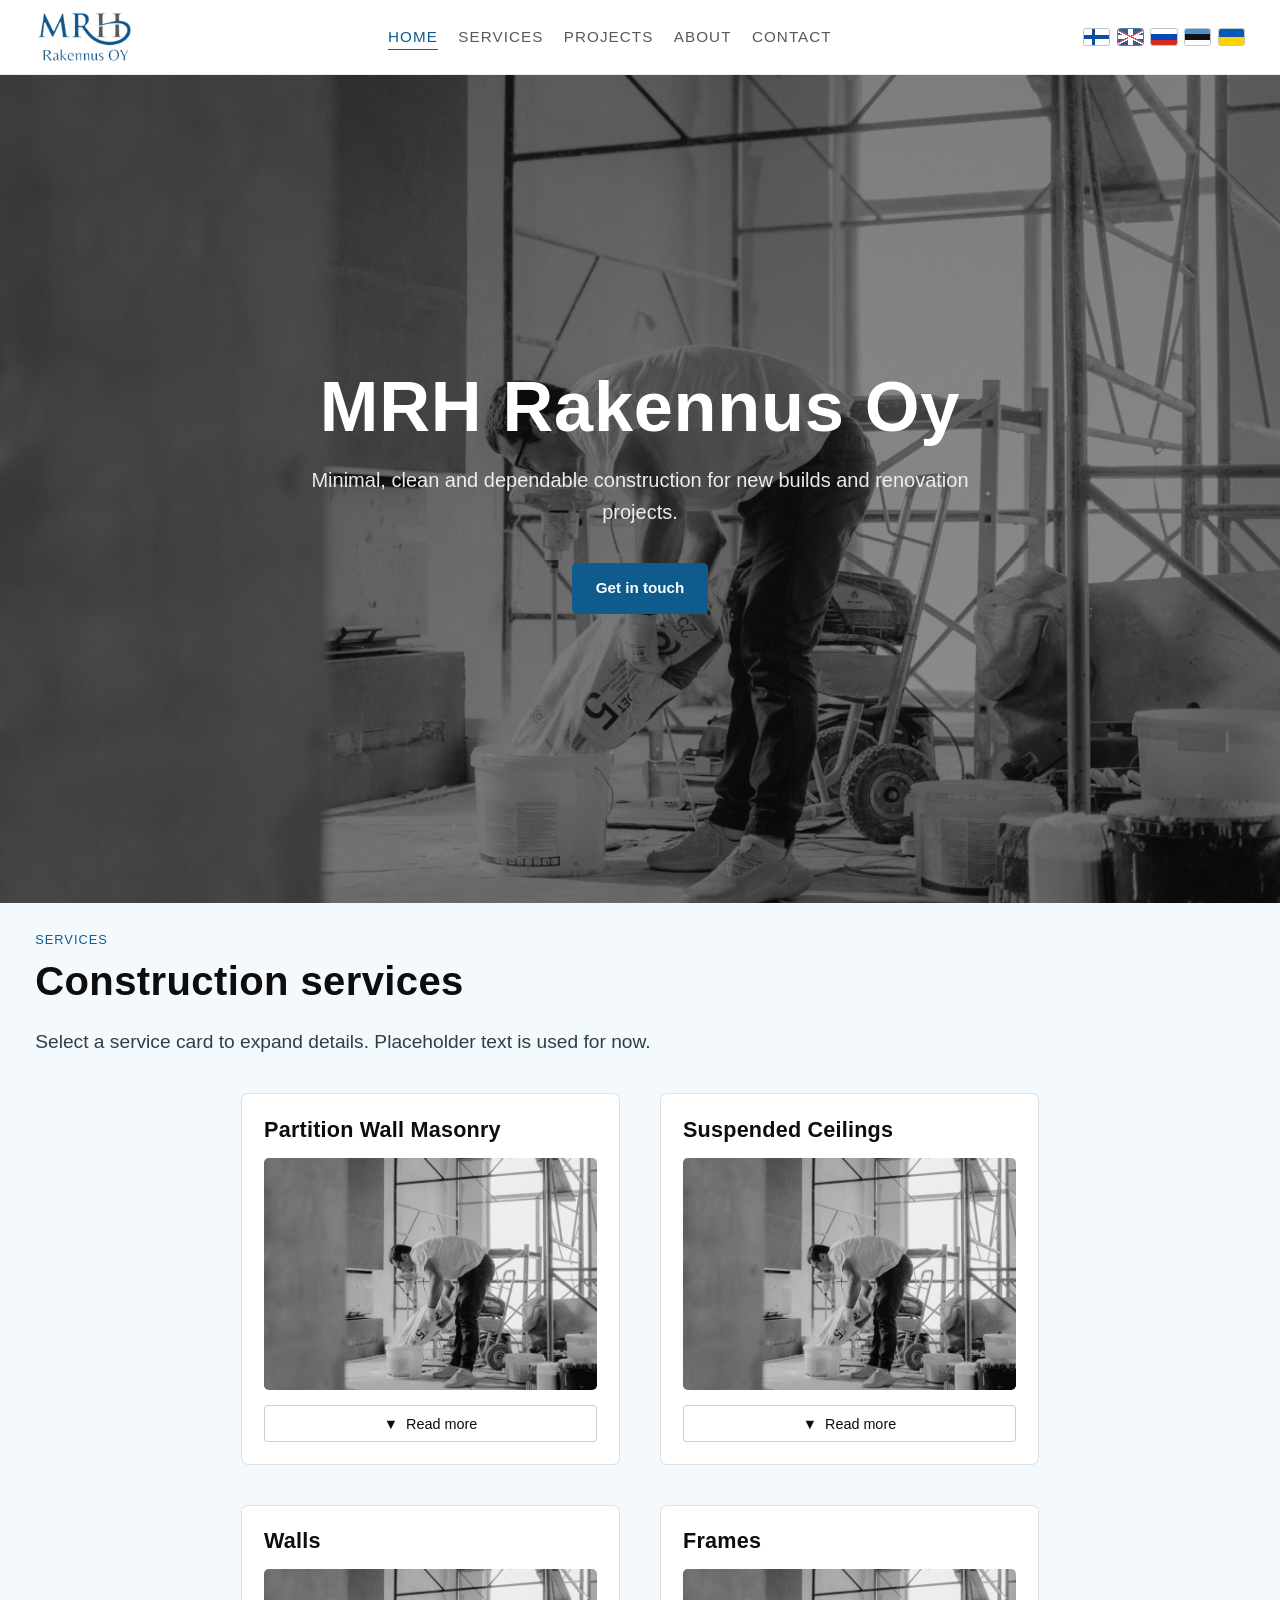
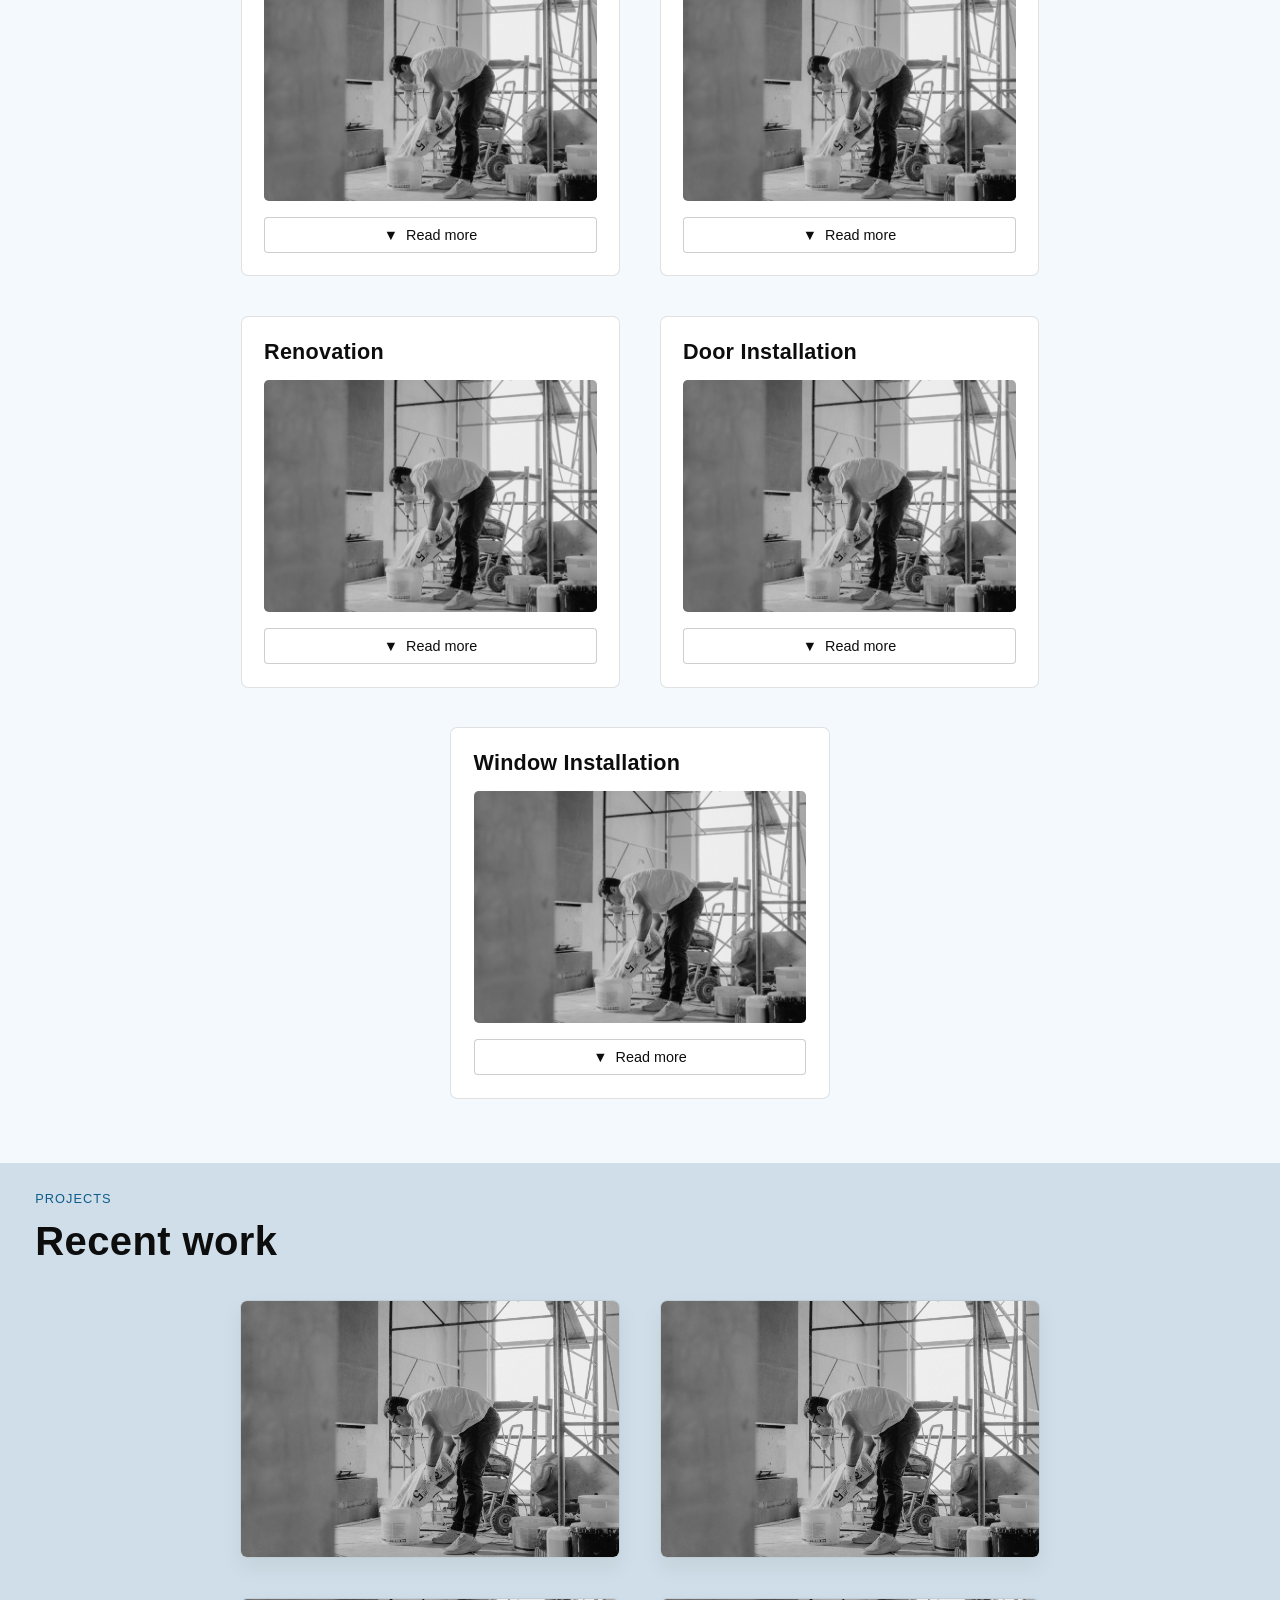
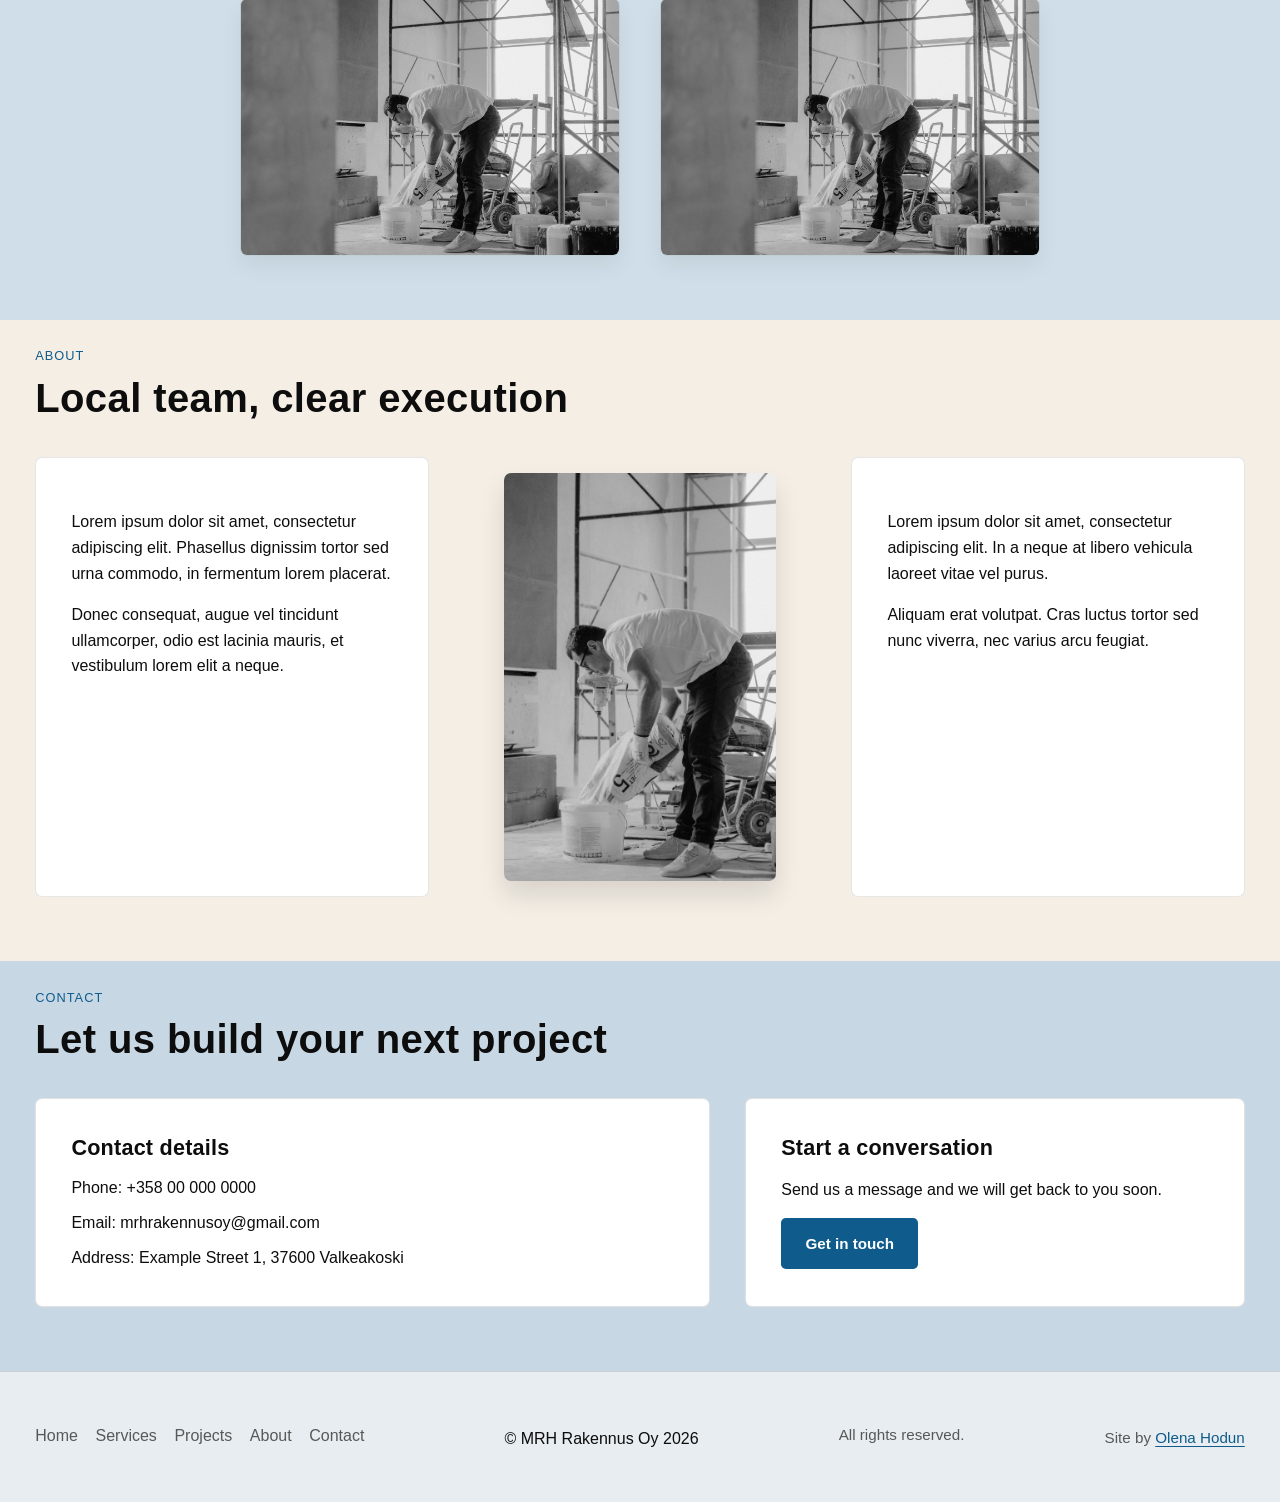
==== project-root/en/index.html @ 062cad27 "General structure of the website is completed. Minor things nust be fixed (amount of services in a r" ====
<!doctype html>
<html lang="en">
<head>
  <meta charset="UTF-8">
  <meta name="viewport" content="width=device-width, initial-scale=1.0">
  <meta name="description" content="MRH Rakennus Oy provides reliable and modern construction services.">
  <title>MRH Rakennus Oy | Construction Services</title>
  <link rel="icon" href="../../Assets/Icons/favicon.ico">
  <link rel="stylesheet" href="../../css.css">
</head>
<body>
  <a class="skip-link" href="#home">Skip to content</a>
  <header class="site-header" data-header>
    <div class="container header-inner">
      <a class="logo-link" href="#home" aria-label="MRH Rakennus Oy home">
        <img src="../../Assets/Icons/LOGO4 OK.png" alt="MRH Rakennus Oy logo">
      </a>
      <button class="nav-toggle" type="button" aria-label="Open menu" aria-controls="site-nav" aria-expanded="false" data-nav-toggle>
        <span></span>
      </button>
      <nav class="site-nav" id="site-nav" aria-label="Main navigation" data-nav>
        <ul class="nav-list">
          <li><a class="nav-link" href="#home">Home</a></li>
          <li><a class="nav-link" href="#services">Services</a></li>
          <li><a class="nav-link" href="#projects">Projects</a></li>
          <li><a class="nav-link" href="#about">About</a></li>
          <li><a class="nav-link" href="#contact">Contact</a></li>
        </ul>
      </nav>
      <nav class="lang-switch" aria-label="Language switcher">
        <a class="lang-link" href="../fi/" aria-label="Suomi">🇫🇮</a>
        <a class="lang-link" href="../en/" aria-label="English (UK)">🇬🇧</a>
        <a class="lang-link" href="../ru/" aria-label="Русский">🇷🇺</a>
        <a class="lang-link" href="../et/" aria-label="Eesti">🇪🇪</a>
        <a class="lang-link" href="../uk/" aria-label="Українська">🇺🇦</a>
      </nav>
    </div>
  </header>
  <main>
    <section id="home" class="hero">
      <div class="container hero-content" data-reveal>
        <h1>MRH Rakennus Oy</h1>
        <p>Minimal, clean and dependable construction for new builds and renovation projects.</p>
        <a class="btn btn-primary" href="#contact">Get in touch</a>
      </div>
    </section>
    <section id="services">
      <div class="container">
        <div class="section-head" data-reveal>
          <span class="section-kicker">Services</span>
          <h2>Construction services</h2>
          <p>Select a service card to expand details. Placeholder text is used for now.</p>
        </div>
        <div class="services-grid">
          <article class="service-card" data-service-card data-reveal><div class="service-head"><h3 class="service-title">partition wall masonry</h3><div class="service-thumb"><img src="../../Assets/Images/BackGround.jpg" alt="Partition wall masonry"></div><button class="service-toggle" type="button" aria-expanded="false" aria-controls="service-en-1" data-read-more="Read more" data-read-less="Read less"><span class="arrow" aria-hidden="true">▼</span><span data-toggle-label>Read more</span></button></div><div class="service-content" id="service-en-1" aria-hidden="true"><div class="service-content-inner"><p>Lorem ipsum dolor sit amet, consectetur adipiscing elit. Donec efficitur dui ut viverra pulvinar.</p></div></div></article>
          <article class="service-card" data-service-card data-reveal><div class="service-head"><h3 class="service-title">suspended ceilings</h3><div class="service-thumb"><img src="../../Assets/Images/BackGround.jpg" alt="Suspended ceilings"></div><button class="service-toggle" type="button" aria-expanded="false" aria-controls="service-en-2" data-read-more="Read more" data-read-less="Read less"><span class="arrow" aria-hidden="true">▼</span><span data-toggle-label>Read more</span></button></div><div class="service-content" id="service-en-2" aria-hidden="true"><div class="service-content-inner"><p>Lorem ipsum dolor sit amet, consectetur adipiscing elit. Integer sit amet volutpat quam.</p></div></div></article>
          <article class="service-card" data-service-card data-reveal><div class="service-head"><h3 class="service-title">walls</h3><div class="service-thumb"><img src="../../Assets/Images/BackGround.jpg" alt="Walls"></div><button class="service-toggle" type="button" aria-expanded="false" aria-controls="service-en-3" data-read-more="Read more" data-read-less="Read less"><span class="arrow" aria-hidden="true">▼</span><span data-toggle-label>Read more</span></button></div><div class="service-content" id="service-en-3" aria-hidden="true"><div class="service-content-inner"><p>Lorem ipsum dolor sit amet, consectetur adipiscing elit. Proin id eros ac ante facilisis suscipit.</p></div></div></article>
          <article class="service-card" data-service-card data-reveal><div class="service-head"><h3 class="service-title">frames</h3><div class="service-thumb"><img src="../../Assets/Images/BackGround.jpg" alt="Frames"></div><button class="service-toggle" type="button" aria-expanded="false" aria-controls="service-en-4" data-read-more="Read more" data-read-less="Read less"><span class="arrow" aria-hidden="true">▼</span><span data-toggle-label>Read more</span></button></div><div class="service-content" id="service-en-4" aria-hidden="true"><div class="service-content-inner"><p>Lorem ipsum dolor sit amet, consectetur adipiscing elit. Curabitur feugiat lectus sem, a commodo turpis elementum id.</p></div></div></article>
          <article class="service-card" data-service-card data-reveal><div class="service-head"><h3 class="service-title">renovation</h3><div class="service-thumb"><img src="../../Assets/Images/BackGround.jpg" alt="Renovation"></div><button class="service-toggle" type="button" aria-expanded="false" aria-controls="service-en-5" data-read-more="Read more" data-read-less="Read less"><span class="arrow" aria-hidden="true">▼</span><span data-toggle-label>Read more</span></button></div><div class="service-content" id="service-en-5" aria-hidden="true"><div class="service-content-inner"><p>Lorem ipsum dolor sit amet, consectetur adipiscing elit. Nulla facilisi. Sed in venenatis massa.</p></div></div></article>
          <article class="service-card" data-service-card data-reveal><div class="service-head"><h3 class="service-title">door installation</h3><div class="service-thumb"><img src="../../Assets/Images/BackGround.jpg" alt="Door installation"></div><button class="service-toggle" type="button" aria-expanded="false" aria-controls="service-en-6" data-read-more="Read more" data-read-less="Read less"><span class="arrow" aria-hidden="true">▼</span><span data-toggle-label>Read more</span></button></div><div class="service-content" id="service-en-6" aria-hidden="true"><div class="service-content-inner"><p>Lorem ipsum dolor sit amet, consectetur adipiscing elit. Suspendisse ut eleifend risus.</p></div></div></article>
          <article class="service-card" data-service-card data-reveal><div class="service-head"><h3 class="service-title">window installation</h3><div class="service-thumb"><img src="../../Assets/Images/BackGround.jpg" alt="Window installation"></div><button class="service-toggle" type="button" aria-expanded="false" aria-controls="service-en-7" data-read-more="Read more" data-read-less="Read less"><span class="arrow" aria-hidden="true">▼</span><span data-toggle-label>Read more</span></button></div><div class="service-content" id="service-en-7" aria-hidden="true"><div class="service-content-inner"><p>Lorem ipsum dolor sit amet, consectetur adipiscing elit. Morbi interdum lectus sed neque dictum condimentum.</p></div></div></article>
        </div>
      </div>
    </section>
    <section id="projects">
      <div class="container">
        <div class="section-head" data-reveal><span class="section-kicker">Projects</span><h2>Recent work</h2></div>
        <div class="projects-grid">
          <article class="project-card" data-reveal><img src="../../Assets/Images/BackGround.jpg" alt="Residential project"><div class="project-overlay">Lorem ipsum interior build for a housing unit.</div></article>
          <article class="project-card" data-reveal><img src="../../Assets/Images/BackGround.jpg" alt="Office project"><div class="project-overlay">Lorem ipsum office renovation and partition work.</div></article>
          <article class="project-card" data-reveal><img src="../../Assets/Images/BackGround.jpg" alt="Facade project"><div class="project-overlay">Lorem ipsum facade masonry detailing.</div></article>
          <article class="project-card" data-reveal><img src="../../Assets/Images/BackGround.jpg" alt="Interior project"><div class="project-overlay">Lorem ipsum interior wall and ceiling installation.</div></article>
        </div>
      </div>
    </section>
    <section id="about">
      <div class="container">
        <div class="section-head" data-reveal><span class="section-kicker">About</span><h2>Local team, clear execution</h2></div>
        <div class="about-grid" data-reveal>
          <article class="about-copy"><p>Lorem ipsum dolor sit amet, consectetur adipiscing elit. Phasellus dignissim tortor sed urna commodo, in fermentum lorem placerat.</p><p>Donec consequat, augue vel tincidunt ullamcorper, odio est lacinia mauris, et vestibulum lorem elit a neque.</p></article>
          <figure class="about-image"><img src="../../Assets/Images/BackGround.jpg" alt="Construction placeholder image"></figure>
          <article class="about-copy"><p>Lorem ipsum dolor sit amet, consectetur adipiscing elit. In a neque at libero vehicula laoreet vitae vel purus.</p><p>Aliquam erat volutpat. Cras luctus tortor sed nunc viverra, nec varius arcu feugiat.</p></article>
        </div>
      </div>
    </section>
    <section id="contact">
      <div class="container">
        <div class="section-head" data-reveal><span class="section-kicker">Contact</span><h2>Let us build your next project</h2></div>
        <div class="contact-grid">
          <article class="contact-card" data-reveal><h3>Contact details</h3><ul class="contact-list"><li>Phone: +358 00 000 0000</li><li>Email: mrhrakennusoy@gmail.com</li><li>Address: Example Street 1, 37600 Valkeakoski</li></ul></article>
          <aside class="contact-cta" data-reveal><h3>Start a conversation</h3><p>Send us a message and we will get back to you soon.</p><a class="btn btn-primary" href="mailto:mrhrakennusoy@gmail.com">Get in touch</a></aside>
        </div>
      </div>
    </section>
  </main>
  <footer class="site-footer">
    <div class="container footer-inner">
      <ul class="footer-nav"><li><a href="#home">Home</a></li><li><a href="#services">Services</a></li><li><a href="#projects">Projects</a></li><li><a href="#about">About</a></li><li><a href="#contact">Contact</a></li></ul>
      <p class="footer-copy">&copy; MRH Rakennus Oy <span data-year></span></p>
      <p class="footer-rights">All rights reserved.</p>
      <p class="footer-credit">Site by <a href="https://www.linkedin.com/in/olenahodun" target="_blank" rel="noopener noreferrer">Olena Hodun</a></p>
    </div>
  </footer>
  <script src="../../js/ui.js" defer></script>
  <script src="../../js/animations.js" defer></script>
  <script src="../../js/lang.js" defer></script>
</body>
</html>
---- css.css ----
﻿:root {
  --c-dark: #0D0D0D;
  --c-accent: #0F5C8C;
  --c-accent-2: #5888A6;
  --c-gray: #585859;
  --c-light: #F2F2F2;

  --container: 78rem;
  --radius: 0.45rem;
  --radius-sm: 0.3rem;
  --header-height: 4.65rem;
  --space-1: clamp(0.7rem, 1.2vw, 1rem);
  --space-2: clamp(1rem, 1.8vw, 1.4rem);
  --space-3: clamp(1.5rem, 2.8vw, 2.2rem);
  --space-4: clamp(2.2rem, 4vw, 3.2rem);
  --space-5: clamp(3rem, 5vw, 4.2rem);
}

* { box-sizing: border-box; }
html { scroll-behavior: smooth; }
body {
  margin: 0;
  font-family: "Avenir Next", "Manrope", "Segoe UI", sans-serif;
  color: var(--c-dark);
  background: #fff;
  line-height: 1.6;
}
img { display: block; width: 100%; height: auto; }
a { color: inherit; text-decoration: none; }

.container {
  width: min(100% - (var(--space-3) * 2), var(--container));
  margin-inline: auto;
}

.skip-link {
  position: absolute;
  left: -999px;
  top: 0;
  padding: 0.7rem 1rem;
  background: var(--c-dark);
  color: #fff;
  z-index: 999;
}
.skip-link:focus { left: 0.75rem; top: 0.75rem; }

.site-header {
  position: sticky;
  top: 0;
  z-index: 100;
  background: rgba(255,255,255,0.97);
  backdrop-filter: blur(10px);
  border-bottom: 1px solid rgba(13,13,13,.08);
  transition: box-shadow 260ms ease, background-color 260ms ease;
}
.site-header.is-scrolled { box-shadow: 0 12px 26px rgba(13,13,13,.1); }

.header-inner {
  min-height: var(--header-height);
  display: grid;
  grid-template-columns: auto 1fr auto;
  gap: var(--space-2);
  align-items: center;
}
.logo-link { display: inline-flex; align-items: center; }
.logo-link img {
  height: calc(var(--header-height) * 0.75);
  width: auto;
  object-fit: contain;
}
.site-nav { justify-self: center; }
.nav-list {
  margin: 0;
  padding: 0;
  list-style: none;
  display: flex;
  align-items: center;
  gap: clamp(.9rem,1.6vw,1.5rem);
}

.nav-link {
  font-size: .95rem;
  text-transform: uppercase;
  letter-spacing: .07em;
  color: var(--c-gray);
  padding-bottom: .2rem;
  border-bottom: 1px solid transparent;
  transition: color 240ms ease, border-color 240ms ease;
}
.nav-link:hover, .nav-link:focus-visible, .nav-link.is-active {
  color: var(--c-accent);
  border-bottom-color: var(--c-accent);
}

.lang-switch { display: flex; gap: .4rem; align-items: center; }
.lang-link {
  width: 1.7rem;
  height: 1.15rem;
  display: inline-flex;
  align-items: center;
  justify-content: center;
  border: 1px solid rgba(13, 13, 13, 0.25);
  border-radius: 0.2rem;
  background: rgba(255, 255, 255, 0.8);
  padding: 0;
  font-size: 0;
  line-height: 0;
  font-family: "Segoe UI Emoji", "Apple Color Emoji", "Noto Color Emoji", sans-serif;
  transition: transform 220ms ease, opacity 220ms ease, border-color 220ms ease;
}
.lang-link:hover, .lang-link:focus-visible { transform: translateY(-1px); border-color: var(--c-accent); }
.lang-link[aria-current="page"] { opacity: 0.75; border-color: var(--c-accent); }
.lang-link::before {
  display: inline-block;
  content: "";
  width: 100%;
  height: 100%;
  border-radius: 2px;
}
.lang-switch .lang-link:nth-child(1)::before {
  background:
    linear-gradient(90deg, transparent 30%, #0a4fa3 30% 43%, transparent 43%),
    linear-gradient(transparent 40%, #0a4fa3 40% 60%, transparent 60%),
    #ffffff;
}
.lang-switch .lang-link:nth-child(2)::before {
  background:
    linear-gradient(27deg, transparent 44%, #ffffff 44% 49%, #c8102e 49% 54%, transparent 54%),
    linear-gradient(-27deg, transparent 44%, #ffffff 44% 49%, #c8102e 49% 54%, transparent 54%),
    linear-gradient(transparent 40%, #ffffff 40% 60%, transparent 60%),
    linear-gradient(90deg, transparent 40%, #ffffff 40% 60%, transparent 60%),
    linear-gradient(transparent 44%, #c8102e 44% 56%, transparent 56%),
    linear-gradient(90deg, transparent 44%, #c8102e 44% 56%, transparent 56%),
    #012169;
}
.lang-switch .lang-link:nth-child(3)::before {
  background: linear-gradient(#ffffff 0 33%, #0b47ba 33% 66%, #d52b1e 66% 100%);
}
.lang-switch .lang-link:nth-child(4)::before {
  background: linear-gradient(#4891d9 0 33%, #111111 33% 66%, #ffffff 66% 100%);
}
.lang-switch .lang-link:nth-child(5)::before {
  background: linear-gradient(#005bbb 0 50%, #ffd500 50% 100%);
}

.nav-toggle {
  display: none;
  border: 1px solid rgba(13,13,13,.18);
  background: #fff;
  border-radius: var(--radius-sm);
  width: 2.7rem;
  height: 2.7rem;
  align-items: center;
  justify-content: center;
  cursor: pointer;
}
.nav-toggle span,.nav-toggle::before,.nav-toggle::after {
  content: "";
  display: block;
  width: 1.2rem;
  height: 2px;
  background: var(--c-dark);
  transition: transform 220ms ease, opacity 220ms ease;
}
.nav-toggle::before { transform: translateY(-5px); }
.nav-toggle::after { transform: translateY(3px); }
.nav-toggle[aria-expanded="true"] span { opacity: 0; }
.nav-toggle[aria-expanded="true"]::before { transform: rotate(45deg) translateY(1px); }
.nav-toggle[aria-expanded="true"]::after { transform: rotate(-45deg) translateY(-1px); }

main section {
  scroll-margin-top: 0;
  padding-top: var(--space-2);
  padding-bottom: var(--space-5);
}
#home { padding-block: 0; }
#services { background: #f4f9fd; }
#projects { background: #cfdee8; }
#about { background: #f4eee5; }
#contact { background: #c7d8e4; }

.section-head { max-width: 48rem; margin-bottom: var(--space-3); }
.section-head p {
  font-size: clamp(1.03rem, 1.5vw, 1.2rem);
  line-height: 1.75;
  color: #2d3e49;
}
.section-kicker {
  display: inline-block;
  margin-bottom: .45rem;
  text-transform: uppercase;
  letter-spacing: .08em;
  font-size: .8rem;
  color: var(--c-accent);
}
h1,h2,h3 { margin: 0 0 .9rem; line-height: 1.2; font-weight: 600; letter-spacing: .01em; }
h1 { font-size: clamp(2.1rem, 5.5vw, 4.4rem); }
h2 { font-size: clamp(1.6rem, 3.3vw, 2.5rem); }
h3 { font-size: clamp(1.12rem, 2vw, 1.35rem); }

.hero {
  min-height: min(92svh, 64rem);
  padding-top: calc(var(--header-height) + var(--space-4));
  color: #fff;
  background: linear-gradient(rgba(13,13,13,.5), rgba(13,13,13,.42)), url("Assets/Images/BackGround.jpg") center/cover no-repeat;
  display: grid;
  place-items: center;
}
.hero-content { max-width: 54rem; text-align: center; }
.hero-content p {
  margin: 0 auto var(--space-3);
  max-width: 42rem;
  font-size: clamp(1.02rem, 2vw, 1.25rem);
  color: rgba(242,242,242,.96);
}

.btn {
  display: inline-flex;
  align-items: center;
  justify-content: center;
  border-radius: .3rem;
  border: 1px solid transparent;
  padding: .78rem 1.45rem;
  font-weight: 600;
  font-size: .95rem;
  transition: transform 260ms ease, box-shadow 260ms ease, background-color 260ms ease, border-color 260ms ease;
}
.btn-primary { background-color: var(--c-accent); color: #fff; }
.btn-primary:hover,.btn-primary:focus-visible {
  background-color: var(--c-accent-2);
  transform: translateY(-2px);
  box-shadow: 0 14px 24px rgba(13,13,13,.2);
}
.hero .btn-primary {
  transition: none;
}
.hero .btn-primary:hover,
.hero .btn-primary:focus-visible,
.hero .btn-primary:active {
  background-color: var(--c-accent);
  transform: none;
  box-shadow: none;
}
.btn:active,
.service-toggle:active,
.lang-link:active,
.nav-link:active {
  transform: translateY(1px);
}

.about-grid { display: grid; gap: var(--space-3); align-items: stretch; }
.about-copy {
  padding: var(--space-3);
  border: 1px solid rgba(13,13,13,.1);
  border-radius: var(--radius);
  background: #fff;
}
.about-copy p:last-child { margin-bottom: 0; }
.about-image {
  border-radius: var(--radius);
  overflow: hidden;
  box-shadow: 0 14px 26px rgba(13,13,13,.12);
}
.about-image img { aspect-ratio: 4 / 6; object-fit: cover; min-height: 25rem; }

.services-grid {
  display: flex;
  flex-wrap: wrap;
  gap: calc(var(--space-3) + 0.25rem);
  margin-top: var(--space-2);
  justify-content: center;
}
.service-card {
  flex: 1 1 16.5rem;
  max-width: 22rem;
  border: 1px solid rgba(13,13,13,.12);
  border-radius: var(--radius);
  background: #fff;
  overflow: hidden;
  transition: border-color 240ms ease, box-shadow 240ms ease;
}
.service-card.is-open {
  border-color: rgba(15,92,140,.46);
  box-shadow: 0 12px 24px rgba(13,13,13,.08);
}
.service-head {
  padding: var(--space-2);
  display: grid;
  gap: var(--space-1);
  justify-items: stretch;
}
.service-title {
  margin: 0;
  text-transform: capitalize;
  text-align: left;
}
.service-thumb {
  border-radius: var(--radius-sm);
  overflow: hidden;
}
.service-thumb img {
  aspect-ratio: 16 / 10;
  object-fit: cover;
  min-height: 14.5rem;
  transition: transform 300ms ease;
}
.service-card.is-open .service-thumb img { transform: translateY(-8px) scale(1.01); }
.service-toggle {
  width: 100%;
  border: 1px solid rgba(13,13,13,.2);
  border-radius: .25rem;
  background: #fff;
  color: var(--c-dark);
  padding: .58rem .8rem;
  font-size: .9rem;
  display: inline-flex;
  gap: .5rem;
  align-items: center;
  justify-content: center;
  cursor: pointer;
  transition: border-color 220ms ease, color 220ms ease, background-color 220ms ease;
}
.service-toggle:hover,.service-toggle:focus-visible,.service-card.is-open .service-toggle {
  border-color: var(--c-accent);
  color: var(--c-accent);
  background-color: #f7fbfe;
}
.service-toggle .arrow { transition: transform 220ms ease; }
.service-card.is-open .service-toggle .arrow { transform: rotate(180deg); }
.service-content {
  max-height: 0;
  overflow: hidden;
  transition: max-height 420ms ease;
}
.service-content-inner {
  padding: 0 var(--space-2) var(--space-2);
  color: var(--c-gray);
}

.projects-grid {
  display: flex;
  flex-wrap: wrap;
  justify-content: center;
  gap: calc(var(--space-3) + 0.3rem);
  margin-top: var(--space-2);
}
.project-card {
  flex: 1 1 18rem;
  max-width: 24rem;
  position: relative;
  border-radius: var(--radius);
  overflow: hidden;
  border: 1px solid rgba(13,13,13,.08);
  box-shadow: 0 10px 22px rgba(13,13,13,.06);
  transition: transform 240ms ease, box-shadow 240ms ease, border-color 240ms ease;
}
.project-card img { aspect-ratio: 16 / 10; min-height: 16rem; object-fit: cover; }
.project-overlay {
  position: absolute;
  inset: auto 0 0;
  padding: .9rem 1rem;
  background: linear-gradient(180deg, rgba(13,13,13,0) 0%, rgba(13,13,13,.66) 100%);
  color: #fff;
  opacity: 0;
  transform: translateY(8px);
  transition: opacity 220ms ease, transform 220ms ease;
}
.project-card:hover,.project-card:focus-within {
  transform: translateY(-4px);
  box-shadow: 0 16px 30px rgba(13,13,13,.12);
  border-color: rgba(15,92,140,.36);
}
.project-card:hover .project-overlay,.project-card:focus-within .project-overlay {
  opacity: 1;
  transform: translateY(0);
}

.contact-grid { display: grid; gap: var(--space-3); grid-template-columns: 1fr; }
.contact-card,.contact-cta {
  border: 1px solid rgba(13,13,13,.12);
  border-radius: var(--radius);
  padding: var(--space-3);
  background: #fff;
}
.contact-list { list-style: none; padding: 0; margin: 0; }
.contact-list li + li { margin-top: .6rem; }

.site-footer {
  border-top: 1px solid rgba(13,13,13,.12);
  padding: var(--space-4) 0;
  background: #e7edf1;
}
.footer-inner {
  display: flex;
  flex-wrap: wrap;
  justify-content: space-between;
  gap: var(--space-3);
}
.footer-left {
  display: flex;
  flex-direction: column;
  gap: 0.7rem;
}
.footer-logo img {
  height: 2.6rem;
  width: auto;
}
.footer-nav {
  list-style: none;
  margin: 0;
  padding: 0;
  display: flex;
  flex-wrap: wrap;
  gap: .7rem 1.1rem;
}
.footer-nav a { color: var(--c-gray); transition: color 220ms ease; }
.footer-nav a:hover,.footer-nav a:focus-visible { color: var(--c-accent); }
.footer-credit {
  margin: 0.2rem 0 0;
  font-size: 0.95rem;
  color: var(--c-gray);
}
.footer-copy {
  margin: 0.15rem 0 0;
}
.footer-rights {
  margin: 0;
  color: var(--c-gray);
  font-size: 0.95rem;
}
.footer-credit a {
  color: var(--c-accent);
  text-decoration: underline;
  text-underline-offset: 0.16rem;
  transition: color 220ms ease;
}
.footer-credit a:hover,
.footer-credit a:focus-visible {
  color: var(--c-accent-2);
}

.reveal {
  opacity: 0;
  transform: translateY(18px);
  transition: opacity 560ms ease, transform 560ms ease;
}
.reveal.is-visible { opacity: 1; transform: translateY(0); }

@media (min-width: 768px) {
  .about-grid { grid-template-columns: 1fr minmax(17rem, 22rem) 1fr; }
  .contact-grid { grid-template-columns: 1.35fr 1fr; }
}

@media (min-width: 1024px) {
  .service-card {
    flex: 0 1 calc((100% - (var(--space-3) * 2)) / 3);
    max-width: none;
  }
  .project-card {
    flex: 0 1 calc((100% - (var(--space-3) * 2)) / 3);
    max-width: none;
  }
}

@media (max-width: 1023px) {
  .header-inner { grid-template-columns: auto 1fr auto auto; }
  .site-nav {
    position: absolute;
    left: 0;
    right: 0;
    top: calc(100% + 1px);
    background: rgba(255,255,255,.99);
    border-bottom: 1px solid rgba(13,13,13,.1);
    max-height: 0;
    overflow: hidden;
    transition: max-height 280ms ease;
  }
  .site-nav.is-open { max-height: 24rem; }
  .nav-list { flex-direction: column; align-items: flex-start; padding: 1rem; }
  .nav-toggle { display: inline-flex; order: 3; }
}

@media (max-width: 767px) {
  :root { --header-height: 4.1rem; }
  .container { width: min(100% - (var(--space-2) * 2), var(--container)); }
  .service-card { flex: 1 1 100%; max-width: 100%; }
  .service-thumb img { min-height: 13rem; }
  .project-card img { min-height: 14rem; }
  .about-image img { min-height: 19rem; }
  .lang-switch { gap: .23rem; }
  .lang-link {
    font-size: .9rem;
  }
  .footer-logo img {
    height: 2.2rem;
  }
}

@media (prefers-reduced-motion: reduce) {
  *,*::before,*::after {
    animation-duration: .01ms !important;
    animation-iteration-count: 1 !important;
    transition-duration: .01ms !important;
  }
  .reveal { opacity: 1; transform: none; }
}
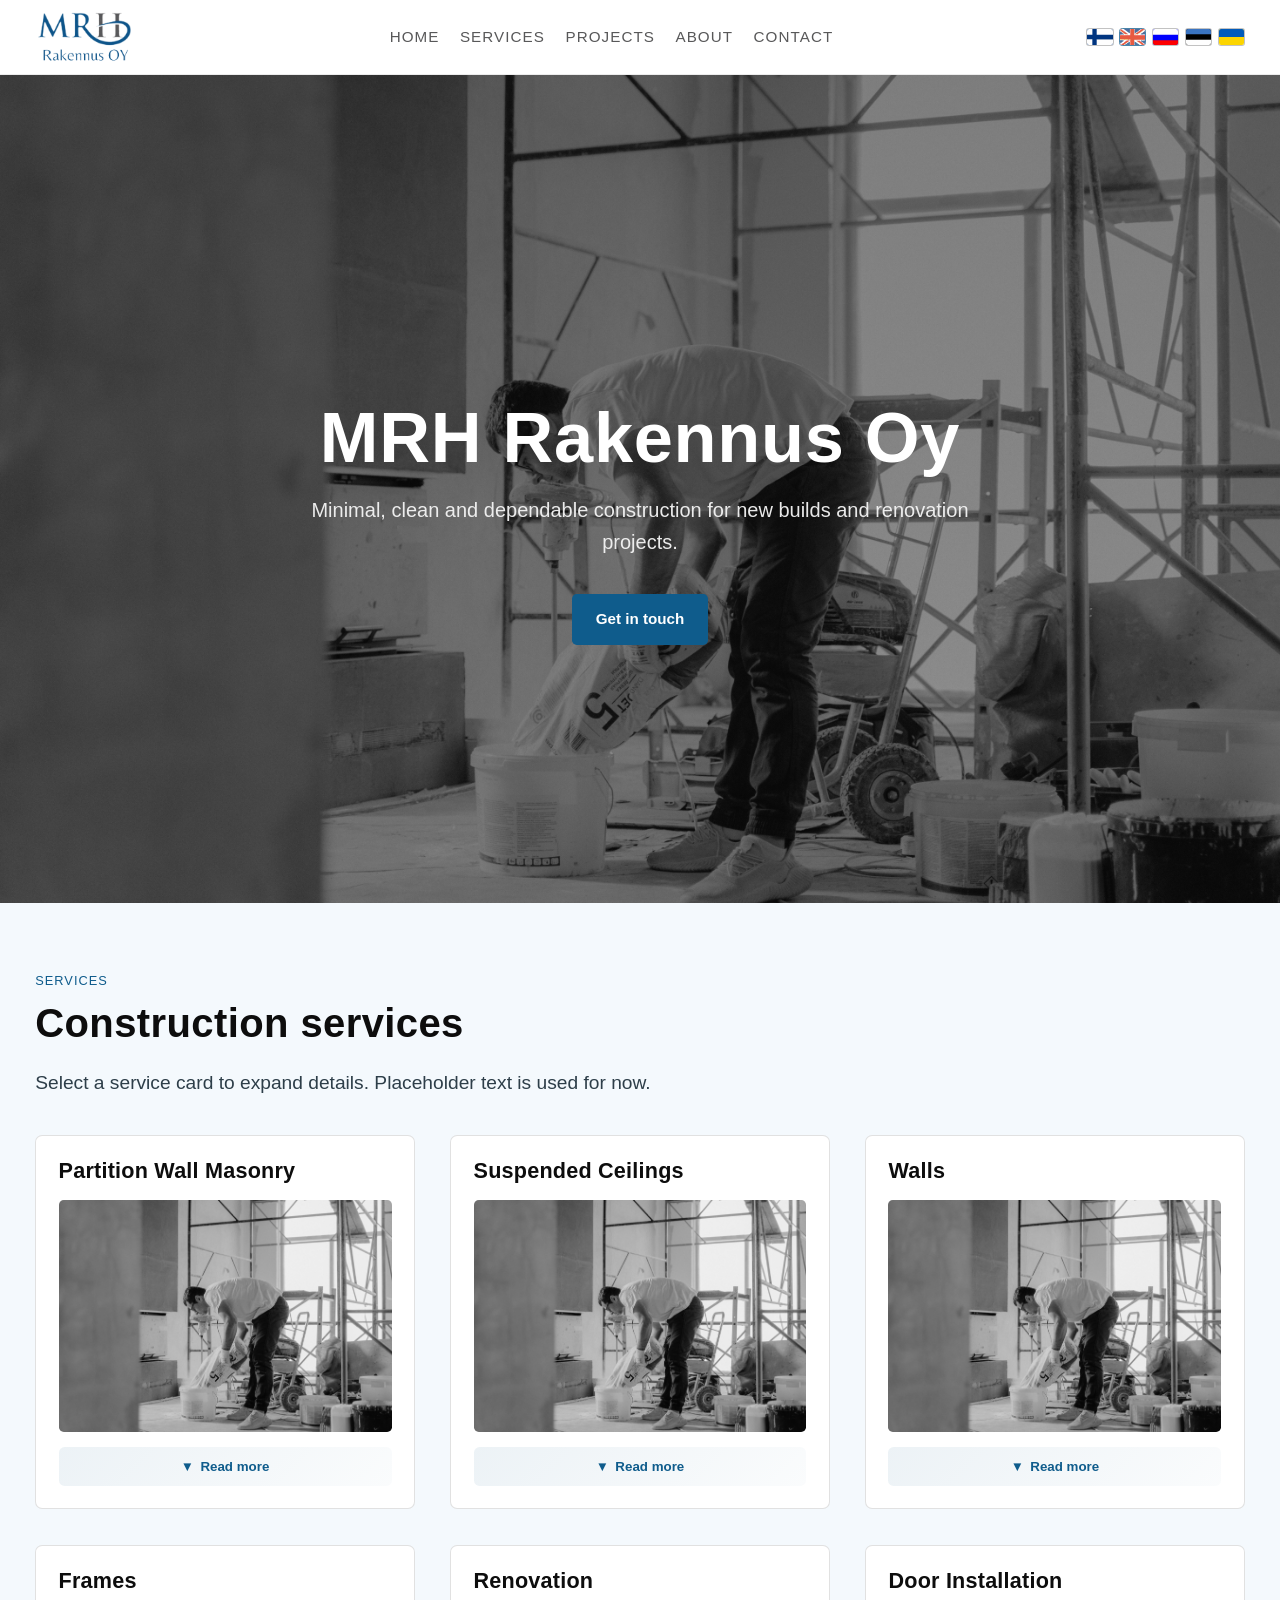
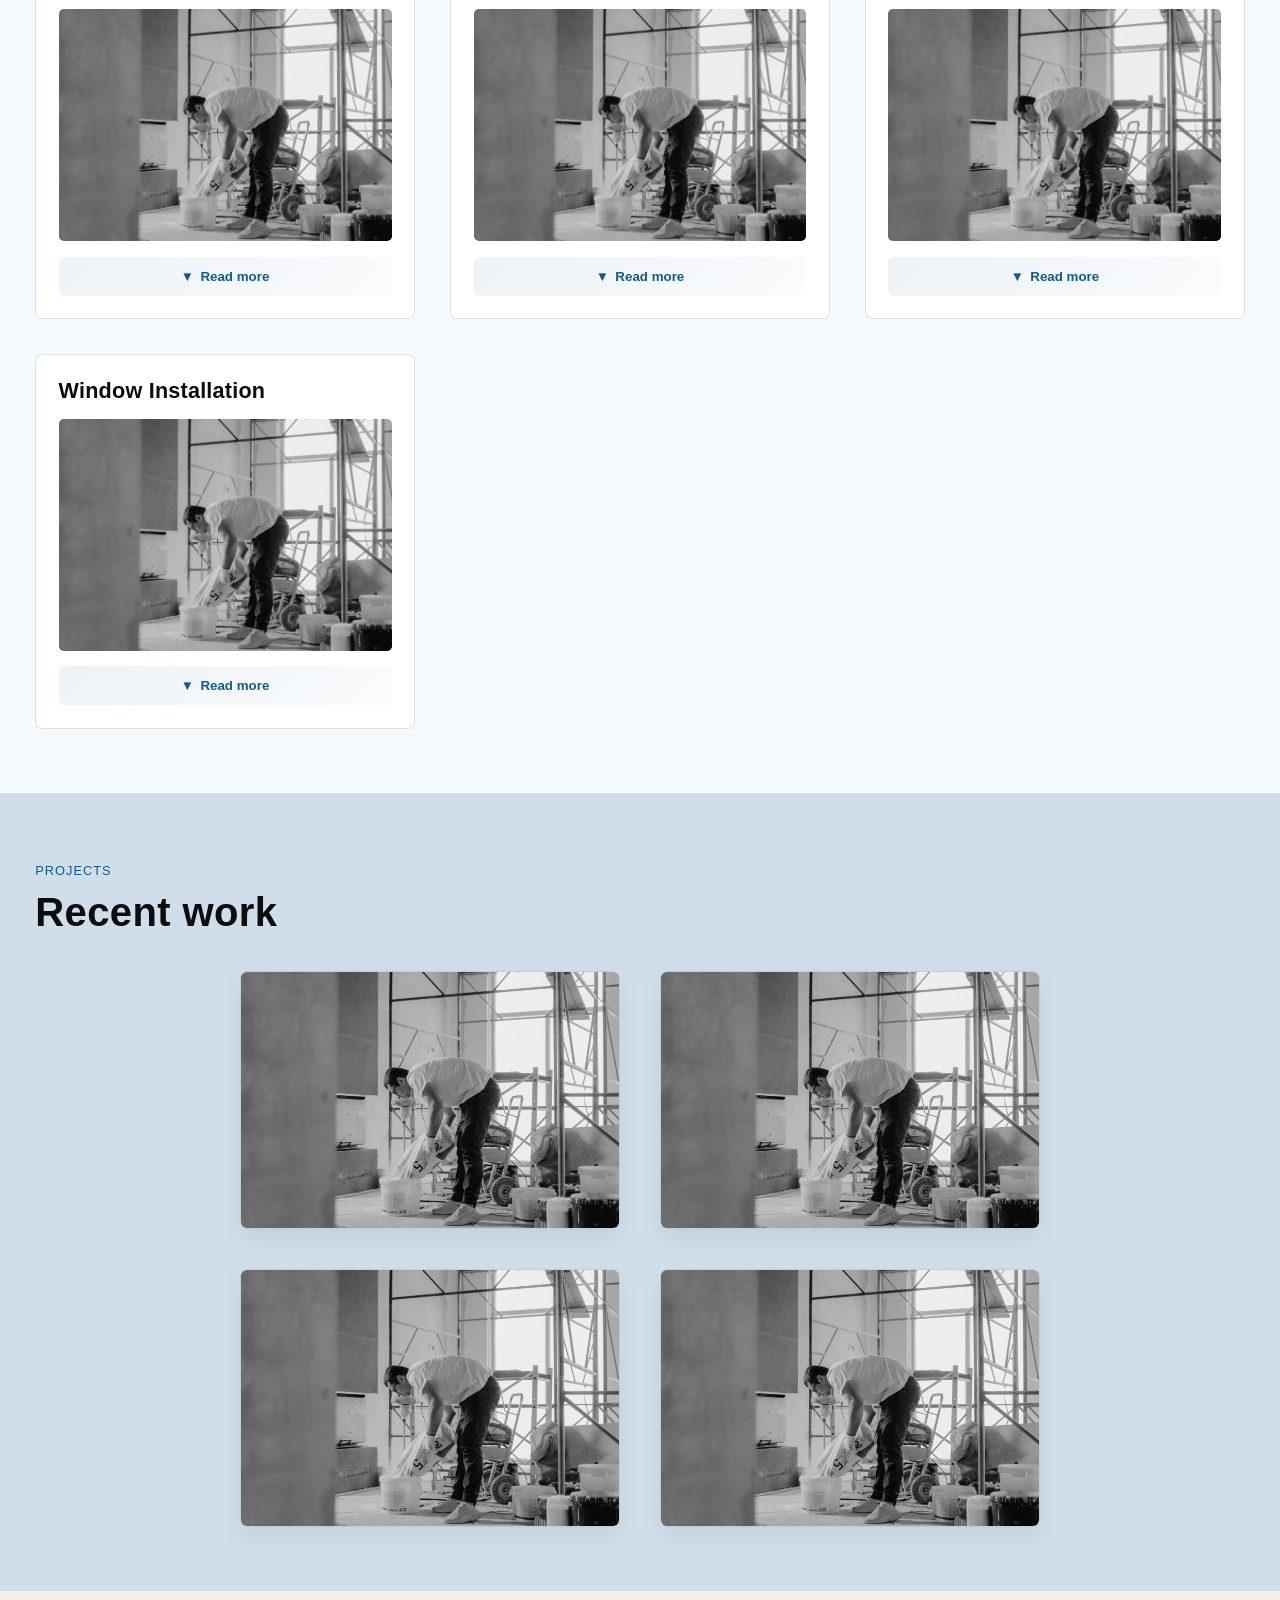
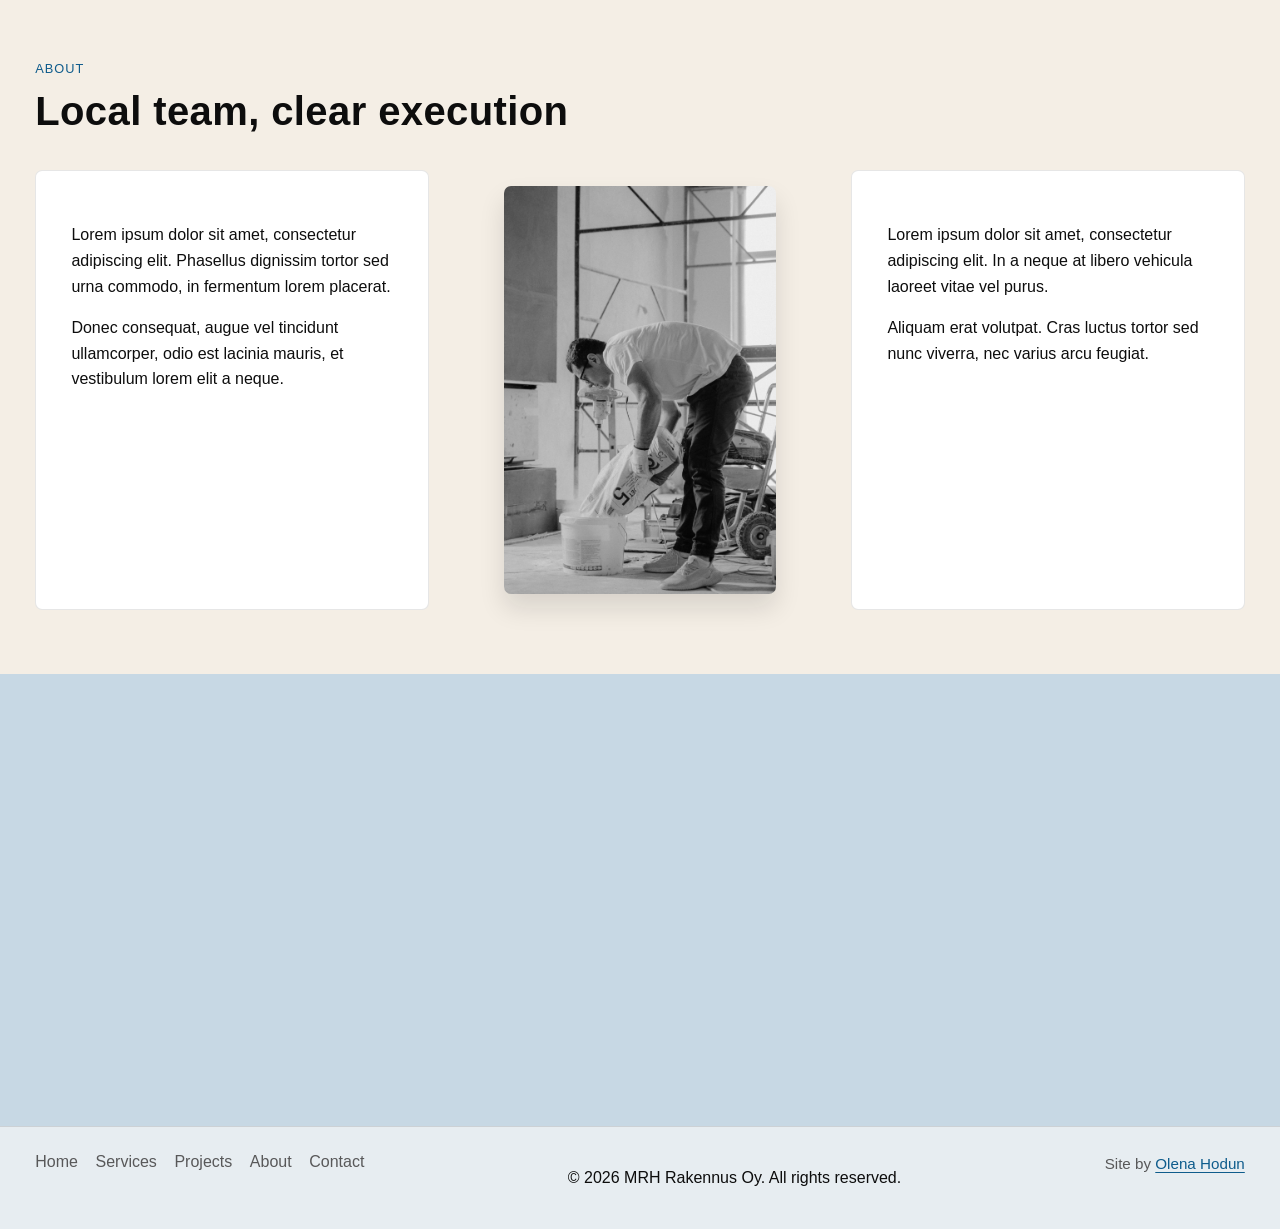
==== commit 7d96be30: "Language buttons were changed from css built to svg images for easier work flow. Bags with section p" ====
--- a/project-root/en/index.html
+++ b/project-root/en/index.html
@@ -15,9 +15,7 @@
       <a class="logo-link" href="#home" aria-label="MRH Rakennus Oy home">
         <img src="../../Assets/Icons/LOGO4 OK.png" alt="MRH Rakennus Oy logo">
       </a>
-      <button class="nav-toggle" type="button" aria-label="Open menu" aria-controls="site-nav" aria-expanded="false" data-nav-toggle>
-        <span></span>
-      </button>
+      <button class="burger" type="button" aria-label="Open menu" aria-controls="site-nav" aria-expanded="false" data-burger><span></span><span></span><span></span></button>
       <nav class="site-nav" id="site-nav" aria-label="Main navigation" data-nav>
         <ul class="nav-list">
           <li><a class="nav-link" href="#home">Home</a></li>
@@ -27,13 +25,7 @@
           <li><a class="nav-link" href="#contact">Contact</a></li>
         </ul>
       </nav>
-      <nav class="lang-switch" aria-label="Language switcher">
-        <a class="lang-link" href="../fi/" aria-label="Suomi">🇫🇮</a>
-        <a class="lang-link" href="../en/" aria-label="English (UK)">🇬🇧</a>
-        <a class="lang-link" href="../ru/" aria-label="Русский">🇷🇺</a>
-        <a class="lang-link" href="../et/" aria-label="Eesti">🇪🇪</a>
-        <a class="lang-link" href="../uk/" aria-label="Українська">🇺🇦</a>
-      </nav>
+      <nav class="lang-switch" aria-label="Language switcher"><a class="lang-link" href="../fi/" aria-label="Suomi"><img src="../../Assets/Images/flags/fiflag.svg" alt=""></a><a class="lang-link" href="../en/" aria-label="English (UK)" aria-current="page"><img src="../../Assets/Images/flags/enflag.svg" alt=""></a><a class="lang-link" href="../ru/" aria-label="Русский"><img src="../../Assets/Images/flags/ruflag.svg" alt=""></a><a class="lang-link" href="../et/" aria-label="Eesti"><img src="../../Assets/Images/flags/etflag.svg" alt=""></a><a class="lang-link" href="../uk/" aria-label="Українська"><img src="../../Assets/Images/flags/ukflag.svg" alt=""></a></nav>
     </div>
   </header>
   <main>
@@ -52,13 +44,13 @@
           <p>Select a service card to expand details. Placeholder text is used for now.</p>
         </div>
         <div class="services-grid">
-          <article class="service-card" data-service-card data-reveal><div class="service-head"><h3 class="service-title">partition wall masonry</h3><div class="service-thumb"><img src="../../Assets/Images/BackGround.jpg" alt="Partition wall masonry"></div><button class="service-toggle" type="button" aria-expanded="false" aria-controls="service-en-1" data-read-more="Read more" data-read-less="Read less"><span class="arrow" aria-hidden="true">▼</span><span data-toggle-label>Read more</span></button></div><div class="service-content" id="service-en-1" aria-hidden="true"><div class="service-content-inner"><p>Lorem ipsum dolor sit amet, consectetur adipiscing elit. Donec efficitur dui ut viverra pulvinar.</p></div></div></article>
-          <article class="service-card" data-service-card data-reveal><div class="service-head"><h3 class="service-title">suspended ceilings</h3><div class="service-thumb"><img src="../../Assets/Images/BackGround.jpg" alt="Suspended ceilings"></div><button class="service-toggle" type="button" aria-expanded="false" aria-controls="service-en-2" data-read-more="Read more" data-read-less="Read less"><span class="arrow" aria-hidden="true">▼</span><span data-toggle-label>Read more</span></button></div><div class="service-content" id="service-en-2" aria-hidden="true"><div class="service-content-inner"><p>Lorem ipsum dolor sit amet, consectetur adipiscing elit. Integer sit amet volutpat quam.</p></div></div></article>
-          <article class="service-card" data-service-card data-reveal><div class="service-head"><h3 class="service-title">walls</h3><div class="service-thumb"><img src="../../Assets/Images/BackGround.jpg" alt="Walls"></div><button class="service-toggle" type="button" aria-expanded="false" aria-controls="service-en-3" data-read-more="Read more" data-read-less="Read less"><span class="arrow" aria-hidden="true">▼</span><span data-toggle-label>Read more</span></button></div><div class="service-content" id="service-en-3" aria-hidden="true"><div class="service-content-inner"><p>Lorem ipsum dolor sit amet, consectetur adipiscing elit. Proin id eros ac ante facilisis suscipit.</p></div></div></article>
-          <article class="service-card" data-service-card data-reveal><div class="service-head"><h3 class="service-title">frames</h3><div class="service-thumb"><img src="../../Assets/Images/BackGround.jpg" alt="Frames"></div><button class="service-toggle" type="button" aria-expanded="false" aria-controls="service-en-4" data-read-more="Read more" data-read-less="Read less"><span class="arrow" aria-hidden="true">▼</span><span data-toggle-label>Read more</span></button></div><div class="service-content" id="service-en-4" aria-hidden="true"><div class="service-content-inner"><p>Lorem ipsum dolor sit amet, consectetur adipiscing elit. Curabitur feugiat lectus sem, a commodo turpis elementum id.</p></div></div></article>
-          <article class="service-card" data-service-card data-reveal><div class="service-head"><h3 class="service-title">renovation</h3><div class="service-thumb"><img src="../../Assets/Images/BackGround.jpg" alt="Renovation"></div><button class="service-toggle" type="button" aria-expanded="false" aria-controls="service-en-5" data-read-more="Read more" data-read-less="Read less"><span class="arrow" aria-hidden="true">▼</span><span data-toggle-label>Read more</span></button></div><div class="service-content" id="service-en-5" aria-hidden="true"><div class="service-content-inner"><p>Lorem ipsum dolor sit amet, consectetur adipiscing elit. Nulla facilisi. Sed in venenatis massa.</p></div></div></article>
-          <article class="service-card" data-service-card data-reveal><div class="service-head"><h3 class="service-title">door installation</h3><div class="service-thumb"><img src="../../Assets/Images/BackGround.jpg" alt="Door installation"></div><button class="service-toggle" type="button" aria-expanded="false" aria-controls="service-en-6" data-read-more="Read more" data-read-less="Read less"><span class="arrow" aria-hidden="true">▼</span><span data-toggle-label>Read more</span></button></div><div class="service-content" id="service-en-6" aria-hidden="true"><div class="service-content-inner"><p>Lorem ipsum dolor sit amet, consectetur adipiscing elit. Suspendisse ut eleifend risus.</p></div></div></article>
-          <article class="service-card" data-service-card data-reveal><div class="service-head"><h3 class="service-title">window installation</h3><div class="service-thumb"><img src="../../Assets/Images/BackGround.jpg" alt="Window installation"></div><button class="service-toggle" type="button" aria-expanded="false" aria-controls="service-en-7" data-read-more="Read more" data-read-less="Read less"><span class="arrow" aria-hidden="true">▼</span><span data-toggle-label>Read more</span></button></div><div class="service-content" id="service-en-7" aria-hidden="true"><div class="service-content-inner"><p>Lorem ipsum dolor sit amet, consectetur adipiscing elit. Morbi interdum lectus sed neque dictum condimentum.</p></div></div></article>
+          <article class="service-card" data-service-card data-reveal><div class="service-head"><h3 class="service-title">partition wall masonry</h3><div class="service-thumb"><img src="../../Assets/Images/BackGround.jpg" alt="Partition wall masonry"></div><button class="service-toggle" type="button" aria-expanded="false" aria-controls="service-en-1"><span class="arrow" aria-hidden="true">▼</span><span data-toggle-label>Read more</span></button></div><div class="service-content" id="service-en-1" aria-hidden="true"><div class="service-content-inner"><p>Lorem ipsum dolor sit amet, consectetur adipiscing elit. Donec efficitur dui ut viverra pulvinar.</p></div></div></article>
+          <article class="service-card" data-service-card data-reveal><div class="service-head"><h3 class="service-title">suspended ceilings</h3><div class="service-thumb"><img src="../../Assets/Images/BackGround.jpg" alt="Suspended ceilings"></div><button class="service-toggle" type="button" aria-expanded="false" aria-controls="service-en-2"><span class="arrow" aria-hidden="true">▼</span><span data-toggle-label>Read more</span></button></div><div class="service-content" id="service-en-2" aria-hidden="true"><div class="service-content-inner"><p>Lorem ipsum dolor sit amet, consectetur adipiscing elit. Integer sit amet volutpat quam.</p></div></div></article>
+          <article class="service-card" data-service-card data-reveal><div class="service-head"><h3 class="service-title">walls</h3><div class="service-thumb"><img src="../../Assets/Images/BackGround.jpg" alt="Walls"></div><button class="service-toggle" type="button" aria-expanded="false" aria-controls="service-en-3"><span class="arrow" aria-hidden="true">▼</span><span data-toggle-label>Read more</span></button></div><div class="service-content" id="service-en-3" aria-hidden="true"><div class="service-content-inner"><p>Lorem ipsum dolor sit amet, consectetur adipiscing elit. Proin id eros ac ante facilisis suscipit.</p></div></div></article>
+          <article class="service-card" data-service-card data-reveal><div class="service-head"><h3 class="service-title">frames</h3><div class="service-thumb"><img src="../../Assets/Images/BackGround.jpg" alt="Frames"></div><button class="service-toggle" type="button" aria-expanded="false" aria-controls="service-en-4"><span class="arrow" aria-hidden="true">▼</span><span data-toggle-label>Read more</span></button></div><div class="service-content" id="service-en-4" aria-hidden="true"><div class="service-content-inner"><p>Lorem ipsum dolor sit amet, consectetur adipiscing elit. Curabitur feugiat lectus sem, a commodo turpis elementum id.</p></div></div></article>
+          <article class="service-card" data-service-card data-reveal><div class="service-head"><h3 class="service-title">renovation</h3><div class="service-thumb"><img src="../../Assets/Images/BackGround.jpg" alt="Renovation"></div><button class="service-toggle" type="button" aria-expanded="false" aria-controls="service-en-5"><span class="arrow" aria-hidden="true">▼</span><span data-toggle-label>Read more</span></button></div><div class="service-content" id="service-en-5" aria-hidden="true"><div class="service-content-inner"><p>Lorem ipsum dolor sit amet, consectetur adipiscing elit. Nulla facilisi. Sed in venenatis massa.</p></div></div></article>
+          <article class="service-card" data-service-card data-reveal><div class="service-head"><h3 class="service-title">door installation</h3><div class="service-thumb"><img src="../../Assets/Images/BackGround.jpg" alt="Door installation"></div><button class="service-toggle" type="button" aria-expanded="false" aria-controls="service-en-6"><span class="arrow" aria-hidden="true">▼</span><span data-toggle-label>Read more</span></button></div><div class="service-content" id="service-en-6" aria-hidden="true"><div class="service-content-inner"><p>Lorem ipsum dolor sit amet, consectetur adipiscing elit. Suspendisse ut eleifend risus.</p></div></div></article>
+          <article class="service-card" data-service-card data-reveal><div class="service-head"><h3 class="service-title">window installation</h3><div class="service-thumb"><img src="../../Assets/Images/BackGround.jpg" alt="Window installation"></div><button class="service-toggle" type="button" aria-expanded="false" aria-controls="service-en-7"><span class="arrow" aria-hidden="true">▼</span><span data-toggle-label>Read more</span></button></div><div class="service-content" id="service-en-7" aria-hidden="true"><div class="service-content-inner"><p>Lorem ipsum dolor sit amet, consectetur adipiscing elit. Morbi interdum lectus sed neque dictum condimentum.</p></div></div></article>
         </div>
       </div>
     </section>
@@ -96,8 +88,7 @@
   <footer class="site-footer">
     <div class="container footer-inner">
       <ul class="footer-nav"><li><a href="#home">Home</a></li><li><a href="#services">Services</a></li><li><a href="#projects">Projects</a></li><li><a href="#about">About</a></li><li><a href="#contact">Contact</a></li></ul>
-      <p class="footer-copy">&copy; MRH Rakennus Oy <span data-year></span></p>
-      <p class="footer-rights">All rights reserved.</p>
+      <p>&copy; <span data-year></span> MRH Rakennus Oy. All rights reserved.</p>
       <p class="footer-credit">Site by <a href="https://www.linkedin.com/in/olenahodun" target="_blank" rel="noopener noreferrer">Olena Hodun</a></p>
     </div>
   </footer>
@@ -106,3 +97,4 @@
   <script src="../../js/lang.js" defer></script>
 </body>
 </html>
+
--- a/css.css
+++ b/css.css
@@ -1,4 +1,4 @@
-﻿:root {
+:root {
   --c-dark: #0D0D0D;
   --c-accent: #0F5C8C;
   --c-accent-2: #5888A6;
@@ -47,52 +47,74 @@
 .site-header {
   position: sticky;
   top: 0;
-  z-index: 100;
-  background: rgba(255,255,255,0.97);
+  z-index: 120;
+  background: rgba(255, 255, 255, 0.97);
   backdrop-filter: blur(10px);
-  border-bottom: 1px solid rgba(13,13,13,.08);
-  transition: box-shadow 260ms ease, background-color 260ms ease;
-}
-.site-header.is-scrolled { box-shadow: 0 12px 26px rgba(13,13,13,.1); }
+  border-bottom: 1px solid rgba(13, 13, 13, 0.08);
+  transition: box-shadow 260ms ease;
+}
+.site-header.is-scrolled { box-shadow: 0 12px 26px rgba(13, 13, 13, 0.1); }
 
 .header-inner {
   min-height: var(--header-height);
-  display: grid;
-  grid-template-columns: auto 1fr auto;
+  display: flex;
+  align-items: center;
+  justify-content: space-between;
   gap: var(--space-2);
-  align-items: center;
-}
-.logo-link { display: inline-flex; align-items: center; }
+  flex-wrap: nowrap;
+}
+.logo-link {
+  display: inline-flex;
+  align-items: center;
+  flex: 0 0 auto;
+}
 .logo-link img {
   height: calc(var(--header-height) * 0.75);
   width: auto;
   object-fit: contain;
 }
-.site-nav { justify-self: center; }
+
+.site-nav {
+  flex: 1 1 auto;
+  display: flex;
+  justify-content: center;
+}
 .nav-list {
   margin: 0;
   padding: 0;
   list-style: none;
   display: flex;
   align-items: center;
-  gap: clamp(.9rem,1.6vw,1.5rem);
-}
-
+  gap: clamp(0.9rem, 1.6vw, 1.5rem);
+}
 .nav-link {
-  font-size: .95rem;
+  font-size: 0.95rem;
   text-transform: uppercase;
-  letter-spacing: .07em;
+  letter-spacing: 0.07em;
   color: var(--c-gray);
-  padding-bottom: .2rem;
+  padding-bottom: 0.2rem;
   border-bottom: 1px solid transparent;
   transition: color 240ms ease, border-color 240ms ease;
 }
-.nav-link:hover, .nav-link:focus-visible, .nav-link.is-active {
+.nav-link:hover,
+.nav-link:focus-visible,
+.nav-link.is-active {
   color: var(--c-accent);
   border-bottom-color: var(--c-accent);
 }
 
-.lang-switch { display: flex; gap: .4rem; align-items: center; }
+.header-tools {
+  flex: 0 0 auto;
+  display: flex;
+  align-items: center;
+  gap: var(--space-1);
+}
+
+.lang-switch {
+  display: flex;
+  align-items: center;
+  gap: 0.35rem;
+}
 .lang-link {
   width: 1.7rem;
   height: 1.15rem;
@@ -101,79 +123,70 @@
   justify-content: center;
   border: 1px solid rgba(13, 13, 13, 0.25);
   border-radius: 0.2rem;
-  background: rgba(255, 255, 255, 0.8);
-  padding: 0;
-  font-size: 0;
-  line-height: 0;
-  font-family: "Segoe UI Emoji", "Apple Color Emoji", "Noto Color Emoji", sans-serif;
-  transition: transform 220ms ease, opacity 220ms ease, border-color 220ms ease;
-}
-.lang-link:hover, .lang-link:focus-visible { transform: translateY(-1px); border-color: var(--c-accent); }
-.lang-link[aria-current="page"] { opacity: 0.75; border-color: var(--c-accent); }
-.lang-link::before {
-  display: inline-block;
-  content: "";
+  background: #fff;
+  overflow: hidden;
+  transition: transform 220ms ease, border-color 220ms ease, opacity 220ms ease;
+}
+.lang-link img {
   width: 100%;
   height: 100%;
-  border-radius: 2px;
-}
-.lang-switch .lang-link:nth-child(1)::before {
-  background:
-    linear-gradient(90deg, transparent 30%, #0a4fa3 30% 43%, transparent 43%),
-    linear-gradient(transparent 40%, #0a4fa3 40% 60%, transparent 60%),
-    #ffffff;
-}
-.lang-switch .lang-link:nth-child(2)::before {
-  background:
-    linear-gradient(27deg, transparent 44%, #ffffff 44% 49%, #c8102e 49% 54%, transparent 54%),
-    linear-gradient(-27deg, transparent 44%, #ffffff 44% 49%, #c8102e 49% 54%, transparent 54%),
-    linear-gradient(transparent 40%, #ffffff 40% 60%, transparent 60%),
-    linear-gradient(90deg, transparent 40%, #ffffff 40% 60%, transparent 60%),
-    linear-gradient(transparent 44%, #c8102e 44% 56%, transparent 56%),
-    linear-gradient(90deg, transparent 44%, #c8102e 44% 56%, transparent 56%),
-    #012169;
-}
-.lang-switch .lang-link:nth-child(3)::before {
-  background: linear-gradient(#ffffff 0 33%, #0b47ba 33% 66%, #d52b1e 66% 100%);
-}
-.lang-switch .lang-link:nth-child(4)::before {
-  background: linear-gradient(#4891d9 0 33%, #111111 33% 66%, #ffffff 66% 100%);
-}
-.lang-switch .lang-link:nth-child(5)::before {
-  background: linear-gradient(#005bbb 0 50%, #ffd500 50% 100%);
-}
-
-.nav-toggle {
-  display: none;
-  border: 1px solid rgba(13,13,13,.18);
-  background: #fff;
-  border-radius: var(--radius-sm);
+  object-fit: cover;
+}
+.lang-link:hover,
+.lang-link:focus-visible {
+  transform: translateY(-1px);
+  border-color: var(--c-accent);
+}
+.lang-link[aria-current="page"] {
+  opacity: 0.75;
+  border-color: var(--c-accent);
+}
+
+.burger {
   width: 2.7rem;
   height: 2.7rem;
+  display: none;
+  flex-direction: column;
   align-items: center;
   justify-content: center;
+  gap: 0.35rem;
+  border: 1px solid rgba(13, 13, 13, 0.2);
+  border-radius: 0.35rem;
+  background: #fff;
   cursor: pointer;
-}
-.nav-toggle span,.nav-toggle::before,.nav-toggle::after {
-  content: "";
-  display: block;
-  width: 1.2rem;
+  padding: 0;
+}
+.burger span {
+  width: 1.25rem;
   height: 2px;
   background: var(--c-dark);
-  transition: transform 220ms ease, opacity 220ms ease;
-}
-.nav-toggle::before { transform: translateY(-5px); }
-.nav-toggle::after { transform: translateY(3px); }
-.nav-toggle[aria-expanded="true"] span { opacity: 0; }
-.nav-toggle[aria-expanded="true"]::before { transform: rotate(45deg) translateY(1px); }
-.nav-toggle[aria-expanded="true"]::after { transform: rotate(-45deg) translateY(-1px); }
-
-main section {
-  scroll-margin-top: 0;
-  padding-top: var(--space-2);
-  padding-bottom: var(--space-5);
-}
-#home { padding-block: 0; }
+  transition: transform 400ms cubic-bezier(0.4, 0, 0.2, 1), opacity 300ms ease;
+}
+.burger.is-active span:nth-child(1) {
+  transform: translateY(8px) rotate(45deg);
+}
+.burger.is-active span:nth-child(2) {
+  opacity: 0;
+}
+.burger.is-active span:nth-child(3) {
+  transform: translateY(-8px) rotate(-45deg);
+}
+
+body.menu-open { overflow: hidden; }
+
+section {
+  scroll-margin-top: var(--header-height);
+  margin: 0;
+  padding: var(--space-5) 0;
+}
+#home {
+  min-height: min(92svh, 64rem);
+  padding: calc(var(--header-height) + var(--space-4)) 0 var(--space-5);
+  color: #fff;
+  background: linear-gradient(rgba(13, 13, 13, 0.5), rgba(13, 13, 13, 0.42)), url("Assets/Images/BackGround.jpg") center/cover no-repeat;
+  display: grid;
+  place-items: center;
+}
 #services { background: #f4f9fd; }
 #projects { background: #cfdee8; }
 #about { background: #f4eee5; }
@@ -187,71 +200,59 @@
 }
 .section-kicker {
   display: inline-block;
-  margin-bottom: .45rem;
+  margin-bottom: 0.45rem;
   text-transform: uppercase;
-  letter-spacing: .08em;
-  font-size: .8rem;
+  letter-spacing: 0.08em;
+  font-size: 0.8rem;
   color: var(--c-accent);
 }
-h1,h2,h3 { margin: 0 0 .9rem; line-height: 1.2; font-weight: 600; letter-spacing: .01em; }
+h1, h2, h3 {
+  margin: 0 0 0.9rem;
+  line-height: 1.2;
+  font-weight: 600;
+  letter-spacing: 0.01em;
+}
 h1 { font-size: clamp(2.1rem, 5.5vw, 4.4rem); }
 h2 { font-size: clamp(1.6rem, 3.3vw, 2.5rem); }
 h3 { font-size: clamp(1.12rem, 2vw, 1.35rem); }
 
-.hero {
-  min-height: min(92svh, 64rem);
-  padding-top: calc(var(--header-height) + var(--space-4));
-  color: #fff;
-  background: linear-gradient(rgba(13,13,13,.5), rgba(13,13,13,.42)), url("Assets/Images/BackGround.jpg") center/cover no-repeat;
-  display: grid;
-  place-items: center;
-}
-.hero-content { max-width: 54rem; text-align: center; }
+.hero-content {
+  max-width: 54rem;
+  text-align: center;
+}
 .hero-content p {
   margin: 0 auto var(--space-3);
   max-width: 42rem;
   font-size: clamp(1.02rem, 2vw, 1.25rem);
-  color: rgba(242,242,242,.96);
+  color: rgba(242, 242, 242, 0.96);
 }
 
 .btn {
   display: inline-flex;
   align-items: center;
   justify-content: center;
-  border-radius: .3rem;
+  border-radius: 0.3rem;
   border: 1px solid transparent;
-  padding: .78rem 1.45rem;
+  padding: 0.78rem 1.45rem;
   font-weight: 600;
-  font-size: .95rem;
-  transition: transform 260ms ease, box-shadow 260ms ease, background-color 260ms ease, border-color 260ms ease;
+  font-size: 0.95rem;
+  transition: background-color 260ms ease, border-color 260ms ease, box-shadow 260ms ease;
 }
 .btn-primary { background-color: var(--c-accent); color: #fff; }
-.btn-primary:hover,.btn-primary:focus-visible {
+.btn-primary:hover,
+.btn-primary:focus-visible {
   background-color: var(--c-accent-2);
-  transform: translateY(-2px);
-  box-shadow: 0 14px 24px rgba(13,13,13,.2);
-}
-.hero .btn-primary {
-  transition: none;
-}
-.hero .btn-primary:hover,
-.hero .btn-primary:focus-visible,
-.hero .btn-primary:active {
-  background-color: var(--c-accent);
-  transform: none;
   box-shadow: none;
 }
-.btn:active,
-.service-toggle:active,
-.lang-link:active,
-.nav-link:active {
-  transform: translateY(1px);
-}
-
-.about-grid { display: grid; gap: var(--space-3); align-items: stretch; }
+
+.about-grid {
+  display: grid;
+  gap: var(--space-3);
+  align-items: stretch;
+}
 .about-copy {
   padding: var(--space-3);
-  border: 1px solid rgba(13,13,13,.1);
+  border: 1px solid rgba(13, 13, 13, 0.1);
   border-radius: var(--radius);
   background: #fff;
 }
@@ -259,83 +260,142 @@
 .about-image {
   border-radius: var(--radius);
   overflow: hidden;
-  box-shadow: 0 14px 26px rgba(13,13,13,.12);
+  box-shadow: 0 14px 26px rgba(13, 13, 13, 0.12);
 }
 .about-image img { aspect-ratio: 4 / 6; object-fit: cover; min-height: 25rem; }
 
+/* ================= SERVICES GRID ================= */
+
 .services-grid {
-  display: flex;
-  flex-wrap: wrap;
-  gap: calc(var(--space-3) + 0.25rem);
+  display: grid;
+  gap: var(--space-3);
   margin-top: var(--space-2);
-  justify-content: center;
-}
+  align-items: start; /* prevents stretch bug */
+}
+
 .service-card {
-  flex: 1 1 16.5rem;
-  max-width: 22rem;
-  border: 1px solid rgba(13,13,13,.12);
+  border: 1px solid rgba(13, 13, 13, 0.12);
   border-radius: var(--radius);
   background: #fff;
   overflow: hidden;
-  transition: border-color 240ms ease, box-shadow 240ms ease;
-}
+  transition: 
+    transform 300ms ease,
+    box-shadow 300ms ease,
+    border-color 300ms ease;
+  position: relative;
+}
+
 .service-card.is-open {
-  border-color: rgba(15,92,140,.46);
-  box-shadow: 0 12px 24px rgba(13,13,13,.08);
-}
+  transform: translateY(-6px);
+  box-shadow: 0 18px 32px rgba(13, 13, 13, 0.12);
+  border-color: rgba(15, 92, 140, 0.55);
+}
+
+/* ===== HEADER ===== */
+
 .service-head {
   padding: var(--space-2);
   display: grid;
   gap: var(--space-1);
-  justify-items: stretch;
-}
+}
+
 .service-title {
   margin: 0;
   text-transform: capitalize;
   text-align: left;
-}
+  font-weight: 600;
+}
+
+/* ===== IMAGE ===== */
+
 .service-thumb {
   border-radius: var(--radius-sm);
   overflow: hidden;
 }
+
 .service-thumb img {
   aspect-ratio: 16 / 10;
   object-fit: cover;
   min-height: 14.5rem;
-  transition: transform 300ms ease;
-}
-.service-card.is-open .service-thumb img { transform: translateY(-8px) scale(1.01); }
+  transition: transform 400ms ease;
+}
+
+.service-card:hover .service-thumb img {
+  transform: scale(1.04);
+}
+
+/* ===== PREMIUM TOGGLE BUTTON ===== */
+
 .service-toggle {
   width: 100%;
-  border: 1px solid rgba(13,13,13,.2);
-  border-radius: .25rem;
-  background: #fff;
-  color: var(--c-dark);
-  padding: .58rem .8rem;
-  font-size: .9rem;
-  display: inline-flex;
-  gap: .5rem;
+  border: none;
+  border-radius: 0.35rem;
+  background: linear-gradient(
+    135deg,
+    rgba(15, 92, 140, 0.08),
+    rgba(15, 92, 140, 0.02)
+  );
+  color: var(--c-accent);
+  padding: 0.75rem 0.9rem;
+  display: flex;
   align-items: center;
   justify-content: center;
+  gap: 0.4rem;
+  font-weight: 600;
   cursor: pointer;
-  transition: border-color 220ms ease, color 220ms ease, background-color 220ms ease;
-}
-.service-toggle:hover,.service-toggle:focus-visible,.service-card.is-open .service-toggle {
-  border-color: var(--c-accent);
-  color: var(--c-accent);
-  background-color: #f7fbfe;
-}
-.service-toggle .arrow { transition: transform 220ms ease; }
-.service-card.is-open .service-toggle .arrow { transform: rotate(180deg); }
+  transition: 
+    background 260ms ease,
+    transform 200ms ease,
+    box-shadow 260ms ease;
+}
+
+.service-toggle:hover,
+.service-toggle:focus-visible {
+  background: linear-gradient(
+    135deg,
+    rgba(15, 92, 140, 0.16),
+    rgba(15, 92, 140, 0.05)
+  );
+  transform: translateY(-2px);
+  box-shadow: 0 8px 18px rgba(15, 92, 140, 0.18);
+}
+
+.service-card.is-open .service-toggle {
+  background: var(--c-accent);
+  color: #fff;
+}
+
+.service-toggle .arrow {
+  transition: transform 320ms cubic-bezier(0.4, 0, 0.2, 1);
+}
+
+.service-card.is-open .service-toggle .arrow {
+  transform: rotate(180deg);
+}
+
+/* ===== ACCORDION CONTENT ===== */
+
 .service-content {
+  overflow: hidden;
   max-height: 0;
-  overflow: hidden;
-  transition: max-height 420ms ease;
-}
+  transition: max-height 520ms cubic-bezier(0.4, 0, 0.2, 1);
+}
+
 .service-content-inner {
   padding: 0 var(--space-2) var(--space-2);
   color: var(--c-gray);
-}
+  opacity: 0;
+  transform: translateY(-4px);
+  transition: 
+    opacity 350ms ease,
+    transform 350ms ease;
+}
+
+.service-card.is-open .service-content-inner {
+  opacity: 1;
+  transform: translateY(0);
+}
+
 
 .projects-grid {
   display: flex;
@@ -350,60 +410,62 @@
   position: relative;
   border-radius: var(--radius);
   overflow: hidden;
-  border: 1px solid rgba(13,13,13,.08);
-  box-shadow: 0 10px 22px rgba(13,13,13,.06);
+  border: 1px solid rgba(13, 13, 13, 0.08);
+  box-shadow: 0 10px 22px rgba(13, 13, 13, 0.06);
   transition: transform 240ms ease, box-shadow 240ms ease, border-color 240ms ease;
 }
 .project-card img { aspect-ratio: 16 / 10; min-height: 16rem; object-fit: cover; }
 .project-overlay {
   position: absolute;
   inset: auto 0 0;
-  padding: .9rem 1rem;
-  background: linear-gradient(180deg, rgba(13,13,13,0) 0%, rgba(13,13,13,.66) 100%);
+  padding: 0.9rem 1rem;
+  background: linear-gradient(180deg, rgba(13, 13, 13, 0) 0%, rgba(13, 13, 13, 0.66) 100%);
   color: #fff;
   opacity: 0;
   transform: translateY(8px);
   transition: opacity 220ms ease, transform 220ms ease;
 }
-.project-card:hover,.project-card:focus-within {
+.project-card:hover,
+.project-card:focus-within {
   transform: translateY(-4px);
-  box-shadow: 0 16px 30px rgba(13,13,13,.12);
-  border-color: rgba(15,92,140,.36);
-}
-.project-card:hover .project-overlay,.project-card:focus-within .project-overlay {
+  box-shadow: 0 16px 30px rgba(13, 13, 13, 0.12);
+  border-color: rgba(15, 92, 140, 0.36);
+}
+.project-card:hover .project-overlay,
+.project-card:focus-within .project-overlay {
   opacity: 1;
   transform: translateY(0);
 }
 
-.contact-grid { display: grid; gap: var(--space-3); grid-template-columns: 1fr; }
-.contact-card,.contact-cta {
-  border: 1px solid rgba(13,13,13,.12);
+.contact-grid {
+  display: grid;
+  gap: var(--space-3);
+  grid-template-columns: 1fr;
+}
+.contact-card,
+.contact-cta {
+  border: 1px solid rgba(13, 13, 13, 0.12);
   border-radius: var(--radius);
   padding: var(--space-3);
   background: #fff;
 }
-.contact-list { list-style: none; padding: 0; margin: 0; }
-.contact-list li + li { margin-top: .6rem; }
+.contact-list {
+  list-style: none;
+  padding: 0;
+  margin: 0;
+}
+.contact-list li + li { margin-top: 0.6rem; }
 
 .site-footer {
-  border-top: 1px solid rgba(13,13,13,.12);
-  padding: var(--space-4) 0;
+  border-top: 1px solid rgba(13, 13, 13, 0.12);
+  padding: var(--space-2) 0;
   background: #e7edf1;
 }
 .footer-inner {
   display: flex;
   flex-wrap: wrap;
   justify-content: space-between;
-  gap: var(--space-3);
-}
-.footer-left {
-  display: flex;
-  flex-direction: column;
-  gap: 0.7rem;
-}
-.footer-logo img {
-  height: 2.6rem;
-  width: auto;
+  gap: var(--space-2);
 }
 .footer-nav {
   list-style: none;
@@ -411,22 +473,15 @@
   padding: 0;
   display: flex;
   flex-wrap: wrap;
-  gap: .7rem 1.1rem;
+  gap: 0.7rem 1.1rem;
 }
 .footer-nav a { color: var(--c-gray); transition: color 220ms ease; }
-.footer-nav a:hover,.footer-nav a:focus-visible { color: var(--c-accent); }
+.footer-nav a:hover,
+.footer-nav a:focus-visible { color: var(--c-accent); }
 .footer-credit {
   margin: 0.2rem 0 0;
   font-size: 0.95rem;
   color: var(--c-gray);
-}
-.footer-copy {
-  margin: 0.15rem 0 0;
-}
-.footer-rights {
-  margin: 0;
-  color: var(--c-gray);
-  font-size: 0.95rem;
 }
 .footer-credit a {
   color: var(--c-accent);
@@ -449,13 +504,11 @@
 @media (min-width: 768px) {
   .about-grid { grid-template-columns: 1fr minmax(17rem, 22rem) 1fr; }
   .contact-grid { grid-template-columns: 1.35fr 1fr; }
+  .services-grid { grid-template-columns: repeat(2, 1fr); }
 }
 
 @media (min-width: 1024px) {
-  .service-card {
-    flex: 0 1 calc((100% - (var(--space-3) * 2)) / 3);
-    max-width: none;
-  }
+  .services-grid { grid-template-columns: repeat(3, 1fr); }
   .project-card {
     flex: 0 1 calc((100% - (var(--space-3) * 2)) / 3);
     max-width: none;
@@ -463,44 +516,47 @@
 }
 
 @media (max-width: 1023px) {
-  .header-inner { grid-template-columns: auto 1fr auto auto; }
+  :root { --header-height: 4.35rem; }
+
+  .header-inner { position: relative; }
+
   .site-nav {
     position: absolute;
     left: 0;
     right: 0;
-    top: calc(100% + 1px);
-    background: rgba(255,255,255,.99);
-    border-bottom: 1px solid rgba(13,13,13,.1);
+    top: 100%;
+    background: rgba(255, 255, 255, 0.99);
+    border-bottom: 1px solid rgba(13, 13, 13, 0.1);
     max-height: 0;
     overflow: hidden;
-    transition: max-height 280ms ease;
+    transition: max-height 350ms cubic-bezier(0.4, 0, 0.2, 1);
+    justify-content: flex-start;
   }
   .site-nav.is-open { max-height: 24rem; }
-  .nav-list { flex-direction: column; align-items: flex-start; padding: 1rem; }
-  .nav-toggle { display: inline-flex; order: 3; }
+
+  .nav-list {
+    width: 100%;
+    flex-direction: column;
+    align-items: flex-start;
+    padding: 1rem;
+  }
+
+  .burger { display: inline-flex; }
 }
 
 @media (max-width: 767px) {
-  :root { --header-height: 4.1rem; }
   .container { width: min(100% - (var(--space-2) * 2), var(--container)); }
-  .service-card { flex: 1 1 100%; max-width: 100%; }
+  .services-grid { grid-template-columns: 1fr; }
   .service-thumb img { min-height: 13rem; }
   .project-card img { min-height: 14rem; }
   .about-image img { min-height: 19rem; }
-  .lang-switch { gap: .23rem; }
-  .lang-link {
-    font-size: .9rem;
-  }
-  .footer-logo img {
-    height: 2.2rem;
-  }
 }
 
 @media (prefers-reduced-motion: reduce) {
-  *,*::before,*::after {
-    animation-duration: .01ms !important;
+  *, *::before, *::after {
+    animation-duration: 0.01ms !important;
     animation-iteration-count: 1 !important;
-    transition-duration: .01ms !important;
+    transition-duration: 0.01ms !important;
   }
   .reveal { opacity: 1; transform: none; }
 }
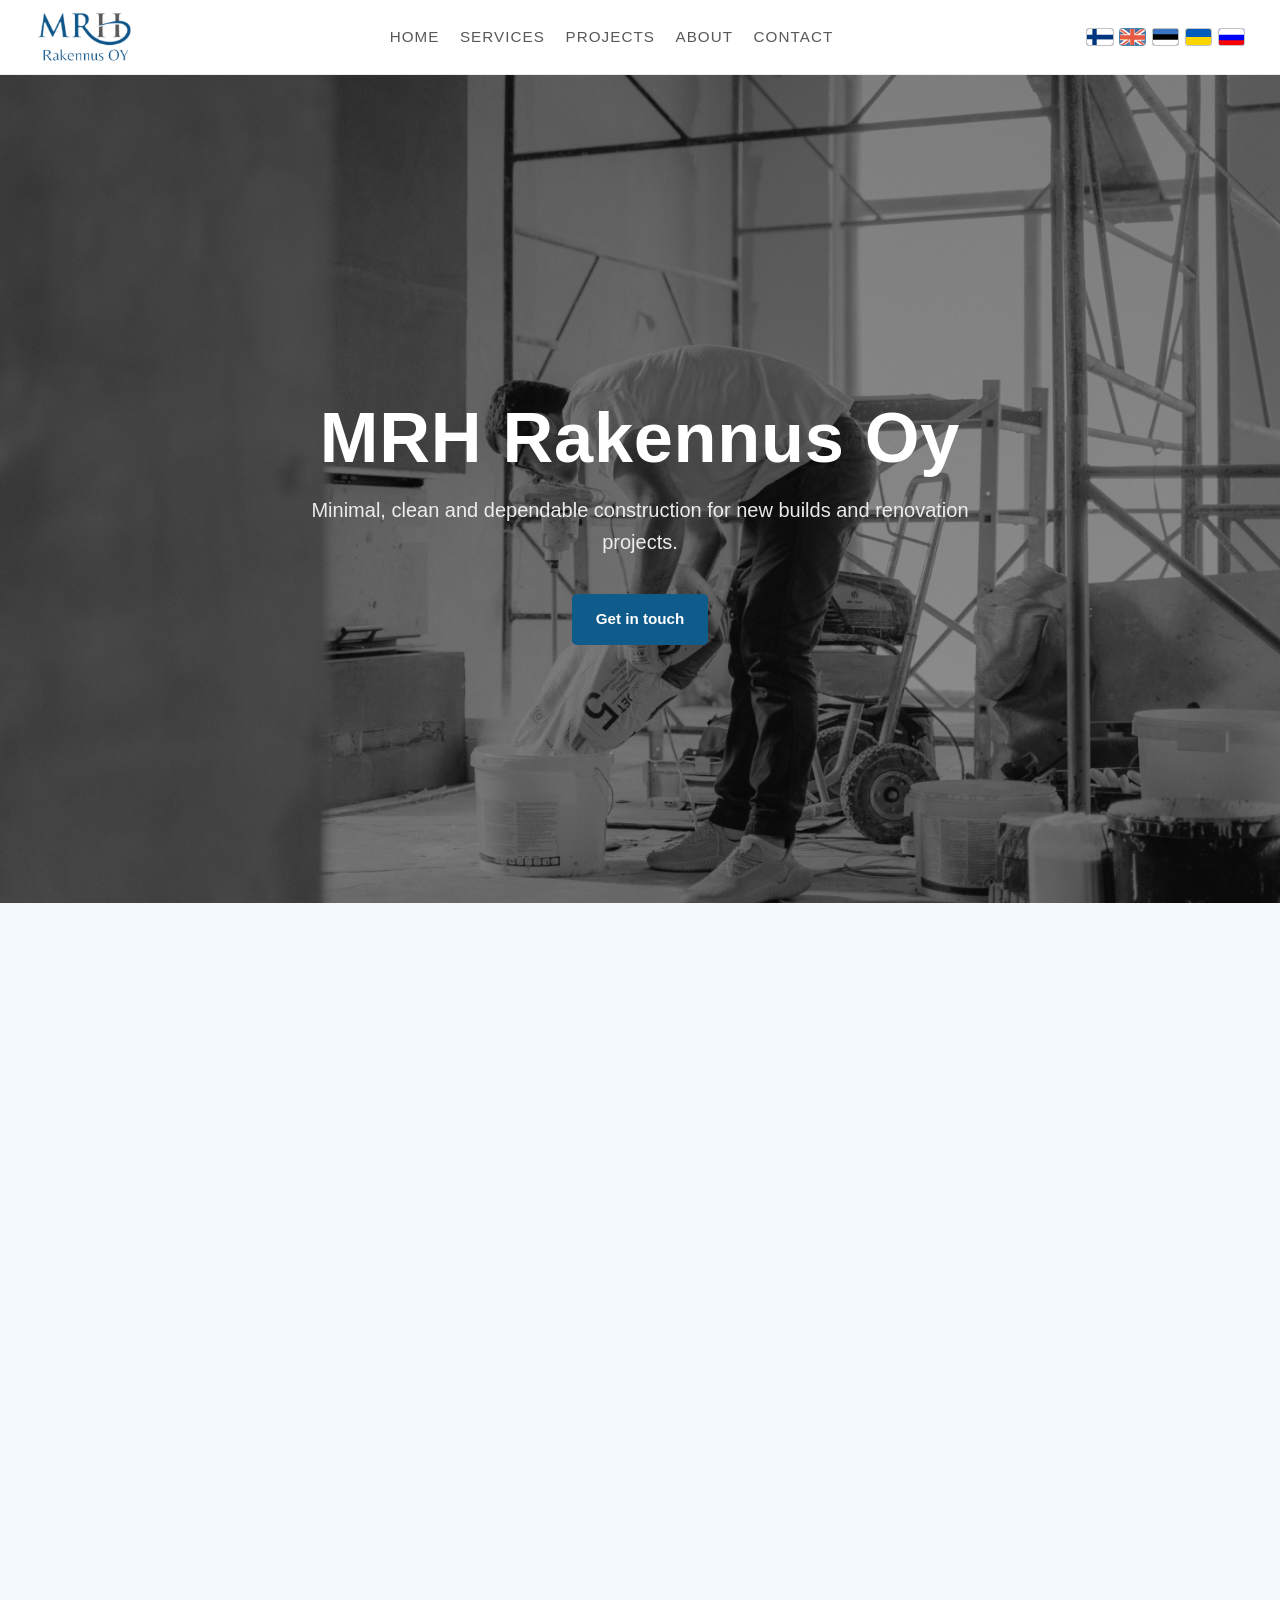
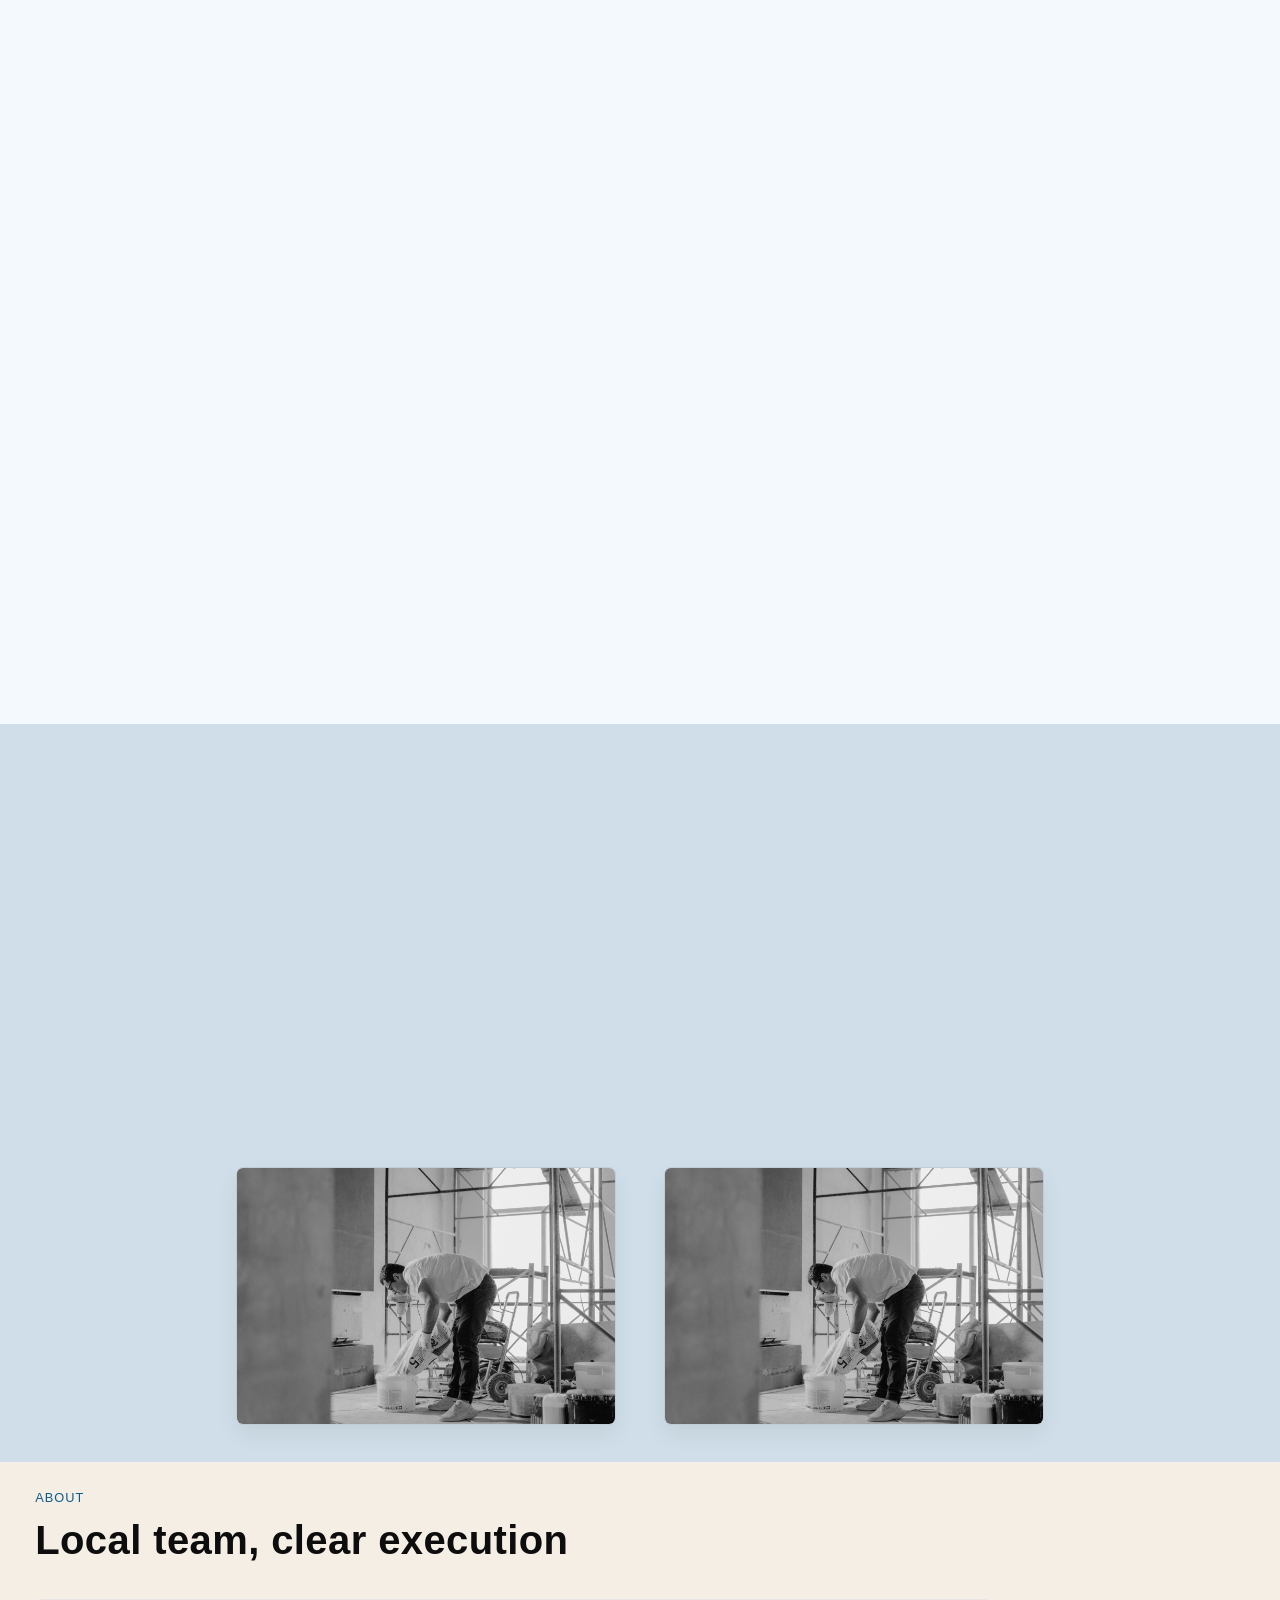
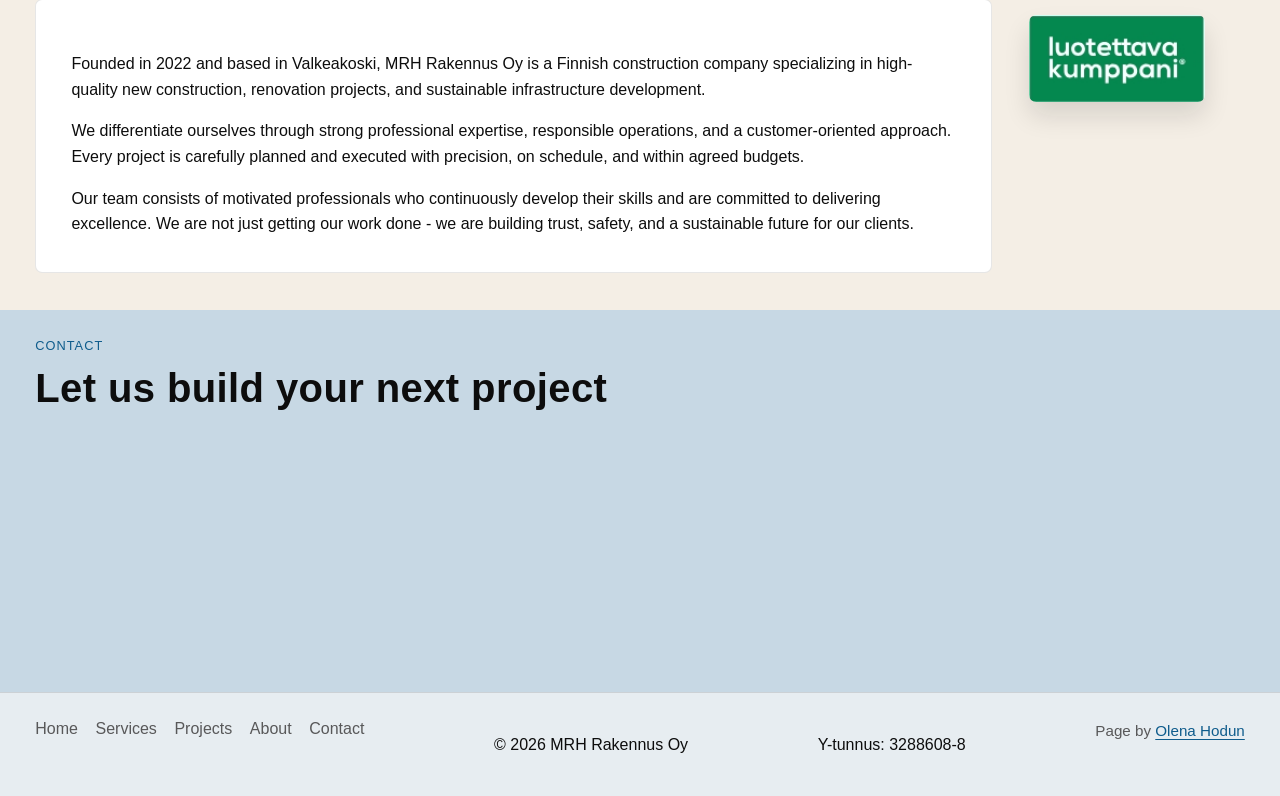
==== commit d3fd411d: "Minor cnhanges to the general oulook and fuctionalities were made." ====
--- a/project-root/en/index.html
+++ b/project-root/en/index.html
@@ -25,7 +25,12 @@
           <li><a class="nav-link" href="#contact">Contact</a></li>
         </ul>
       </nav>
-      <nav class="lang-switch" aria-label="Language switcher"><a class="lang-link" href="../fi/" aria-label="Suomi"><img src="../../Assets/Images/flags/fiflag.svg" alt=""></a><a class="lang-link" href="../en/" aria-label="English (UK)" aria-current="page"><img src="../../Assets/Images/flags/enflag.svg" alt=""></a><a class="lang-link" href="../ru/" aria-label="Русский"><img src="../../Assets/Images/flags/ruflag.svg" alt=""></a><a class="lang-link" href="../et/" aria-label="Eesti"><img src="../../Assets/Images/flags/etflag.svg" alt=""></a><a class="lang-link" href="../uk/" aria-label="Українська"><img src="../../Assets/Images/flags/ukflag.svg" alt=""></a></nav>
+      <nav class="lang-switch" aria-label="Language switcher">
+        <a class="lang-link" href="../fi/" aria-label="Suomi"><img src="../../Assets/Images/flags/fiflag.svg" alt=""></a>
+        <a class="lang-link" href="../en/" aria-label="English (UK)" aria-current="page"><img src="../../Assets/Images/flags/enflag.svg" alt=""></a>
+        <a class="lang-link" href="../et/" aria-label="Eesti"><img src="../../Assets/Images/flags/etflag.svg" alt=""></a>
+        <a class="lang-link" href="../uk/" aria-label="Українська"><img src="../../Assets/Images/flags/ukflag.svg" alt=""></a>
+        <a class="lang-link" href="../ru/" aria-label="Русский"><img src="../../Assets/Images/flags/ruflag.svg" alt=""></a></nav>
     </div>
   </header>
   <main>
@@ -44,13 +49,13 @@
           <p>Select a service card to expand details. Placeholder text is used for now.</p>
         </div>
         <div class="services-grid">
-          <article class="service-card" data-service-card data-reveal><div class="service-head"><h3 class="service-title">partition wall masonry</h3><div class="service-thumb"><img src="../../Assets/Images/BackGround.jpg" alt="Partition wall masonry"></div><button class="service-toggle" type="button" aria-expanded="false" aria-controls="service-en-1"><span class="arrow" aria-hidden="true">▼</span><span data-toggle-label>Read more</span></button></div><div class="service-content" id="service-en-1" aria-hidden="true"><div class="service-content-inner"><p>Lorem ipsum dolor sit amet, consectetur adipiscing elit. Donec efficitur dui ut viverra pulvinar.</p></div></div></article>
-          <article class="service-card" data-service-card data-reveal><div class="service-head"><h3 class="service-title">suspended ceilings</h3><div class="service-thumb"><img src="../../Assets/Images/BackGround.jpg" alt="Suspended ceilings"></div><button class="service-toggle" type="button" aria-expanded="false" aria-controls="service-en-2"><span class="arrow" aria-hidden="true">▼</span><span data-toggle-label>Read more</span></button></div><div class="service-content" id="service-en-2" aria-hidden="true"><div class="service-content-inner"><p>Lorem ipsum dolor sit amet, consectetur adipiscing elit. Integer sit amet volutpat quam.</p></div></div></article>
-          <article class="service-card" data-service-card data-reveal><div class="service-head"><h3 class="service-title">walls</h3><div class="service-thumb"><img src="../../Assets/Images/BackGround.jpg" alt="Walls"></div><button class="service-toggle" type="button" aria-expanded="false" aria-controls="service-en-3"><span class="arrow" aria-hidden="true">▼</span><span data-toggle-label>Read more</span></button></div><div class="service-content" id="service-en-3" aria-hidden="true"><div class="service-content-inner"><p>Lorem ipsum dolor sit amet, consectetur adipiscing elit. Proin id eros ac ante facilisis suscipit.</p></div></div></article>
-          <article class="service-card" data-service-card data-reveal><div class="service-head"><h3 class="service-title">frames</h3><div class="service-thumb"><img src="../../Assets/Images/BackGround.jpg" alt="Frames"></div><button class="service-toggle" type="button" aria-expanded="false" aria-controls="service-en-4"><span class="arrow" aria-hidden="true">▼</span><span data-toggle-label>Read more</span></button></div><div class="service-content" id="service-en-4" aria-hidden="true"><div class="service-content-inner"><p>Lorem ipsum dolor sit amet, consectetur adipiscing elit. Curabitur feugiat lectus sem, a commodo turpis elementum id.</p></div></div></article>
-          <article class="service-card" data-service-card data-reveal><div class="service-head"><h3 class="service-title">renovation</h3><div class="service-thumb"><img src="../../Assets/Images/BackGround.jpg" alt="Renovation"></div><button class="service-toggle" type="button" aria-expanded="false" aria-controls="service-en-5"><span class="arrow" aria-hidden="true">▼</span><span data-toggle-label>Read more</span></button></div><div class="service-content" id="service-en-5" aria-hidden="true"><div class="service-content-inner"><p>Lorem ipsum dolor sit amet, consectetur adipiscing elit. Nulla facilisi. Sed in venenatis massa.</p></div></div></article>
-          <article class="service-card" data-service-card data-reveal><div class="service-head"><h3 class="service-title">door installation</h3><div class="service-thumb"><img src="../../Assets/Images/BackGround.jpg" alt="Door installation"></div><button class="service-toggle" type="button" aria-expanded="false" aria-controls="service-en-6"><span class="arrow" aria-hidden="true">▼</span><span data-toggle-label>Read more</span></button></div><div class="service-content" id="service-en-6" aria-hidden="true"><div class="service-content-inner"><p>Lorem ipsum dolor sit amet, consectetur adipiscing elit. Suspendisse ut eleifend risus.</p></div></div></article>
-          <article class="service-card" data-service-card data-reveal><div class="service-head"><h3 class="service-title">window installation</h3><div class="service-thumb"><img src="../../Assets/Images/BackGround.jpg" alt="Window installation"></div><button class="service-toggle" type="button" aria-expanded="false" aria-controls="service-en-7"><span class="arrow" aria-hidden="true">▼</span><span data-toggle-label>Read more</span></button></div><div class="service-content" id="service-en-7" aria-hidden="true"><div class="service-content-inner"><p>Lorem ipsum dolor sit amet, consectetur adipiscing elit. Morbi interdum lectus sed neque dictum condimentum.</p></div></div></article>
+<article class="service-card" data-service-card data-reveal><div class="service-head"><h3 class="service-title">Partition wall masonry</h3><div class="service-thumb"><img src="../../Assets/Images/BackGround.jpg" alt="Partition wall masonry"></div><button class="service-toggle" type="button" aria-expanded="false" aria-controls="service-en-1"><span class="arrow" aria-hidden="true">▼</span><span data-toggle-label>Read more</span></button></div><div class="service-content" id="service-en-1" aria-hidden="true"><div class="service-content-inner"><p>Lorem ipsum dolor sit amet, consectetur adipiscing elit. Donec efficitur dui ut viverra pulvinar.</p></div></div></article>
+<article class="service-card" data-service-card data-reveal><div class="service-head"><h3 class="service-title">Suspended ceilings</h3><div class="service-thumb"><img src="../../Assets/Images/BackGround.jpg" alt="Suspended ceilings"></div><button class="service-toggle" type="button" aria-expanded="false" aria-controls="service-en-2"><span class="arrow" aria-hidden="true">▼</span><span data-toggle-label>Read more</span></button></div><div class="service-content" id="service-en-2" aria-hidden="true"><div class="service-content-inner"><p>Lorem ipsum dolor sit amet, consectetur adipiscing elit. Integer sit amet volutpat quam.</p></div></div></article>
+<article class="service-card" data-service-card data-reveal><div class="service-head"><h3 class="service-title">Walls</h3><div class="service-thumb"><img src="../../Assets/Images/BackGround.jpg" alt="Walls"></div><button class="service-toggle" type="button" aria-expanded="false" aria-controls="service-en-3"><span class="arrow" aria-hidden="true">▼</span><span data-toggle-label>Read more</span></button></div><div class="service-content" id="service-en-3" aria-hidden="true"><div class="service-content-inner"><p>Lorem ipsum dolor sit amet, consectetur adipiscing elit. Proin id eros ac ante facilisis suscipit.</p></div></div></article>
+<article class="service-card" data-service-card data-reveal><div class="service-head"><h3 class="service-title">Frames</h3><div class="service-thumb"><img src="../../Assets/Images/BackGround.jpg" alt="Frames"></div><button class="service-toggle" type="button" aria-expanded="false" aria-controls="service-en-4"><span class="arrow" aria-hidden="true">▼</span><span data-toggle-label>Read more</span></button></div><div class="service-content" id="service-en-4" aria-hidden="true"><div class="service-content-inner"><p>Lorem ipsum dolor sit amet, consectetur adipiscing elit. Curabitur feugiat lectus sem, a commodo turpis elementum id.</p></div></div></article>
+<article class="service-card" data-service-card data-reveal><div class="service-head"><h3 class="service-title">Renovation</h3><div class="service-thumb"><img src="../../Assets/Images/BackGround.jpg" alt="Renovation"></div><button class="service-toggle" type="button" aria-expanded="false" aria-controls="service-en-5"><span class="arrow" aria-hidden="true">▼</span><span data-toggle-label>Read more</span></button></div><div class="service-content" id="service-en-5" aria-hidden="true"><div class="service-content-inner"><p>Lorem ipsum dolor sit amet, consectetur adipiscing elit. Nulla facilisi. Sed in venenatis massa.</p></div></div></article>
+<article class="service-card" data-service-card data-reveal><div class="service-head"><h3 class="service-title">Door installation</h3><div class="service-thumb"><img src="../../Assets/Images/BackGround.jpg" alt="Door installation"></div><button class="service-toggle" type="button" aria-expanded="false" aria-controls="service-en-6"><span class="arrow" aria-hidden="true">▼</span><span data-toggle-label>Read more</span></button></div><div class="service-content" id="service-en-6" aria-hidden="true"><div class="service-content-inner"><p>Lorem ipsum dolor sit amet, consectetur adipiscing elit. Suspendisse ut eleifend risus.</p></div></div></article>
+<article class="service-card" data-service-card data-reveal><div class="service-head"><h3 class="service-title">Window installation</h3><div class="service-thumb"><img src="../../Assets/Images/BackGround.jpg" alt="Window installation"></div><button class="service-toggle" type="button" aria-expanded="false" aria-controls="service-en-7"><span class="arrow" aria-hidden="true">▼</span><span data-toggle-label>Read more</span></button></div><div class="service-content" id="service-en-7" aria-hidden="true"><div class="service-content-inner"><p>Lorem ipsum dolor sit amet, consectetur adipiscing elit. Morbi interdum lectus sed neque dictum condimentum.</p></div></div></article>
         </div>
       </div>
     </section>
@@ -58,28 +63,29 @@
       <div class="container">
         <div class="section-head" data-reveal><span class="section-kicker">Projects</span><h2>Recent work</h2></div>
         <div class="projects-grid">
-          <article class="project-card" data-reveal><img src="../../Assets/Images/BackGround.jpg" alt="Residential project"><div class="project-overlay">Lorem ipsum interior build for a housing unit.</div></article>
-          <article class="project-card" data-reveal><img src="../../Assets/Images/BackGround.jpg" alt="Office project"><div class="project-overlay">Lorem ipsum office renovation and partition work.</div></article>
-          <article class="project-card" data-reveal><img src="../../Assets/Images/BackGround.jpg" alt="Facade project"><div class="project-overlay">Lorem ipsum facade masonry detailing.</div></article>
-          <article class="project-card" data-reveal><img src="../../Assets/Images/BackGround.jpg" alt="Interior project"><div class="project-overlay">Lorem ipsum interior wall and ceiling installation.</div></article>
+          <article class="project-card" data-reveal><div class="project-slider" data-slider><div class="project-track"><img src="../../Assets/Images/BackGround.jpg" alt="Residential project"><img src="../../Assets/Images/BackGround.jpg" alt="Residential project"><img src="../../Assets/Images/BackGround.jpg" alt="Residential project"></div><button class="project-nav prev" type="button" aria-label="Previous image">&#10094;</button><button class="project-nav next" type="button" aria-label="Next image">&#10095;</button><div class="project-dots" role="tablist" aria-label="Project images"><button class="project-dot is-active" type="button" aria-label="Show image 1"></button><button class="project-dot" type="button" aria-label="Show image 2"></button><button class="project-dot" type="button" aria-label="Show image 3"></button></div></div><div class="project-overlay">Lorem ipsum interior build for a housing unit.</div></article>
+          <article class="project-card" data-reveal><div class="project-slider" data-slider><div class="project-track"><img src="../../Assets/Images/BackGround.jpg" alt="Office project"><img src="../../Assets/Images/BackGround.jpg" alt="Office project"><img src="../../Assets/Images/BackGround.jpg" alt="Office project"></div><button class="project-nav prev" type="button" aria-label="Previous image">&#10094;</button><button class="project-nav next" type="button" aria-label="Next image">&#10095;</button><div class="project-dots" role="tablist" aria-label="Project images"><button class="project-dot is-active" type="button" aria-label="Show image 1"></button><button class="project-dot" type="button" aria-label="Show image 2"></button><button class="project-dot" type="button" aria-label="Show image 3"></button></div></div><div class="project-overlay">Lorem ipsum office renovation and partition work.</div></article>
+          <article class="project-card" data-reveal><div class="project-slider" data-slider><div class="project-track"><img src="../../Assets/Images/BackGround.jpg" alt="Facade project"><img src="../../Assets/Images/BackGround.jpg" alt="Facade project"><img src="../../Assets/Images/BackGround.jpg" alt="Facade project"></div><button class="project-nav prev" type="button" aria-label="Previous image">&#10094;</button><button class="project-nav next" type="button" aria-label="Next image">&#10095;</button><div class="project-dots" role="tablist" aria-label="Project images"><button class="project-dot is-active" type="button" aria-label="Show image 1"></button><button class="project-dot" type="button" aria-label="Show image 2"></button><button class="project-dot" type="button" aria-label="Show image 3"></button></div></div><div class="project-overlay">Lorem ipsum facade masonry detailing.</div></article>
+          <article class="project-card" data-reveal><div class="project-slider" data-slider><div class="project-track"><img src="../../Assets/Images/BackGround.jpg" alt="Interior project"><img src="../../Assets/Images/BackGround.jpg" alt="Interior project"><img src="../../Assets/Images/BackGround.jpg" alt="Interior project"></div><button class="project-nav prev" type="button" aria-label="Previous image">&#10094;</button><button class="project-nav next" type="button" aria-label="Next image">&#10095;</button><div class="project-dots" role="tablist" aria-label="Project images"><button class="project-dot is-active" type="button" aria-label="Show image 1"></button><button class="project-dot" type="button" aria-label="Show image 2"></button><button class="project-dot" type="button" aria-label="Show image 3"></button></div></div><div class="project-overlay">Lorem ipsum interior wall and ceiling installation.</div></article>
         </div>
       </div>
     </section>
     <section id="about">
       <div class="container">
         <div class="section-head" data-reveal><span class="section-kicker">About</span><h2>Local team, clear execution</h2></div>
-        <div class="about-grid" data-reveal>
-          <article class="about-copy"><p>Lorem ipsum dolor sit amet, consectetur adipiscing elit. Phasellus dignissim tortor sed urna commodo, in fermentum lorem placerat.</p><p>Donec consequat, augue vel tincidunt ullamcorper, odio est lacinia mauris, et vestibulum lorem elit a neque.</p></article>
-          <figure class="about-image"><img src="../../Assets/Images/BackGround.jpg" alt="Construction placeholder image"></figure>
-          <article class="about-copy"><p>Lorem ipsum dolor sit amet, consectetur adipiscing elit. In a neque at libero vehicula laoreet vitae vel purus.</p><p>Aliquam erat volutpat. Cras luctus tortor sed nunc viverra, nec varius arcu feugiat.</p></article>
-        </div>
+        <div class="about-grid" data-reveal><article class="about-copy"><p>Founded in 2022 and based 
+          in Valkeakoski, MRH Rakennus Oy is a Finnish construction company specializing in 
+          high-quality new construction, renovation projects, and sustainable infrastructure 
+          development.</p><p>We differentiate ourselves through strong professional expertise, 
+            responsible operations, and a customer-oriented approach. Every project is carefully 
+            planned and executed with precision, on schedule, and within agreed budgets.</p><p>Our team consists of motivated professionals who continuously develop their skills and are committed to delivering excellence. We are not just getting our work done - we are building trust, safety, and a sustainable future for our clients.</p></article><figure class="about-image"><img src="../../Assets/LUOTETTAVA KUMPPANI.jpeg" alt="Trusted partner certificate" loading="lazy" decoding="async"></figure></div>
       </div>
     </section>
     <section id="contact">
       <div class="container">
         <div class="section-head" data-reveal><span class="section-kicker">Contact</span><h2>Let us build your next project</h2></div>
         <div class="contact-grid">
-          <article class="contact-card" data-reveal><h3>Contact details</h3><ul class="contact-list"><li>Phone: +358 00 000 0000</li><li>Email: mrhrakennusoy@gmail.com</li><li>Address: Example Street 1, 37600 Valkeakoski</li></ul></article>
+          <article class="contact-card" data-reveal><h3>Contact details</h3><ul class="contact-list"><li>Phone: +358 44 277 1227</li><li>Email: mrhrakennusoy@gmail.com</li><li>Address: Liukkosentie 18, 37600 Valkeakoski</li></ul></article>
           <aside class="contact-cta" data-reveal><h3>Start a conversation</h3><p>Send us a message and we will get back to you soon.</p><a class="btn btn-primary" href="mailto:mrhrakennusoy@gmail.com">Get in touch</a></aside>
         </div>
       </div>
@@ -88,8 +94,8 @@
   <footer class="site-footer">
     <div class="container footer-inner">
       <ul class="footer-nav"><li><a href="#home">Home</a></li><li><a href="#services">Services</a></li><li><a href="#projects">Projects</a></li><li><a href="#about">About</a></li><li><a href="#contact">Contact</a></li></ul>
-      <p>&copy; <span data-year></span> MRH Rakennus Oy. All rights reserved.</p>
-      <p class="footer-credit">Site by <a href="https://www.linkedin.com/in/olenahodun" target="_blank" rel="noopener noreferrer">Olena Hodun</a></p>
+      <p>&copy; <span data-year></span> MRH Rakennus Oy</p><p>Y-tunnus: 3288608-8</p>
+      <p class="footer-credit">Page by <a href="https://www.linkedin.com/in/olenahodun" target="_blank" rel="noopener noreferrer">Olena Hodun</a></p>
     </div>
   </footer>
   <script src="../../js/ui.js" defer></script>
--- a/css.css
+++ b/css.css
@@ -177,7 +177,7 @@
 section {
   scroll-margin-top: var(--header-height);
   margin: 0;
-  padding: var(--space-5) 0;
+  padding: var(--space-2) 0;
 }
 #home {
   min-height: min(92svh, 64rem);
@@ -247,8 +247,10 @@
 
 .about-grid {
   display: grid;
+  grid-template-columns: 1fr;
   gap: var(--space-3);
-  align-items: stretch;
+  align-items: start;
+  margin-bottom: 14.4px;
 }
 .about-copy {
   padding: var(--space-3);
@@ -258,11 +260,17 @@
 }
 .about-copy p:last-child { margin-bottom: 0; }
 .about-image {
+  width: min(100%, 11rem);
+  margin-left: auto;
   border-radius: var(--radius);
   overflow: hidden;
   box-shadow: 0 14px 26px rgba(13, 13, 13, 0.12);
 }
-.about-image img { aspect-ratio: 4 / 6; object-fit: cover; min-height: 25rem; }
+.about-image img {
+  aspect-ratio: auto;
+  object-fit: cover;
+  object-position: center;
+}
 
 /* ================= SERVICES GRID ================= */
 
@@ -271,6 +279,7 @@
   gap: var(--space-3);
   margin-top: var(--space-2);
   align-items: start; /* prevents stretch bug */
+  margin-bottom: 14.4px;
 }
 
 .service-card {
@@ -301,7 +310,6 @@
 
 .service-title {
   margin: 0;
-  text-transform: capitalize;
   text-align: left;
   font-weight: 600;
 }
@@ -318,10 +326,6 @@
   object-fit: cover;
   min-height: 14.5rem;
   transition: transform 400ms ease;
-}
-
-.service-card:hover .service-thumb img {
-  transform: scale(1.04);
 }
 
 /* ===== PREMIUM TOGGLE BUTTON ===== */
@@ -401,8 +405,9 @@
   display: flex;
   flex-wrap: wrap;
   justify-content: center;
-  gap: calc(var(--space-3) + 0.3rem);
+  gap: 3rem;  /*gap: calc(var(--space-3) + 0.3rem);*/
   margin-top: var(--space-2);
+  margin-bottom: 14.4px;
 }
 .project-card {
   flex: 1 1 18rem;
@@ -414,7 +419,79 @@
   box-shadow: 0 10px 22px rgba(13, 13, 13, 0.06);
   transition: transform 240ms ease, box-shadow 240ms ease, border-color 240ms ease;
 }
-.project-card img { aspect-ratio: 16 / 10; min-height: 16rem; object-fit: cover; }
+.project-slider {
+  position: relative;
+  overflow: hidden;
+}
+.project-track {
+  display: flex;
+  transition: transform 300ms ease;
+  will-change: transform;
+}
+.project-track img {
+  flex: 0 0 100%;
+  width: 100%;
+  aspect-ratio: 16 / 10;
+  min-height: 16rem;
+  object-fit: cover;
+}
+.project-nav {
+  position: absolute;
+  top: 50%;
+  transform: translateY(-50%);
+  z-index: 2;
+  width: 2rem;
+  height: 2rem;
+  border: 1px solid rgba(242, 242, 242, 0.7);
+  border-radius: 999px;
+  background: rgba(13, 13, 13, 0.46);
+  color: #fff;
+  display: grid;
+  place-items: center;
+  cursor: pointer;
+  opacity: 0;
+  transition: opacity 220ms ease, background-color 220ms ease, border-color 220ms ease;
+}
+.project-nav.prev { left: 0.55rem; }
+.project-nav.next { right: 0.55rem; }
+.project-card:hover .project-nav,
+.project-card:focus-within .project-nav {
+  opacity: 1;
+}
+.project-nav:hover,
+.project-nav:focus-visible {
+  background: rgba(15, 92, 140, 0.9);
+  border-color: rgba(242, 242, 242, 0.95);
+}
+.project-dots {
+  position: absolute;
+  left: 50%;
+  bottom: 0.6rem;
+  transform: translateX(-50%);
+  z-index: 2;
+  display: flex;
+  align-items: center;
+  gap: 0.35rem;
+  opacity: 0;
+  transition: opacity 220ms ease;
+}
+.project-card:hover .project-dots,
+.project-card:focus-within .project-dots {
+  opacity: 1;
+}
+.project-dot {
+  width: 0.275rem;
+  height: 0.275rem;
+  border-radius: 50%;
+  border: 1px solid rgba(242, 242, 242, 0.9);
+  background: rgba(242, 242, 242, 0.45);
+  padding: 0;
+  cursor: pointer;
+}
+.project-dot.is-active {
+  background: var(--c-accent);
+  border-color: var(--c-accent);
+}
 .project-overlay {
   position: absolute;
   inset: auto 0 0;
@@ -427,7 +504,6 @@
 }
 .project-card:hover,
 .project-card:focus-within {
-  transform: translateY(-4px);
   box-shadow: 0 16px 30px rgba(13, 13, 13, 0.12);
   border-color: rgba(15, 92, 140, 0.36);
 }
@@ -441,6 +517,7 @@
   display: grid;
   gap: var(--space-3);
   grid-template-columns: 1fr;
+  margin-bottom: 14.4px;
 }
 .contact-card,
 .contact-cta {
@@ -502,7 +579,14 @@
 .reveal.is-visible { opacity: 1; transform: translateY(0); }
 
 @media (min-width: 768px) {
-  .about-grid { grid-template-columns: 1fr minmax(17rem, 22rem) 1fr; }
+  .about-grid {
+    grid-template-columns: minmax(0, 1fr) minmax(9rem, 11rem);
+    column-gap: clamp(2rem, 6vw, 5rem);
+  }
+  .about-image {
+    justify-self: end;
+    margin-left: 0;
+  }
   .contact-grid { grid-template-columns: 1.35fr 1fr; }
   .services-grid { grid-template-columns: repeat(2, 1fr); }
 }
@@ -548,8 +632,9 @@
   .container { width: min(100% - (var(--space-2) * 2), var(--container)); }
   .services-grid { grid-template-columns: 1fr; }
   .service-thumb img { min-height: 13rem; }
-  .project-card img { min-height: 14rem; }
-  .about-image img { min-height: 19rem; }
+  .project-track img { min-height: 14rem; }
+  .about-image { width: 100%; max-width: none; }
+  .about-image img { aspect-ratio: auto; }
 }
 
 @media (prefers-reduced-motion: reduce) {
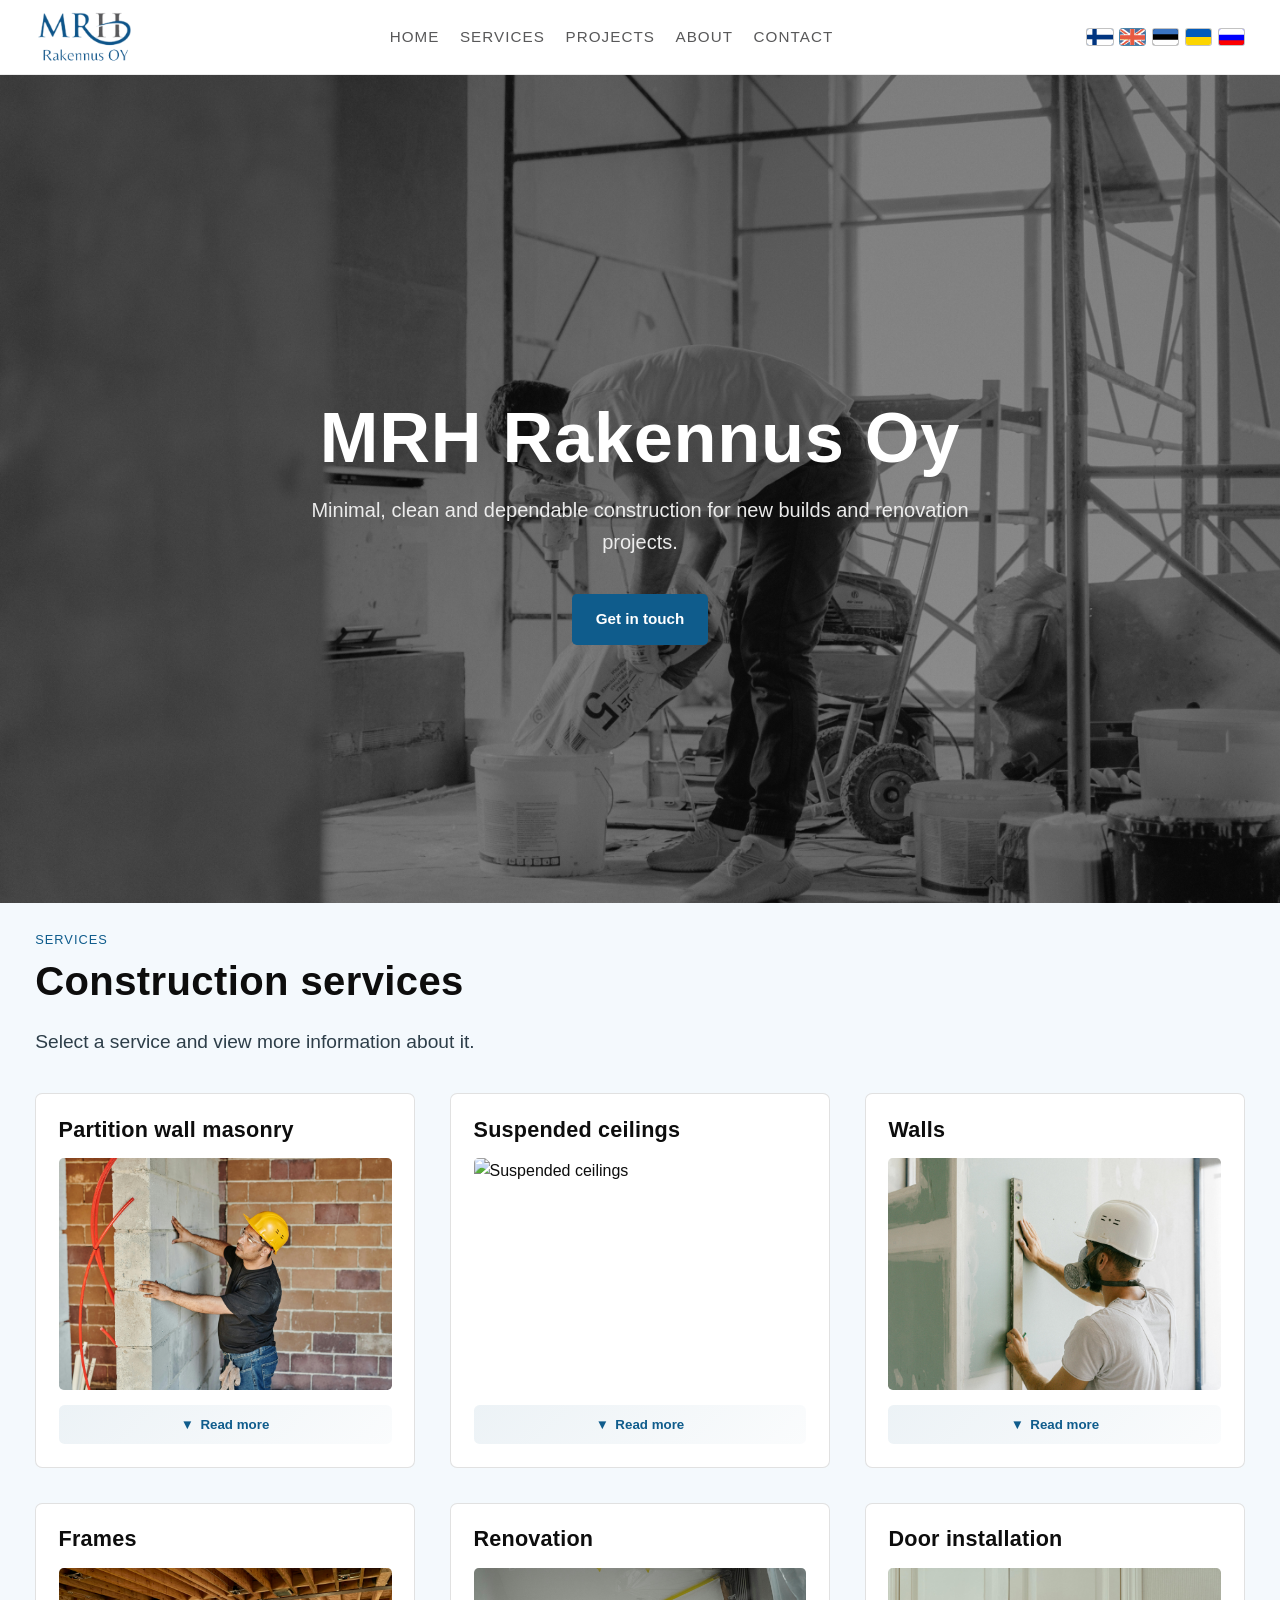
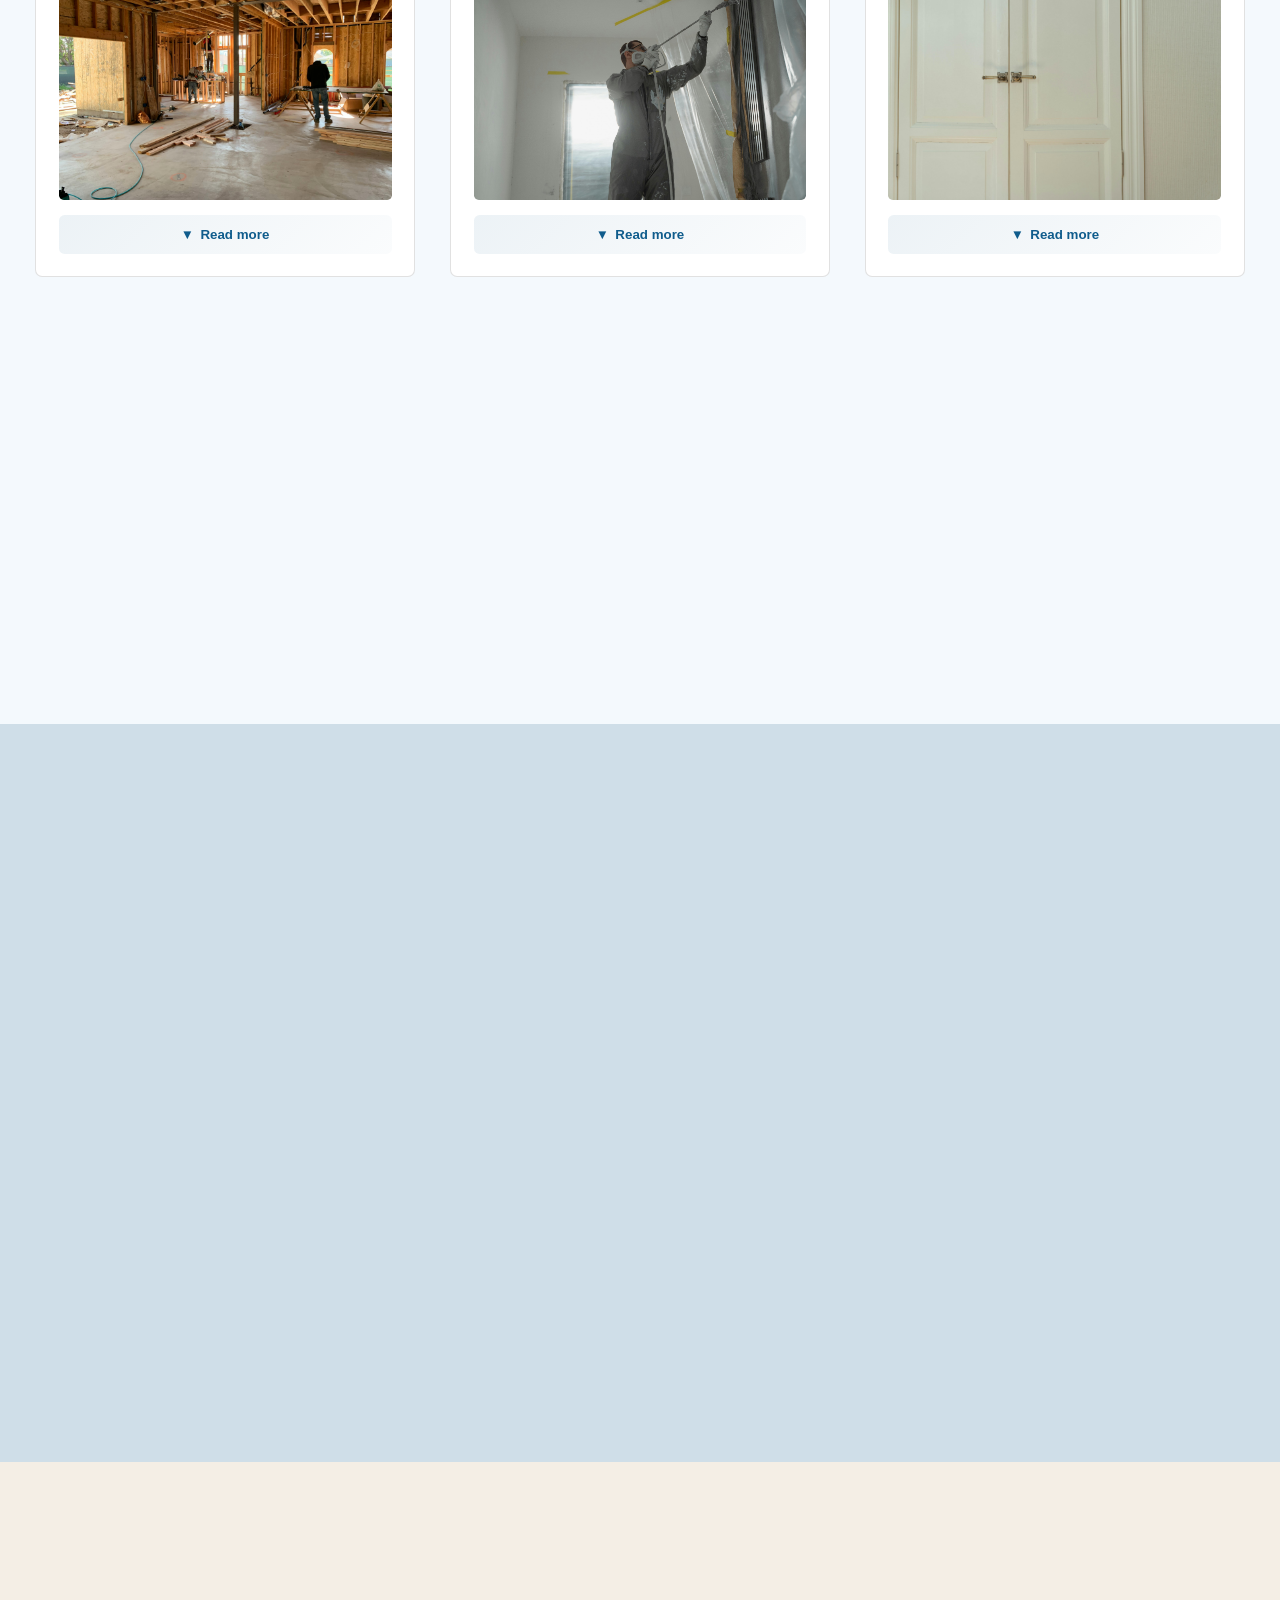
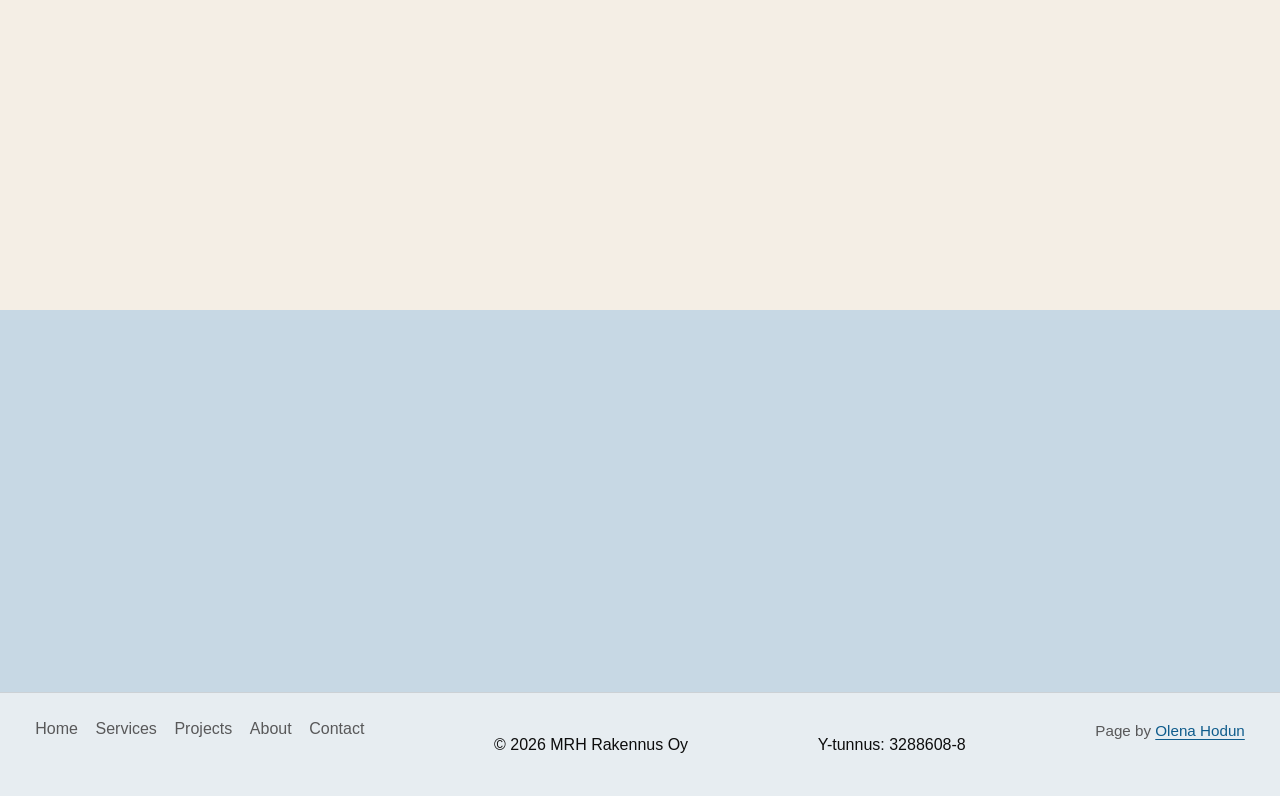
==== commit 9ccd11f8: "Today I synchronized our Finnish-page updates across all language pages by aligning header structure" ====
--- a/project-root/en/index.html
+++ b/project-root/en/index.html
@@ -15,7 +15,7 @@
       <a class="logo-link" href="#home" aria-label="MRH Rakennus Oy home">
         <img src="../../Assets/Icons/LOGO4 OK.png" alt="MRH Rakennus Oy logo">
       </a>
-      <button class="burger" type="button" aria-label="Open menu" aria-controls="site-nav" aria-expanded="false" data-burger><span></span><span></span><span></span></button>
+
       <nav class="site-nav" id="site-nav" aria-label="Main navigation" data-nav>
         <ul class="nav-list">
           <li><a class="nav-link" href="#home">Home</a></li>
@@ -25,12 +25,17 @@
           <li><a class="nav-link" href="#contact">Contact</a></li>
         </ul>
       </nav>
-      <nav class="lang-switch" aria-label="Language switcher">
+
+      <div class="header-tools">
+        <nav class="lang-switch" aria-label="Language switcher">
         <a class="lang-link" href="../fi/" aria-label="Suomi"><img src="../../Assets/Images/flags/fiflag.svg" alt=""></a>
         <a class="lang-link" href="../en/" aria-label="English (UK)" aria-current="page"><img src="../../Assets/Images/flags/enflag.svg" alt=""></a>
         <a class="lang-link" href="../et/" aria-label="Eesti"><img src="../../Assets/Images/flags/etflag.svg" alt=""></a>
         <a class="lang-link" href="../uk/" aria-label="Українська"><img src="../../Assets/Images/flags/ukflag.svg" alt=""></a>
         <a class="lang-link" href="../ru/" aria-label="Русский"><img src="../../Assets/Images/flags/ruflag.svg" alt=""></a></nav>
+
+        <button class="burger" type="button" aria-label="Open menu" aria-controls="site-nav" aria-expanded="false" data-burger><span></span><span></span><span></span></button>
+      </div>
     </div>
   </header>
   <main>
@@ -46,27 +51,54 @@
         <div class="section-head" data-reveal>
           <span class="section-kicker">Services</span>
           <h2>Construction services</h2>
-          <p>Select a service card to expand details. Placeholder text is used for now.</p>
+          <p>Select a service and view more information about it.</p>
         </div>
         <div class="services-grid">
-<article class="service-card" data-service-card data-reveal><div class="service-head"><h3 class="service-title">Partition wall masonry</h3><div class="service-thumb"><img src="../../Assets/Images/BackGround.jpg" alt="Partition wall masonry"></div><button class="service-toggle" type="button" aria-expanded="false" aria-controls="service-en-1"><span class="arrow" aria-hidden="true">▼</span><span data-toggle-label>Read more</span></button></div><div class="service-content" id="service-en-1" aria-hidden="true"><div class="service-content-inner"><p>Lorem ipsum dolor sit amet, consectetur adipiscing elit. Donec efficitur dui ut viverra pulvinar.</p></div></div></article>
-<article class="service-card" data-service-card data-reveal><div class="service-head"><h3 class="service-title">Suspended ceilings</h3><div class="service-thumb"><img src="../../Assets/Images/BackGround.jpg" alt="Suspended ceilings"></div><button class="service-toggle" type="button" aria-expanded="false" aria-controls="service-en-2"><span class="arrow" aria-hidden="true">▼</span><span data-toggle-label>Read more</span></button></div><div class="service-content" id="service-en-2" aria-hidden="true"><div class="service-content-inner"><p>Lorem ipsum dolor sit amet, consectetur adipiscing elit. Integer sit amet volutpat quam.</p></div></div></article>
-<article class="service-card" data-service-card data-reveal><div class="service-head"><h3 class="service-title">Walls</h3><div class="service-thumb"><img src="../../Assets/Images/BackGround.jpg" alt="Walls"></div><button class="service-toggle" type="button" aria-expanded="false" aria-controls="service-en-3"><span class="arrow" aria-hidden="true">▼</span><span data-toggle-label>Read more</span></button></div><div class="service-content" id="service-en-3" aria-hidden="true"><div class="service-content-inner"><p>Lorem ipsum dolor sit amet, consectetur adipiscing elit. Proin id eros ac ante facilisis suscipit.</p></div></div></article>
-<article class="service-card" data-service-card data-reveal><div class="service-head"><h3 class="service-title">Frames</h3><div class="service-thumb"><img src="../../Assets/Images/BackGround.jpg" alt="Frames"></div><button class="service-toggle" type="button" aria-expanded="false" aria-controls="service-en-4"><span class="arrow" aria-hidden="true">▼</span><span data-toggle-label>Read more</span></button></div><div class="service-content" id="service-en-4" aria-hidden="true"><div class="service-content-inner"><p>Lorem ipsum dolor sit amet, consectetur adipiscing elit. Curabitur feugiat lectus sem, a commodo turpis elementum id.</p></div></div></article>
-<article class="service-card" data-service-card data-reveal><div class="service-head"><h3 class="service-title">Renovation</h3><div class="service-thumb"><img src="../../Assets/Images/BackGround.jpg" alt="Renovation"></div><button class="service-toggle" type="button" aria-expanded="false" aria-controls="service-en-5"><span class="arrow" aria-hidden="true">▼</span><span data-toggle-label>Read more</span></button></div><div class="service-content" id="service-en-5" aria-hidden="true"><div class="service-content-inner"><p>Lorem ipsum dolor sit amet, consectetur adipiscing elit. Nulla facilisi. Sed in venenatis massa.</p></div></div></article>
-<article class="service-card" data-service-card data-reveal><div class="service-head"><h3 class="service-title">Door installation</h3><div class="service-thumb"><img src="../../Assets/Images/BackGround.jpg" alt="Door installation"></div><button class="service-toggle" type="button" aria-expanded="false" aria-controls="service-en-6"><span class="arrow" aria-hidden="true">▼</span><span data-toggle-label>Read more</span></button></div><div class="service-content" id="service-en-6" aria-hidden="true"><div class="service-content-inner"><p>Lorem ipsum dolor sit amet, consectetur adipiscing elit. Suspendisse ut eleifend risus.</p></div></div></article>
-<article class="service-card" data-service-card data-reveal><div class="service-head"><h3 class="service-title">Window installation</h3><div class="service-thumb"><img src="../../Assets/Images/BackGround.jpg" alt="Window installation"></div><button class="service-toggle" type="button" aria-expanded="false" aria-controls="service-en-7"><span class="arrow" aria-hidden="true">▼</span><span data-toggle-label>Read more</span></button></div><div class="service-content" id="service-en-7" aria-hidden="true"><div class="service-content-inner"><p>Lorem ipsum dolor sit amet, consectetur adipiscing elit. Morbi interdum lectus sed neque dictum condimentum.</p></div></div></article>
+<article class="service-card" data-service-card data-reveal><div class="service-head"><h3 class="service-title">Partition wall masonry</h3><div class="service-thumb"><img src="../../Assets/Images/Services/Väliseinä muuraus.jpg" alt="Partition wall masonry"></div><button class="service-toggle" type="button" aria-expanded="false" aria-controls="service-en-1"><span class="arrow" aria-hidden="true">▼</span><span data-toggle-label>Read more</span></button></div><div class="service-content" id="service-en-1" aria-hidden="true"><div class="service-content-inner"><p>We build new partition walls, for example from brick or blocks, to divide spaces. The work includes measurement, masonry, and surface finishing.</p></div></div></article>
+<article class="service-card" data-service-card data-reveal><div class="service-head"><h3 class="service-title">Suspended ceilings</h3><div class="service-thumb"><img src="../../Assets/Images/Services/Alakatot.jpg" alt="Suspended ceilings"></div><button class="service-toggle" type="button" aria-expanded="false" aria-controls="service-en-2"><span class="arrow" aria-hidden="true">▼</span><span data-toggle-label>Read more</span></button></div><div class="service-content" id="service-en-2" aria-hidden="true"><div class="service-content-inner"><p>We install suspended ceiling systems (e.g., plasterboard or tile grid) to create a clean finish and hide wiring or pipes.</p></div></div></article>
+<article class="service-card" data-service-card data-reveal><div class="service-head"><h3 class="service-title">Walls</h3><div class="service-thumb"><img src="../../Assets/Images/Services/Seinät.jpg" alt="Walls"></div><button class="service-toggle" type="button" aria-expanded="false" aria-controls="service-en-3"><span class="arrow" aria-hidden="true">▼</span><span data-toggle-label>Read more</span></button></div><div class="service-content" id="service-en-3" aria-hidden="true"><div class="service-content-inner"><p>Wall construction and boarding (e.g., plasterboard), leveling, and preparation for painting or other surface finishes.</p></div></div></article>
+<article class="service-card" data-service-card data-reveal><div class="service-head"><h3 class="service-title">Frames</h3><div class="service-thumb"><img src="../../Assets/Images/Services/Rungot.jpg" alt="Frames"></div><button class="service-toggle" type="button" aria-expanded="false" aria-controls="service-en-4"><span class="arrow" aria-hidden="true">▼</span><span data-toggle-label>Read more</span></button></div><div class="service-content" id="service-en-4" aria-hidden="true"><div class="service-content-inner"><p>Construction of supporting frame structures (wood or metal) for buildings or walls, onto which boards and other materials are installed.</p></div></div></article>
+<article class="service-card" data-service-card data-reveal><div class="service-head"><h3 class="service-title">Renovation</h3><div class="service-thumb"><img src="../../Assets/Images/Services/Saneeraus.jpg" alt="Renovation"></div><button class="service-toggle" type="button" aria-expanded="false" aria-controls="service-en-5"><span class="arrow" aria-hidden="true">▼</span><span data-toggle-label>Read more</span></button></div><div class="service-content" id="service-en-5" aria-hidden="true"><div class="service-content-inner"><p>Repairing or renewing existing spaces. Can include demolition, repairs, and installation of new structures.</p></div></div></article>
+<article class="service-card" data-service-card data-reveal><div class="service-head"><h3 class="service-title">Door installation</h3><div class="service-thumb"><img src="../../Assets/Images/Services/Ovien asennus.jpg" alt="Door installation"></div><button class="service-toggle" type="button" aria-expanded="false" aria-controls="service-en-6"><span class="arrow" aria-hidden="true">▼</span><span data-toggle-label>Read more</span></button></div><div class="service-content" id="service-en-6" aria-hidden="true"><div class="service-content-inner"><p>Installation of a new door and frame, adjustment, and verification that the door operates properly and closes tightly.</p></div></div></article>
+<article class="service-card" data-service-card data-reveal><div class="service-head"><h3 class="service-title">Window installation</h3><div class="service-thumb"><img src="../../Assets/Images/Services/Ikkunoiden asennus.jpg" alt="Window installation"></div><button class="service-toggle" type="button" aria-expanded="false" aria-controls="service-en-7"><span class="arrow" aria-hidden="true">▼</span><span data-toggle-label>Read more</span></button></div><div class="service-content" id="service-en-7" aria-hidden="true"><div class="service-content-inner"><p>Replacement of old windows or installation of new ones, sealing and finishing to ensure insulation and proper operation.</p></div></div></article>
         </div>
       </div>
     </section>
     <section id="projects">
       <div class="container">
-        <div class="section-head" data-reveal><span class="section-kicker">Projects</span><h2>Recent work</h2></div>
+        <div class="section-head" data-reveal>
+          <span class="section-kicker">Projects</span>
+          <h2>Recent work</h2>
+        </div>
         <div class="projects-grid">
-          <article class="project-card" data-reveal><div class="project-slider" data-slider><div class="project-track"><img src="../../Assets/Images/BackGround.jpg" alt="Residential project"><img src="../../Assets/Images/BackGround.jpg" alt="Residential project"><img src="../../Assets/Images/BackGround.jpg" alt="Residential project"></div><button class="project-nav prev" type="button" aria-label="Previous image">&#10094;</button><button class="project-nav next" type="button" aria-label="Next image">&#10095;</button><div class="project-dots" role="tablist" aria-label="Project images"><button class="project-dot is-active" type="button" aria-label="Show image 1"></button><button class="project-dot" type="button" aria-label="Show image 2"></button><button class="project-dot" type="button" aria-label="Show image 3"></button></div></div><div class="project-overlay">Lorem ipsum interior build for a housing unit.</div></article>
-          <article class="project-card" data-reveal><div class="project-slider" data-slider><div class="project-track"><img src="../../Assets/Images/BackGround.jpg" alt="Office project"><img src="../../Assets/Images/BackGround.jpg" alt="Office project"><img src="../../Assets/Images/BackGround.jpg" alt="Office project"></div><button class="project-nav prev" type="button" aria-label="Previous image">&#10094;</button><button class="project-nav next" type="button" aria-label="Next image">&#10095;</button><div class="project-dots" role="tablist" aria-label="Project images"><button class="project-dot is-active" type="button" aria-label="Show image 1"></button><button class="project-dot" type="button" aria-label="Show image 2"></button><button class="project-dot" type="button" aria-label="Show image 3"></button></div></div><div class="project-overlay">Lorem ipsum office renovation and partition work.</div></article>
-          <article class="project-card" data-reveal><div class="project-slider" data-slider><div class="project-track"><img src="../../Assets/Images/BackGround.jpg" alt="Facade project"><img src="../../Assets/Images/BackGround.jpg" alt="Facade project"><img src="../../Assets/Images/BackGround.jpg" alt="Facade project"></div><button class="project-nav prev" type="button" aria-label="Previous image">&#10094;</button><button class="project-nav next" type="button" aria-label="Next image">&#10095;</button><div class="project-dots" role="tablist" aria-label="Project images"><button class="project-dot is-active" type="button" aria-label="Show image 1"></button><button class="project-dot" type="button" aria-label="Show image 2"></button><button class="project-dot" type="button" aria-label="Show image 3"></button></div></div><div class="project-overlay">Lorem ipsum facade masonry detailing.</div></article>
-          <article class="project-card" data-reveal><div class="project-slider" data-slider><div class="project-track"><img src="../../Assets/Images/BackGround.jpg" alt="Interior project"><img src="../../Assets/Images/BackGround.jpg" alt="Interior project"><img src="../../Assets/Images/BackGround.jpg" alt="Interior project"></div><button class="project-nav prev" type="button" aria-label="Previous image">&#10094;</button><button class="project-nav next" type="button" aria-label="Next image">&#10095;</button><div class="project-dots" role="tablist" aria-label="Project images"><button class="project-dot is-active" type="button" aria-label="Show image 1"></button><button class="project-dot" type="button" aria-label="Show image 2"></button><button class="project-dot" type="button" aria-label="Show image 3"></button></div></div><div class="project-overlay">Lorem ipsum interior wall and ceiling installation.</div></article>
+          <article class="project-card" data-reveal><div class="project-slider" data-slider><div class="project-track">
+            <img src="../../Assets\Images\Projects\Ahvenisjärven koulu 2025\Ahvenisjärven koulu1.jpeg" alt="Residential project">
+            <img src="../../Assets\Images\Projects\Ahvenisjärven koulu 2025\Ahvenisjärven koulu2.jpeg" alt="Residential project">
+          </div><button class="project-nav prev" type="button" aria-label="Previous image">&#10094;</button><button class="project-nav next" type="button" aria-label="Next image">&#10095;</button><div class="project-dots" role="tablist" aria-label="Project images"><button class="project-dot is-active" type="button" aria-label="Show image 1"></button><button class="project-dot" type="button" aria-label="Show image 2"></button></div></div><div class="project-overlay">
+            Ahvenisjärven koulu, 2025</div>
+          </article>
+          <article class="project-card" data-reveal><div class="project-slider" data-slider><div class="project-track">
+            <img src="../../Assets\Images\Projects\Malminharjun kurssikeskus 2026\Malminharjun kurssikeskus 2.jpeg" alt="Office project">
+            <img src="../../Assets\Images\Projects\Malminharjun kurssikeskus 2026\Malminharjun kurssikeskus3.jpeg" alt="Office project">
+            <img src="../../Assets\Images\Projects\Malminharjun kurssikeskus 2026\Malminharjun kurssikeskus4.jpeg" alt="Office project">
+            <img src="../../Assets\Images\Projects\Malminharjun kurssikeskus 2026\Malminharjun kurssikeskus5.jpeg" alt="Office project">
+            <img src="../../Assets\Images\Projects\Malminharjun kurssikeskus 2026\Malminharjun kurssikeskus6.jpeg" alt="Office project">
+            <img src="../../Assets\Images\Projects\Malminharjun kurssikeskus 2026\WhatsApp Image 2026-03-03 at 14.04.19.jpeg" alt="Office project">
+          </div><button class="project-nav prev" type="button" aria-label="Previous image">&#10094;</button><button class="project-nav next" type="button" aria-label="Next image">&#10095;</button><div class="project-dots" role="tablist" aria-label="Project images"><button class="project-dot is-active" type="button" aria-label="Show image 1"></button><button class="project-dot" type="button" aria-label="Show image 2"></button><button class="project-dot" type="button" aria-label="Show image 3"></button><button class="project-dot" type="button" aria-label="Show image 4"></button><button class="project-dot" type="button" aria-label="Show image 5"></button><button class="project-dot" type="button" aria-label="Show image 6"></button></div></div><div class="project-overlay">
+            Malminharjun kurssikeskus, 2026</div>
+          </article>
+          <article class="project-card" data-reveal><div class="project-slider" data-slider><div class="project-track">
+            <img src="../../Assets\Images\Projects\Sääksjärven koulu 2024\Saaksjarven koulu.jpeg" alt="Facade project">
+          </div><!--<button class="project-nav prev" type="button" aria-label="Previous image">&#10094;</button><button class="project-nav next" type="button" aria-label="Next image">&#10095;</button>--><div class="project-dots" role="tablist" aria-label="Project images"><button class="project-dot is-active" type="button" aria-label="Show image 1"></button></div></div><div class="project-overlay">
+            Sääksjärven koulu, 2024</div>
+          </article>
+          <article class="project-card" data-reveal><div class="project-slider" data-slider><div class="project-track">
+            <img src="../../Assets\Images\Projects\Sisä- ja ulkoikkunoiden asennus, PK Rahola 2026\IMG20260211143029.jpg" alt="Interior project">
+            <img src="../../Assets\Images\Projects\Sisä- ja ulkoikkunoiden asennus, PK Rahola 2026\IMG20260219124139.jpg" alt="Interior project">
+            <img src="../../Assets\Images\Projects\Sisä- ja ulkoikkunoiden asennus, PK Rahola 2026\IMG20260219124539.jpg" alt="Interior project">
+          </div><button class="project-nav prev" type="button" aria-label="Previous image">&#10094;</button><button class="project-nav next" type="button" aria-label="Next image">&#10095;</button><div class="project-dots" role="tablist" aria-label="Project images"><button class="project-dot is-active" type="button" aria-label="Show image 1"></button><button class="project-dot" type="button" aria-label="Show image 2"></button><button class="project-dot" type="button" aria-label="Show image 3"></button></div></div><div class="project-overlay">
+            Sisä- ja ulkoikkunoiden asennus, PK Rahola, 2026</div>
+          </article>
         </div>
       </div>
     </section>
--- a/css.css
+++ b/css.css
@@ -513,6 +513,143 @@
   transform: translateY(0);
 }
 
+/* ================= PROJECT GALLERY MODAL ================= */
+
+body.modal-open { overflow: hidden; }
+
+.gallery-modal {
+  position: fixed;
+  inset: 0;
+  background: rgba(13, 13, 13, 0.72);
+  z-index: 9999;
+  display: grid;
+  place-items: center;
+  padding: var(--space-3);
+  opacity: 0;
+  visibility: hidden;
+  pointer-events: none;
+  transition: opacity 220ms ease, visibility 0s linear 220ms;
+}
+
+.gallery-modal.is-open {
+  opacity: 1;
+  visibility: visible;
+  pointer-events: auto;
+  transition: opacity 220ms ease;
+}
+
+.gallery-dialog {
+  width: min(1100px, 100%);
+  background: transparent;
+  border-radius: var(--radius);
+  overflow: hidden;
+  box-shadow: none;
+  position: relative;
+  transform: translateY(10px) scale(0.99);
+  transition: transform 220ms ease;
+}
+
+.gallery-modal.is-open .gallery-dialog {
+  transform: translateY(0) scale(1);
+}
+
+.gallery-image {
+  width: 100%;
+  height: auto;
+  max-height: min(78vh, 900px);
+  object-fit: contain;
+  background: transparent;
+  aspect-ratio: auto;
+}
+
+.gallery-close,
+.gallery-prev,
+.gallery-next {
+  border: 1px solid rgba(13, 13, 13, 0.2);
+  background: rgba(255, 255, 255, 0.92);
+  color: var(--c-dark);
+  cursor: pointer;
+}
+
+.gallery-close {
+  position: absolute;
+  top: 0.6rem;
+  right: 0.6rem;
+  z-index: 3;
+  width: 2.1rem;
+  height: 2.1rem;
+  border-radius: 999px;
+  font-size: 1.35rem;
+  line-height: 1;
+}
+
+.gallery-prev,
+.gallery-next {
+  position: absolute;
+  top: 50%;
+  z-index: 2;
+  transform: translateY(-50%);
+  width: 2.2rem;
+  height: 2.2rem;
+  border-radius: 999px;
+  display: grid;
+  place-items: center;
+  font-size: 1.1rem;
+}
+
+.gallery-prev { left: 0.65rem; }
+.gallery-next { right: 0.65rem; }
+
+.gallery-close:hover,
+.gallery-close:focus-visible,
+.gallery-prev:hover,
+.gallery-prev:focus-visible,
+.gallery-next:hover,
+.gallery-next:focus-visible {
+  border-color: var(--c-accent);
+  box-shadow: 0 0 0 2px rgba(15, 92, 140, 0.18);
+  outline: none;
+}
+
+.gallery-footer {
+  padding: 0.8rem 1rem 1rem;
+}
+
+.gallery-caption {
+  margin: 0;
+  color: #fff;
+  font-weight: 500;
+}
+
+.gallery-dots {
+  display: flex;
+  flex-wrap: wrap;
+  align-items: center;
+  gap: 0.42rem;
+  margin-top: 0.8rem;
+}
+
+.gallery-dot {
+  width: 0.5rem;
+  height: 0.5rem;
+  border-radius: 50%;
+  border: 1px solid rgba(13, 13, 13, 0.32);
+  background: rgba(13, 13, 13, 0.2);
+  padding: 0;
+  cursor: pointer;
+}
+
+.gallery-dot.is-active {
+  background: var(--c-accent);
+  border-color: var(--c-accent);
+}
+
+.gallery-dot:hover,
+.gallery-dot:focus-visible {
+  border-color: var(--c-accent);
+  outline: none;
+}
+
 .contact-grid {
   display: grid;
   gap: var(--space-3);
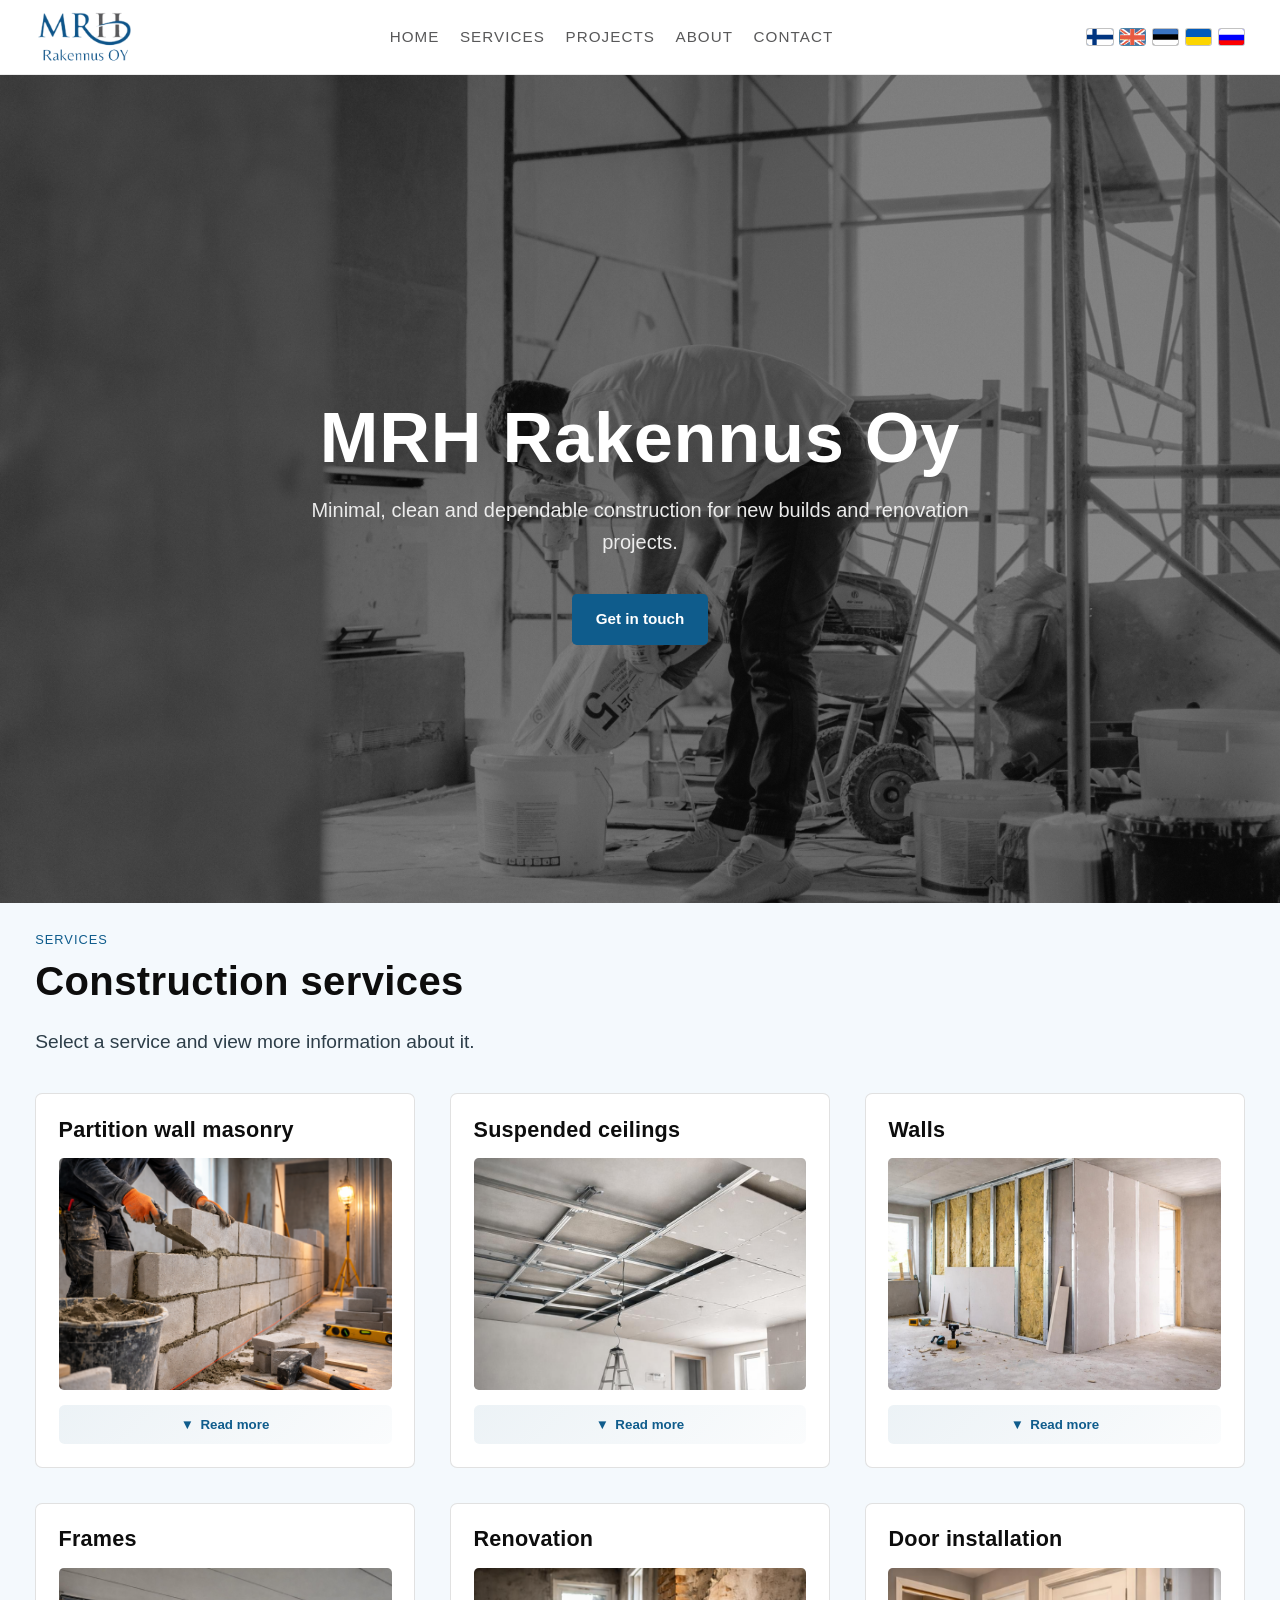
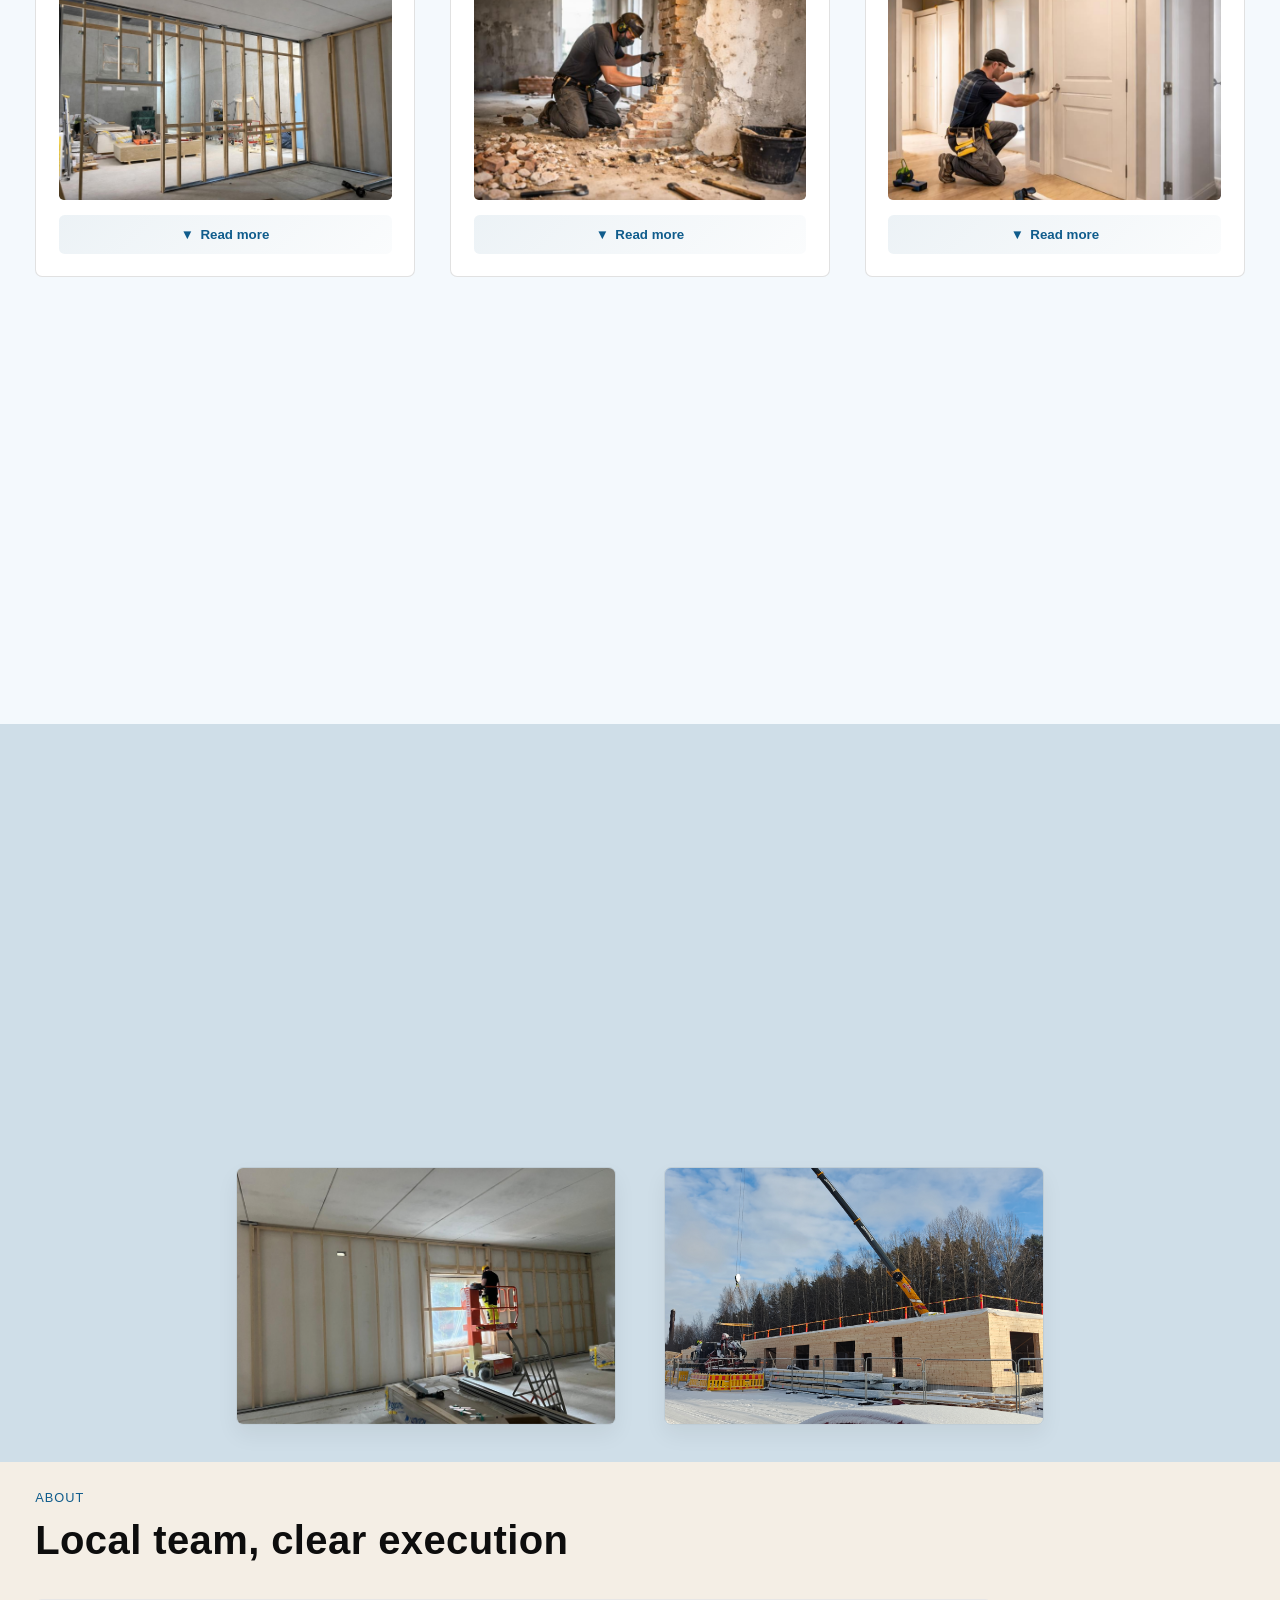
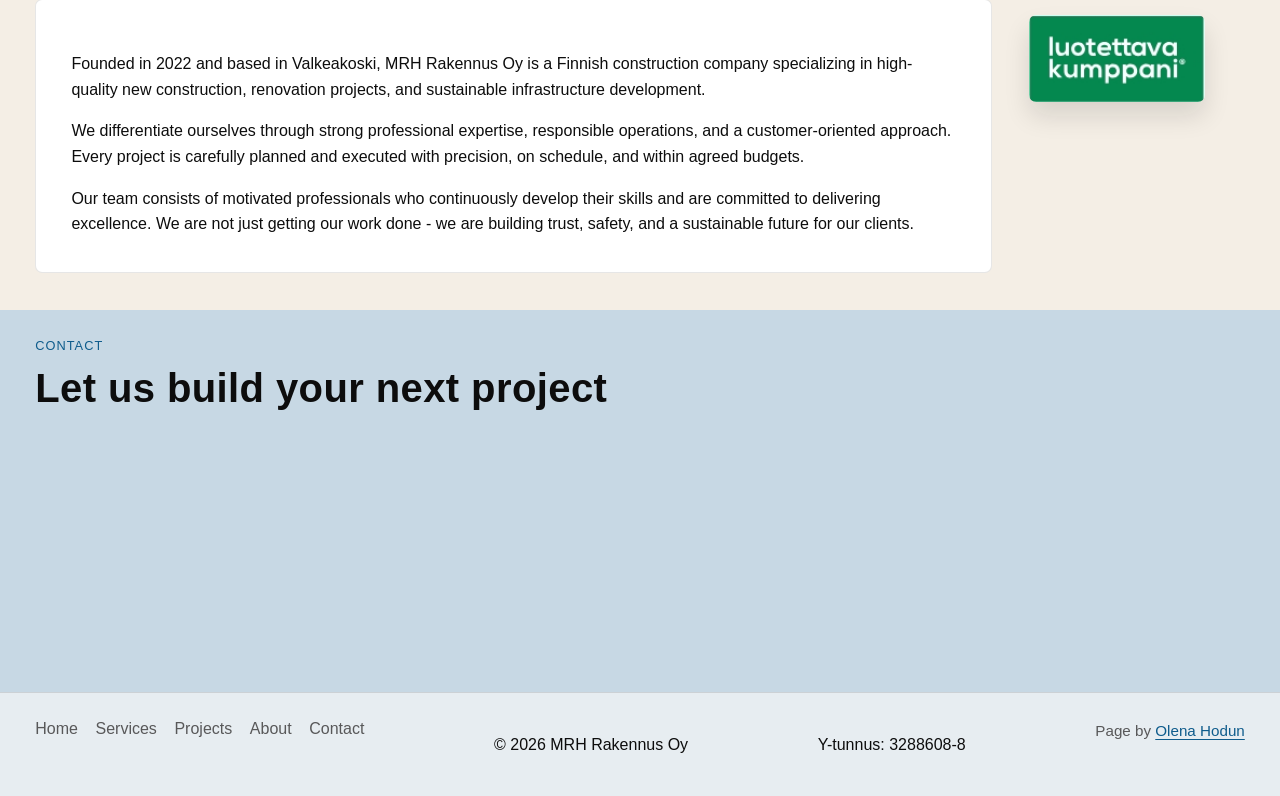
==== commit 8f2671a1: "Picture substitution" ====
--- a/project-root/en/index.html
+++ b/project-root/en/index.html
@@ -1,4 +1,4 @@
-<!doctype html>
+﻿<!doctype html>
 <html lang="en">
 <head>
   <meta charset="UTF-8">
@@ -54,13 +54,13 @@
           <p>Select a service and view more information about it.</p>
         </div>
         <div class="services-grid">
-<article class="service-card" data-service-card data-reveal><div class="service-head"><h3 class="service-title">Partition wall masonry</h3><div class="service-thumb"><img src="../../Assets/Images/Services/Väliseinä muuraus.jpg" alt="Partition wall masonry"></div><button class="service-toggle" type="button" aria-expanded="false" aria-controls="service-en-1"><span class="arrow" aria-hidden="true">▼</span><span data-toggle-label>Read more</span></button></div><div class="service-content" id="service-en-1" aria-hidden="true"><div class="service-content-inner"><p>We build new partition walls, for example from brick or blocks, to divide spaces. The work includes measurement, masonry, and surface finishing.</p></div></div></article>
-<article class="service-card" data-service-card data-reveal><div class="service-head"><h3 class="service-title">Suspended ceilings</h3><div class="service-thumb"><img src="../../Assets/Images/Services/Alakatot.jpg" alt="Suspended ceilings"></div><button class="service-toggle" type="button" aria-expanded="false" aria-controls="service-en-2"><span class="arrow" aria-hidden="true">▼</span><span data-toggle-label>Read more</span></button></div><div class="service-content" id="service-en-2" aria-hidden="true"><div class="service-content-inner"><p>We install suspended ceiling systems (e.g., plasterboard or tile grid) to create a clean finish and hide wiring or pipes.</p></div></div></article>
-<article class="service-card" data-service-card data-reveal><div class="service-head"><h3 class="service-title">Walls</h3><div class="service-thumb"><img src="../../Assets/Images/Services/Seinät.jpg" alt="Walls"></div><button class="service-toggle" type="button" aria-expanded="false" aria-controls="service-en-3"><span class="arrow" aria-hidden="true">▼</span><span data-toggle-label>Read more</span></button></div><div class="service-content" id="service-en-3" aria-hidden="true"><div class="service-content-inner"><p>Wall construction and boarding (e.g., plasterboard), leveling, and preparation for painting or other surface finishes.</p></div></div></article>
-<article class="service-card" data-service-card data-reveal><div class="service-head"><h3 class="service-title">Frames</h3><div class="service-thumb"><img src="../../Assets/Images/Services/Rungot.jpg" alt="Frames"></div><button class="service-toggle" type="button" aria-expanded="false" aria-controls="service-en-4"><span class="arrow" aria-hidden="true">▼</span><span data-toggle-label>Read more</span></button></div><div class="service-content" id="service-en-4" aria-hidden="true"><div class="service-content-inner"><p>Construction of supporting frame structures (wood or metal) for buildings or walls, onto which boards and other materials are installed.</p></div></div></article>
-<article class="service-card" data-service-card data-reveal><div class="service-head"><h3 class="service-title">Renovation</h3><div class="service-thumb"><img src="../../Assets/Images/Services/Saneeraus.jpg" alt="Renovation"></div><button class="service-toggle" type="button" aria-expanded="false" aria-controls="service-en-5"><span class="arrow" aria-hidden="true">▼</span><span data-toggle-label>Read more</span></button></div><div class="service-content" id="service-en-5" aria-hidden="true"><div class="service-content-inner"><p>Repairing or renewing existing spaces. Can include demolition, repairs, and installation of new structures.</p></div></div></article>
-<article class="service-card" data-service-card data-reveal><div class="service-head"><h3 class="service-title">Door installation</h3><div class="service-thumb"><img src="../../Assets/Images/Services/Ovien asennus.jpg" alt="Door installation"></div><button class="service-toggle" type="button" aria-expanded="false" aria-controls="service-en-6"><span class="arrow" aria-hidden="true">▼</span><span data-toggle-label>Read more</span></button></div><div class="service-content" id="service-en-6" aria-hidden="true"><div class="service-content-inner"><p>Installation of a new door and frame, adjustment, and verification that the door operates properly and closes tightly.</p></div></div></article>
-<article class="service-card" data-service-card data-reveal><div class="service-head"><h3 class="service-title">Window installation</h3><div class="service-thumb"><img src="../../Assets/Images/Services/Ikkunoiden asennus.jpg" alt="Window installation"></div><button class="service-toggle" type="button" aria-expanded="false" aria-controls="service-en-7"><span class="arrow" aria-hidden="true">▼</span><span data-toggle-label>Read more</span></button></div><div class="service-content" id="service-en-7" aria-hidden="true"><div class="service-content-inner"><p>Replacement of old windows or installation of new ones, sealing and finishing to ensure insulation and proper operation.</p></div></div></article>
+<article class="service-card" data-service-card data-reveal><div class="service-head"><h3 class="service-title">Partition wall masonry</h3><div class="service-thumb"><img src="../../Assets/Images/Services/Muuraus.png" alt="Partition wall masonry"></div><button class="service-toggle" type="button" aria-expanded="false" aria-controls="service-en-1"><span class="arrow" aria-hidden="true">▼</span><span data-toggle-label>Read more</span></button></div><div class="service-content" id="service-en-1" aria-hidden="true"><div class="service-content-inner"><p>We build new partition walls, for example from brick or blocks, to divide spaces. The work includes measurement, masonry, and surface finishing.</p></div></div></article>
+<article class="service-card" data-service-card data-reveal><div class="service-head"><h3 class="service-title">Suspended ceilings</h3><div class="service-thumb"><img src="../../Assets/Images/Services/Alakatot.png" alt="Suspended ceilings"></div><button class="service-toggle" type="button" aria-expanded="false" aria-controls="service-en-2"><span class="arrow" aria-hidden="true">▼</span><span data-toggle-label>Read more</span></button></div><div class="service-content" id="service-en-2" aria-hidden="true"><div class="service-content-inner"><p>We install suspended ceiling systems (e.g., plasterboard or tile grid) to create a clean finish and hide wiring or pipes.</p></div></div></article>
+<article class="service-card" data-service-card data-reveal><div class="service-head"><h3 class="service-title">Walls</h3><div class="service-thumb"><img src="../../Assets/Images/Services/Seinät.png" alt="Walls"></div><button class="service-toggle" type="button" aria-expanded="false" aria-controls="service-en-3"><span class="arrow" aria-hidden="true">▼</span><span data-toggle-label>Read more</span></button></div><div class="service-content" id="service-en-3" aria-hidden="true"><div class="service-content-inner"><p>Wall construction and boarding (e.g., plasterboard), leveling, and preparation for painting or other surface finishes.</p></div></div></article>
+<article class="service-card" data-service-card data-reveal><div class="service-head"><h3 class="service-title">Frames</h3><div class="service-thumb"><img src="../../Assets/Images/Services/Runko.jpeg" alt="Frames"></div><button class="service-toggle" type="button" aria-expanded="false" aria-controls="service-en-4"><span class="arrow" aria-hidden="true">▼</span><span data-toggle-label>Read more</span></button></div><div class="service-content" id="service-en-4" aria-hidden="true"><div class="service-content-inner"><p>Construction of supporting frame structures (wood or metal) for buildings or walls, onto which boards and other materials are installed.</p></div></div></article>
+<article class="service-card" data-service-card data-reveal><div class="service-head"><h3 class="service-title">Renovation</h3><div class="service-thumb"><img src="../../Assets/Images/Services/Saneeraus.png" alt="Renovation"></div><button class="service-toggle" type="button" aria-expanded="false" aria-controls="service-en-5"><span class="arrow" aria-hidden="true">▼</span><span data-toggle-label>Read more</span></button></div><div class="service-content" id="service-en-5" aria-hidden="true"><div class="service-content-inner"><p>Repairing or renewing existing spaces. Can include demolition, repairs, and installation of new structures.</p></div></div></article>
+<article class="service-card" data-service-card data-reveal><div class="service-head"><h3 class="service-title">Door installation</h3><div class="service-thumb"><img src="../../Assets/Images/Services/Ovien asennus.png" alt="Door installation"></div><button class="service-toggle" type="button" aria-expanded="false" aria-controls="service-en-6"><span class="arrow" aria-hidden="true">▼</span><span data-toggle-label>Read more</span></button></div><div class="service-content" id="service-en-6" aria-hidden="true"><div class="service-content-inner"><p>Installation of a new door and frame, adjustment, and verification that the door operates properly and closes tightly.</p></div></div></article>
+<article class="service-card" data-service-card data-reveal><div class="service-head"><h3 class="service-title">Window installation</h3><div class="service-thumb"><img src="../../Assets/Images/Services/Ikkunoiden asennus.png" alt="Window installation"></div><button class="service-toggle" type="button" aria-expanded="false" aria-controls="service-en-7"><span class="arrow" aria-hidden="true">▼</span><span data-toggle-label>Read more</span></button></div><div class="service-content" id="service-en-7" aria-hidden="true"><div class="service-content-inner"><p>Replacement of old windows or installation of new ones, sealing and finishing to ensure insulation and proper operation.</p></div></div></article>
         </div>
       </div>
     </section>
@@ -136,3 +136,4 @@
 </body>
 </html>
 
+
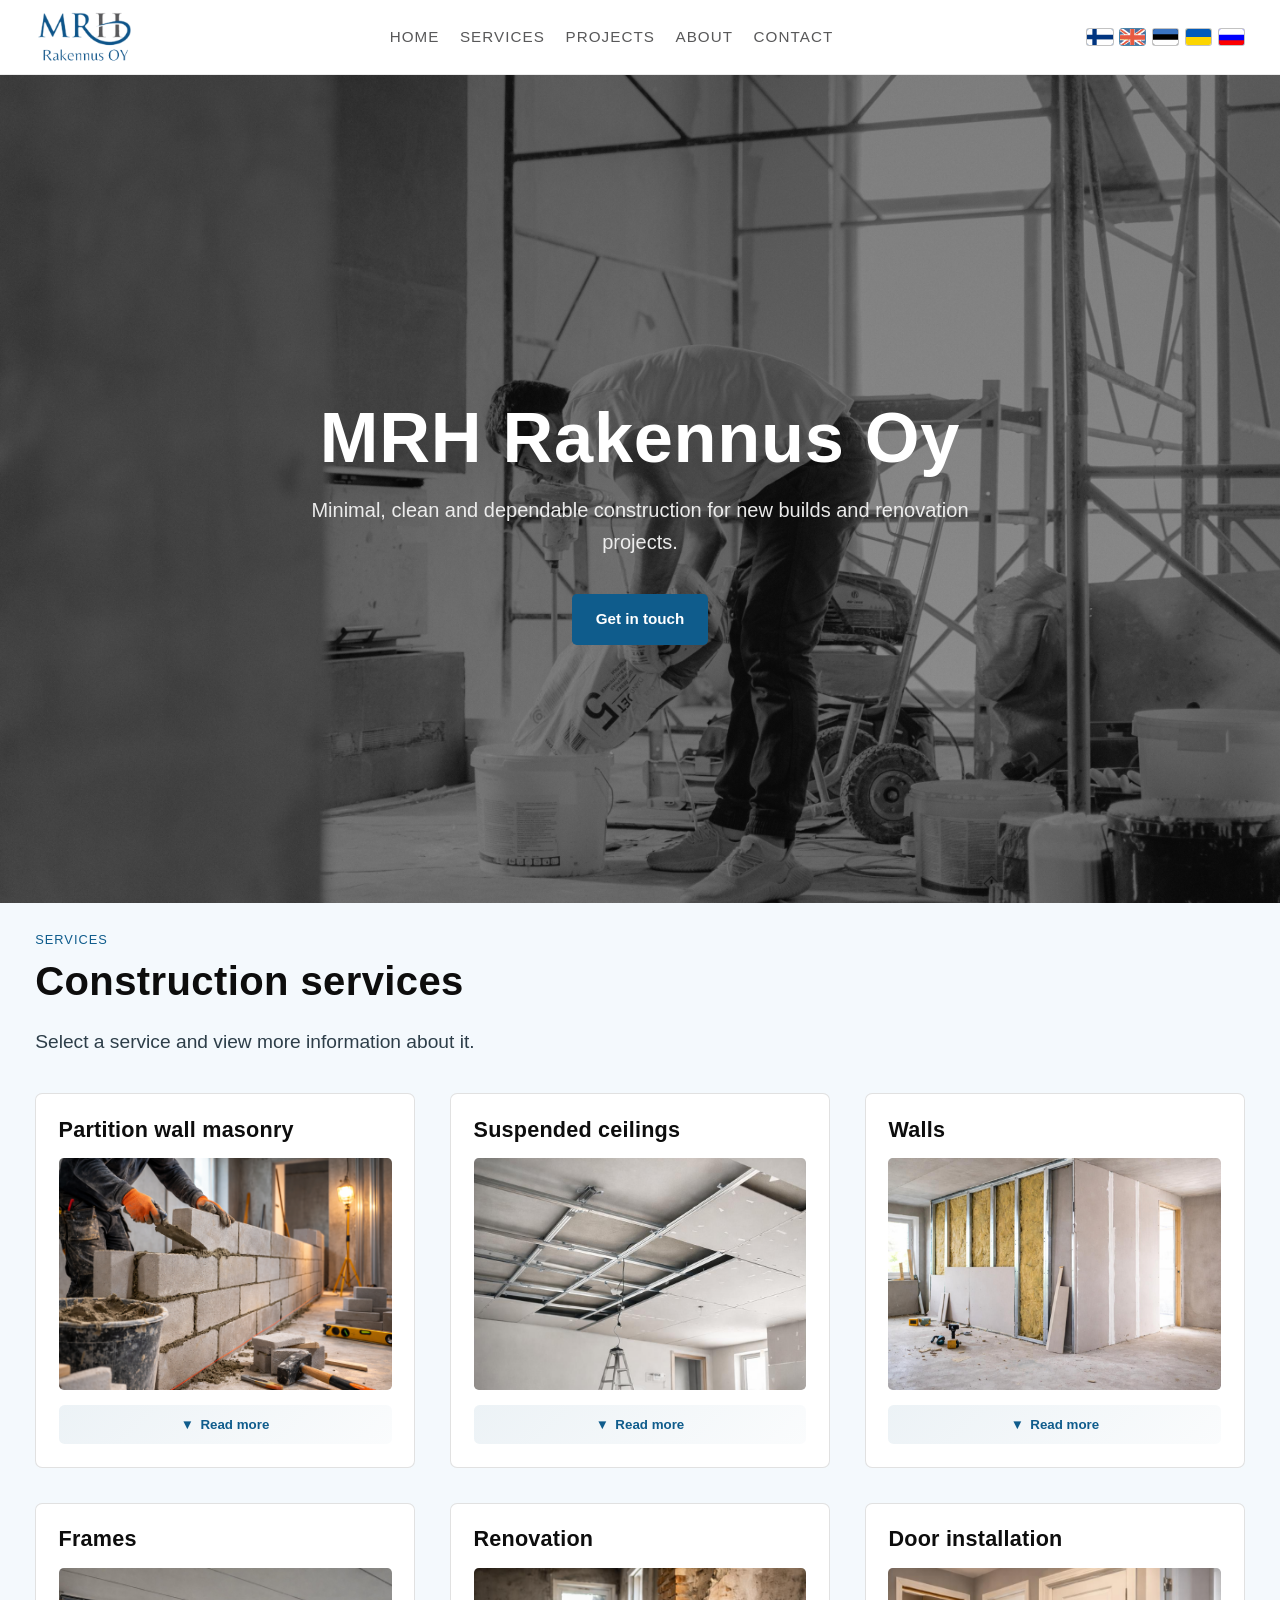
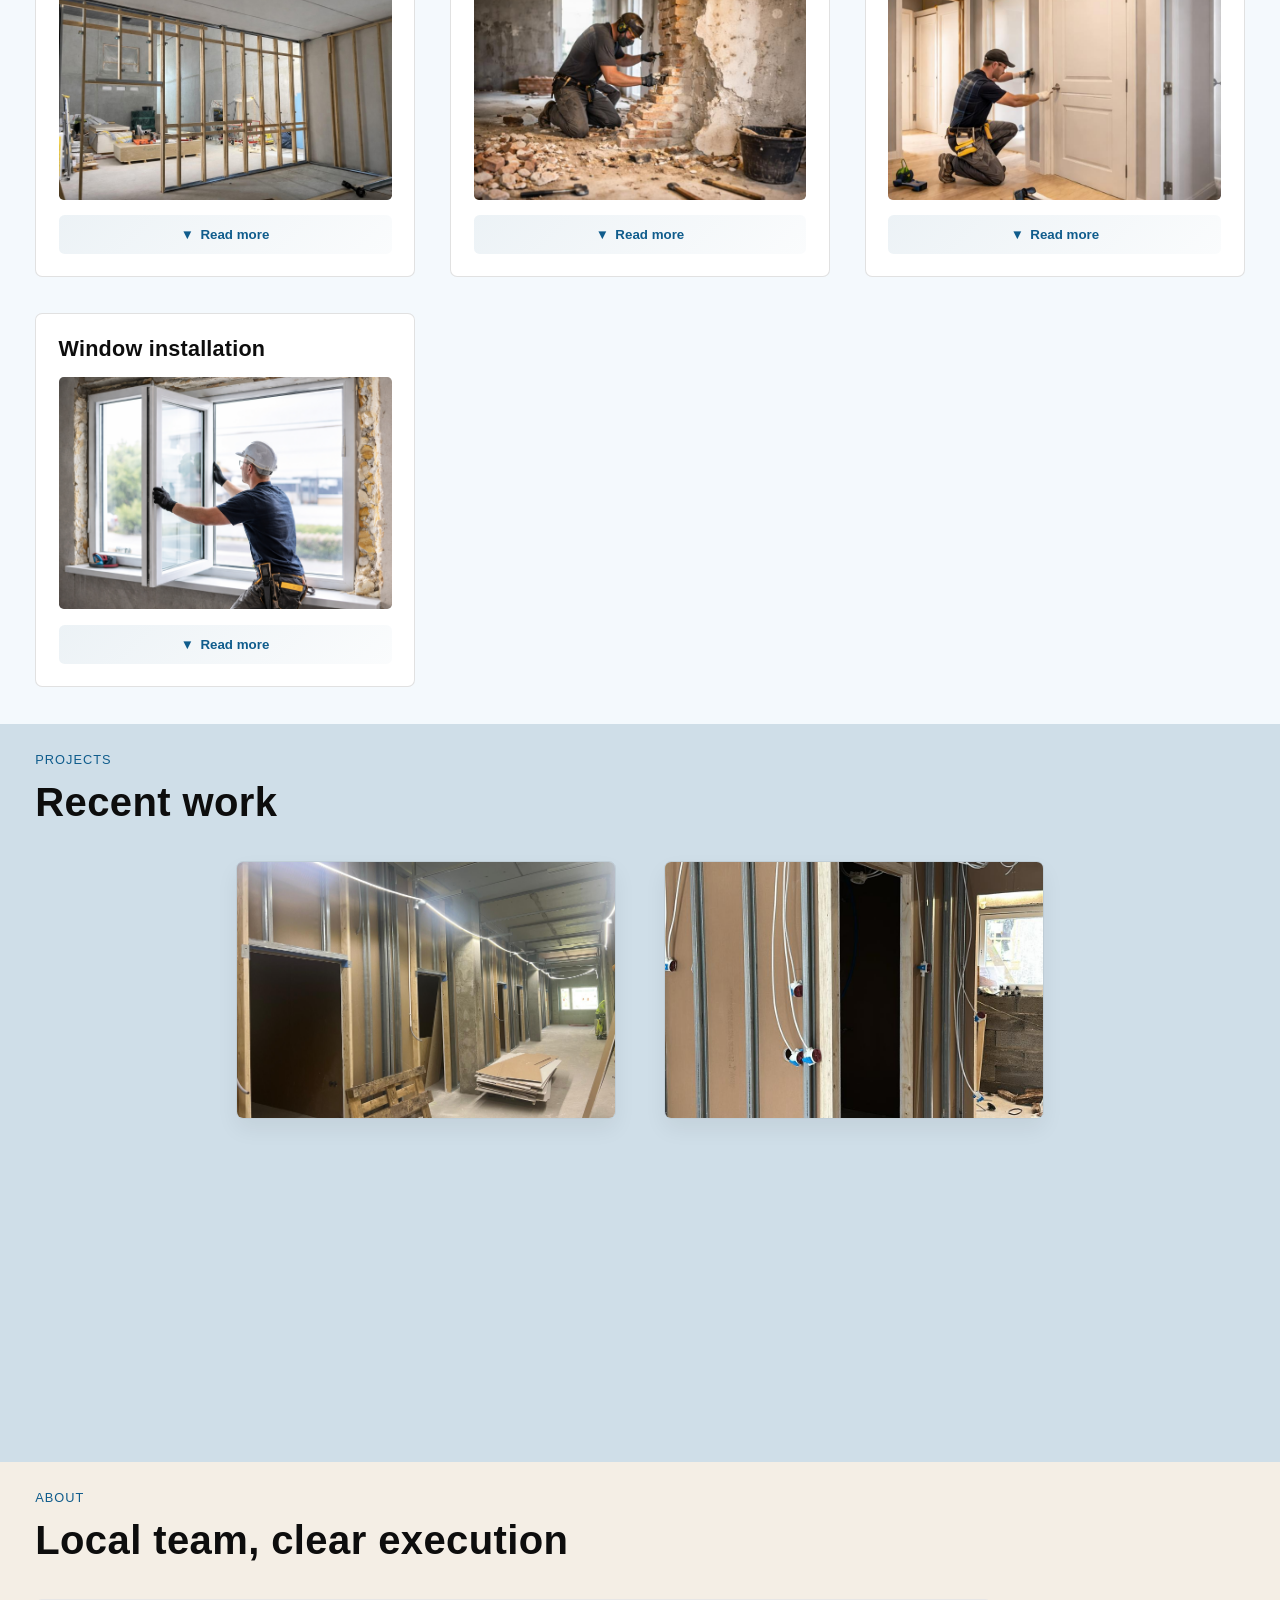
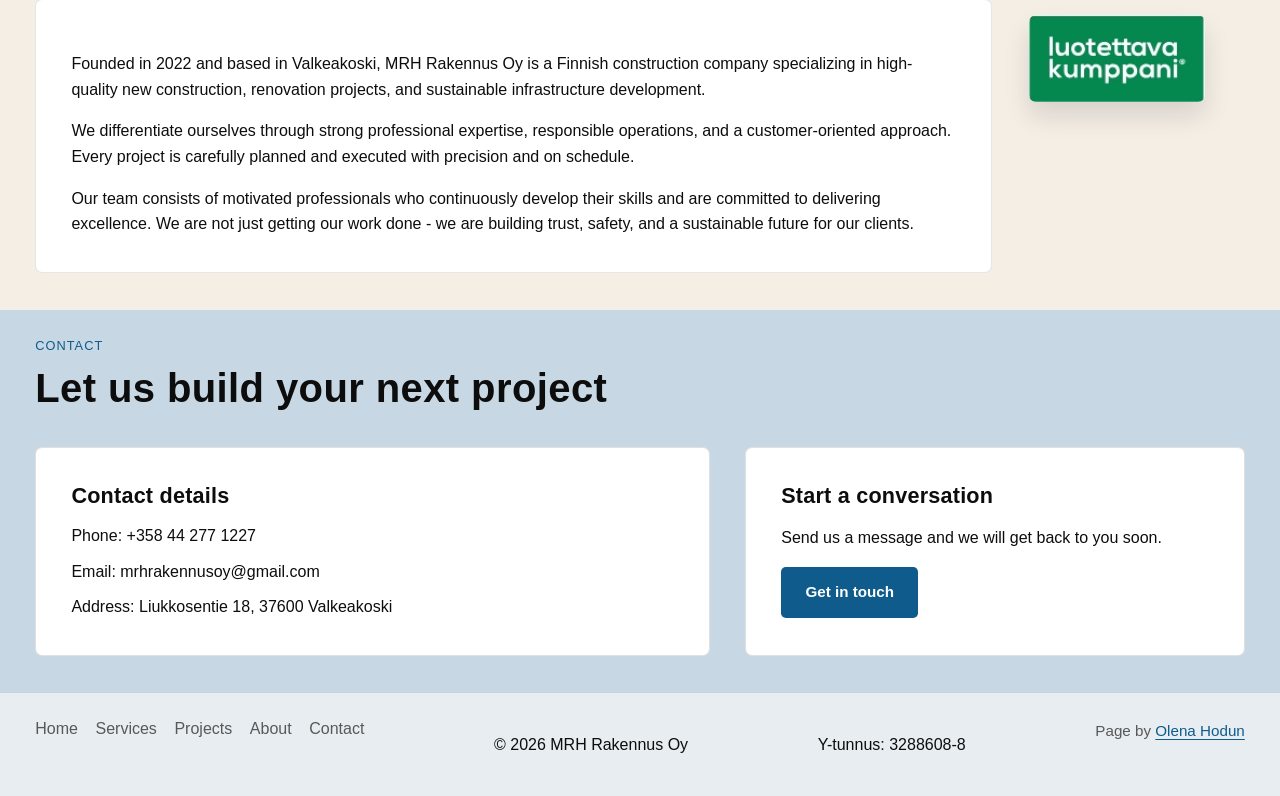
==== commit 8acffe1f: "Trial commit with an actual data for execution" ====
--- a/project-root/en/index.html
+++ b/project-root/en/index.html
@@ -110,7 +110,7 @@
           high-quality new construction, renovation projects, and sustainable infrastructure 
           development.</p><p>We differentiate ourselves through strong professional expertise, 
             responsible operations, and a customer-oriented approach. Every project is carefully 
-            planned and executed with precision, on schedule, and within agreed budgets.</p><p>Our team consists of motivated professionals who continuously develop their skills and are committed to delivering excellence. We are not just getting our work done - we are building trust, safety, and a sustainable future for our clients.</p></article><figure class="about-image"><img src="../../Assets/LUOTETTAVA KUMPPANI.jpeg" alt="Trusted partner certificate" loading="lazy" decoding="async"></figure></div>
+            planned and executed with precision and on schedule.</p><p>Our team consists of motivated professionals who continuously develop their skills and are committed to delivering excellence. We are not just getting our work done - we are building trust, safety, and a sustainable future for our clients.</p></article><figure class="about-image"><img src="../../Assets/LUOTETTAVA KUMPPANI.jpeg" alt="Trusted partner certificate" loading="lazy" decoding="async"></figure></div>
       </div>
     </section>
     <section id="contact">
--- a/css.css
+++ b/css.css
@@ -782,3 +782,189 @@
   }
   .reveal { opacity: 1; transform: none; }
 }
+
+/* ================= COOKIE CONSENT ================= */
+
+.cookie-consent {
+  position: fixed;
+  left: 0;
+  right: 0;
+  bottom: 0;
+  z-index: 110;
+  padding: 0.8rem;
+  opacity: 0;
+  transform: translateY(24px);
+  pointer-events: none;
+  transition: opacity 280ms ease, transform 320ms ease;
+}
+
+.cookie-consent.is-visible {
+  opacity: 1;
+  transform: translateY(0);
+  pointer-events: auto;
+}
+
+.cookie-consent-inner {
+  width: min(100%, 64rem);
+  margin: 0 auto;
+  background: rgba(255, 255, 255, 0.97);
+  backdrop-filter: blur(10px);
+  color: var(--c-dark);
+  border: 1px solid rgba(13, 13, 13, 0.08);
+  border-radius: 0.7rem;
+  box-shadow: 0 12px 26px rgba(13, 13, 13, 0.1);
+  padding: 1rem 1.1rem;
+}
+
+.cookie-title {
+  margin: 0;
+  font-size: 1.02rem;
+}
+
+.cookie-intro,
+.cookie-list-label,
+.cookie-list,
+.cookie-details-body,
+.cookie-details-policy-label,
+.cookie-details-policy {
+  margin: 0.55rem 0 0;
+  font-size: 0.93rem;
+  line-height: 1.5;
+}
+
+.cookie-list {
+  padding-left: 1.1rem;
+}
+
+.cookie-details-policy {
+  padding-left: 1.1rem;
+}
+
+.cookie-more-link {
+  margin-top: 0.65rem;
+  background: transparent;
+  border: none;
+  color: var(--c-accent);
+  text-decoration: underline;
+  text-underline-offset: 0.15rem;
+  cursor: pointer;
+  padding: 0;
+  font-size: 0.9rem;
+}
+
+.cookie-more-link:hover,
+.cookie-more-link:focus-visible {
+  color: var(--c-accent-2);
+}
+
+.cookie-details {
+  max-height: 0;
+  overflow: hidden;
+  transition: max-height 320ms ease;
+}
+
+.cookie-consent.is-details-open .cookie-details {
+  max-height: 24rem;
+}
+
+.cookie-details-card {
+  margin-top: 0.65rem;
+  padding: 0.8rem;
+  border-radius: 0.5rem;
+  border: 1px solid rgba(13, 13, 13, 0.12);
+  background: #fff;
+}
+
+.cookie-details-head {
+  display: flex;
+  justify-content: space-between;
+  gap: 0.6rem;
+  align-items: center;
+}
+
+.cookie-details-title {
+  margin: 0;
+  font-size: 0.95rem;
+}
+
+.cookie-details-close {
+  border: 1px solid rgba(13, 13, 13, 0.25);
+  background: transparent;
+  color: var(--c-dark);
+  border-radius: 999px;
+  padding: 0.25rem 0.55rem;
+  cursor: pointer;
+  font-size: 0.8rem;
+}
+
+.cookie-actions {
+  margin-top: 0.8rem;
+  display: flex;
+  flex-wrap: wrap;
+  gap: 0.55rem;
+}
+
+.cookie-btn {
+  border-radius: 0.4rem;
+  border: 1px solid transparent;
+  padding: 0.56rem 0.95rem;
+  font-size: 0.9rem;
+  font-weight: 600;
+  cursor: pointer;
+}
+
+.cookie-btn-accept {
+  background: var(--c-accent);
+  color: #fff;
+}
+
+.cookie-btn-accept:hover,
+.cookie-btn-accept:focus-visible {
+  background: var(--c-accent-2);
+}
+
+.cookie-btn-reject {
+  background: transparent;
+  color: var(--c-dark);
+  border-color: rgba(13, 13, 13, 0.32);
+}
+
+.cookie-btn-reject:hover,
+.cookie-btn-reject:focus-visible {
+  border-color: var(--c-accent);
+}
+
+.cookie-settings-btn {
+  border: 1px solid rgba(13, 13, 13, 0.2);
+  background: #fff;
+  color: var(--c-gray);
+  border-radius: 0.35rem;
+  padding: 0.46rem 0.8rem;
+  font-size: 0.86rem;
+  cursor: pointer;
+  transition: border-color 220ms ease, color 220ms ease;
+}
+
+.cookie-settings-btn:hover,
+.cookie-settings-btn:focus-visible {
+  border-color: var(--c-accent);
+  color: var(--c-accent);
+}
+
+@media (max-width: 767px) {
+  .cookie-consent {
+    padding: 0.55rem;
+  }
+
+  .cookie-consent-inner {
+    padding: 0.85rem 0.9rem;
+  }
+
+  .cookie-actions {
+    flex-direction: column;
+  }
+
+  .cookie-btn {
+    width: 100%;
+  }
+}
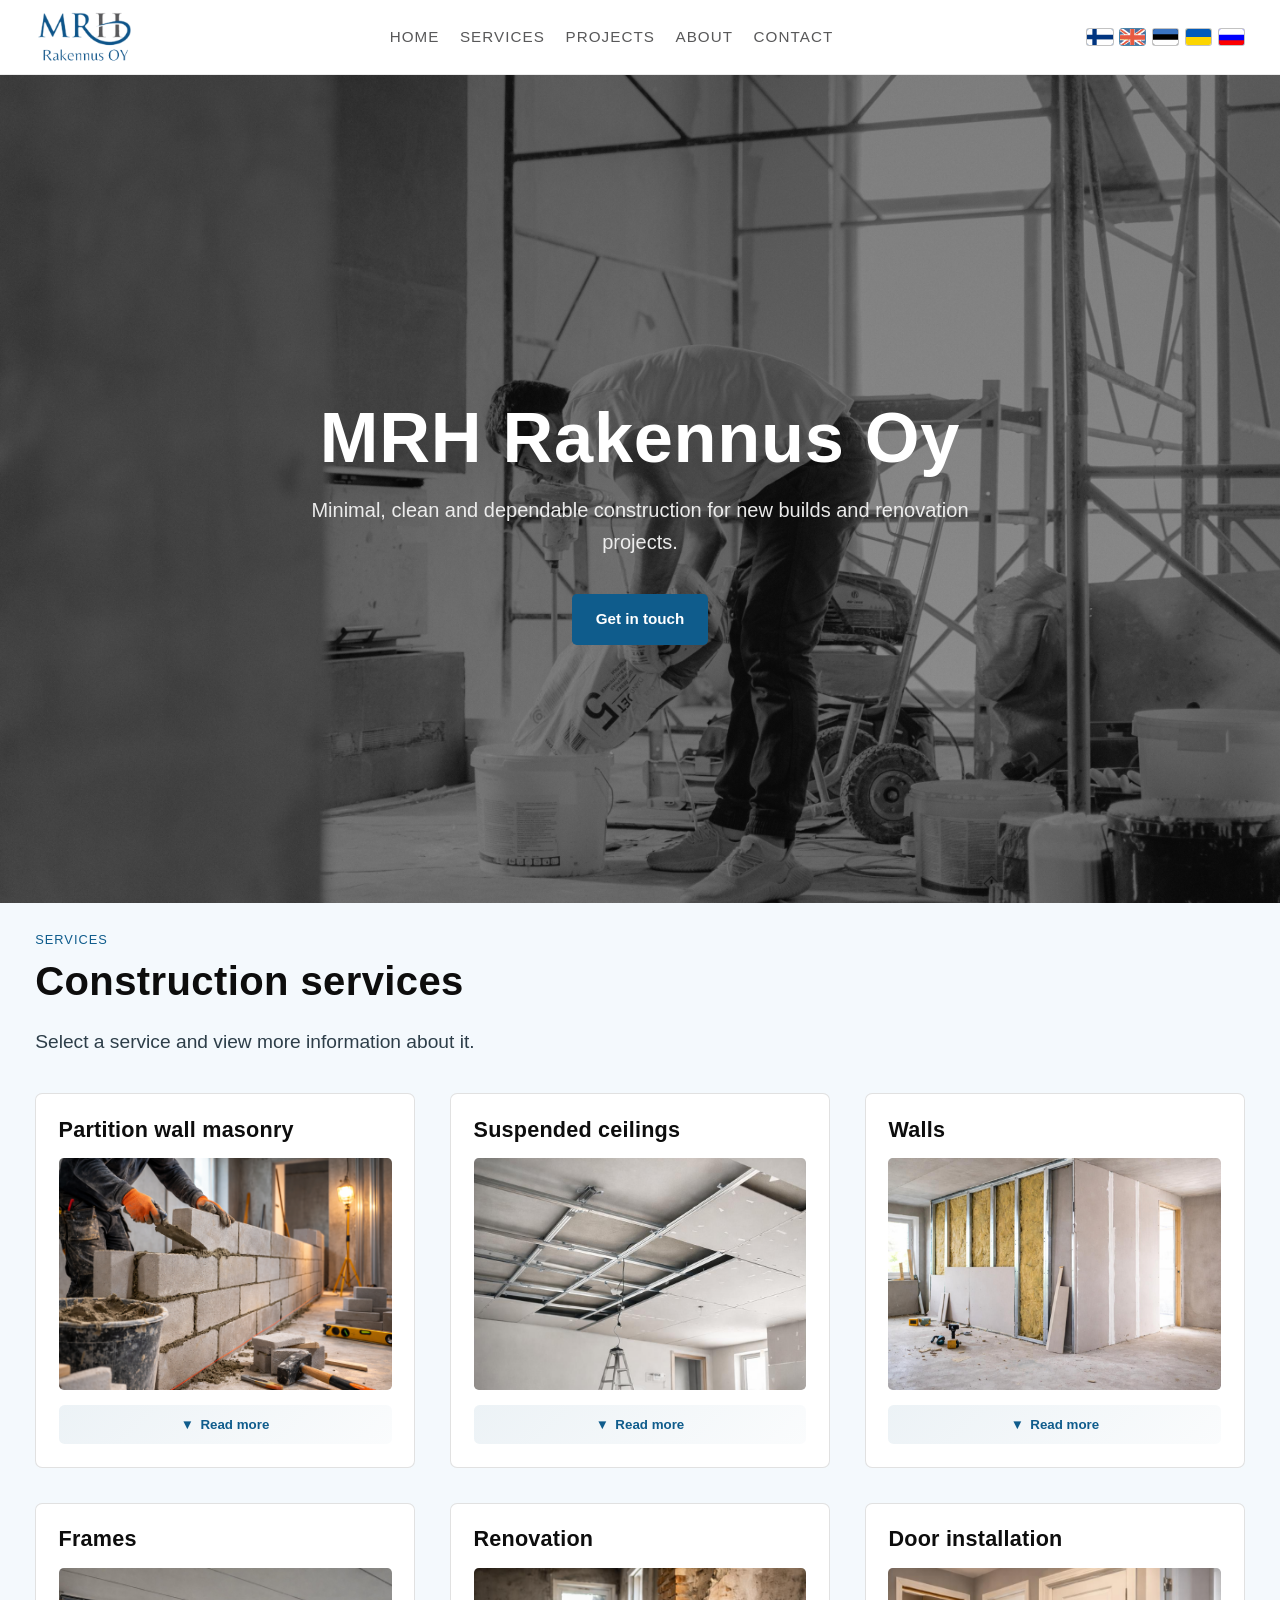
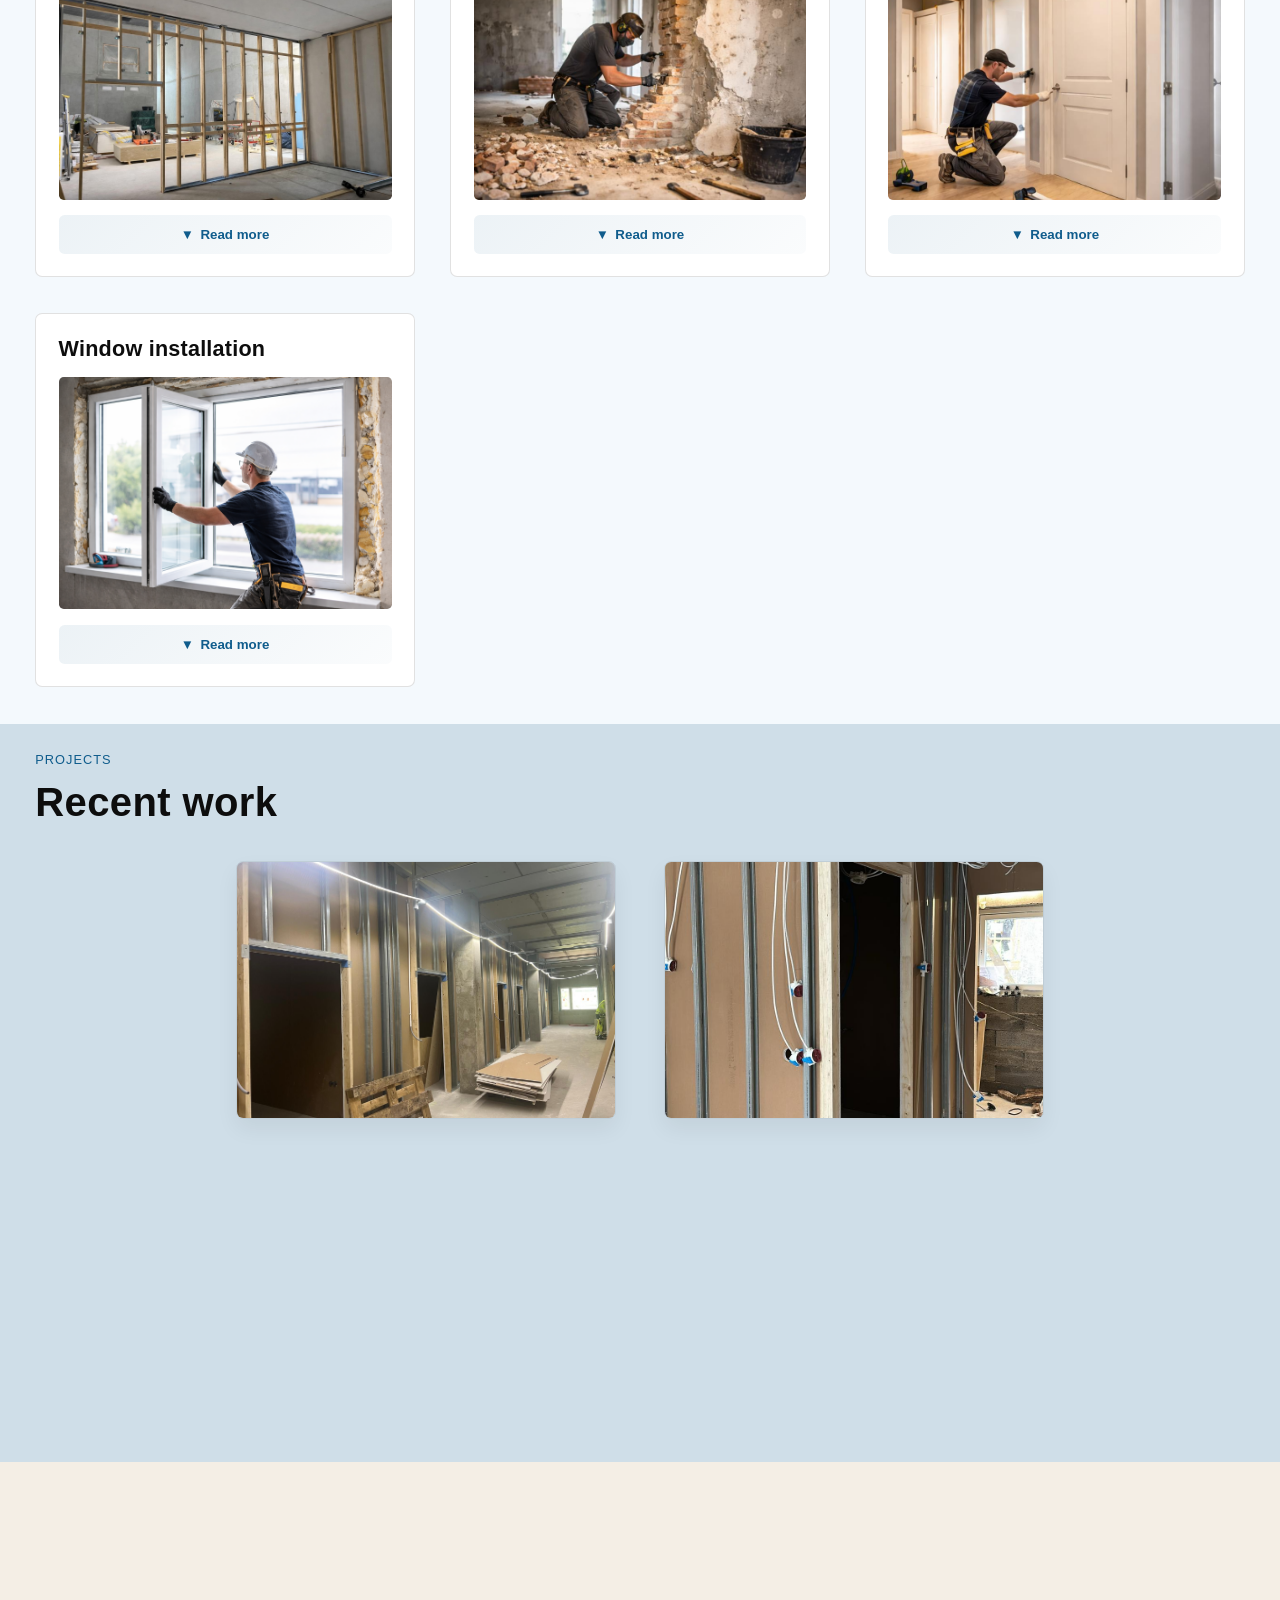
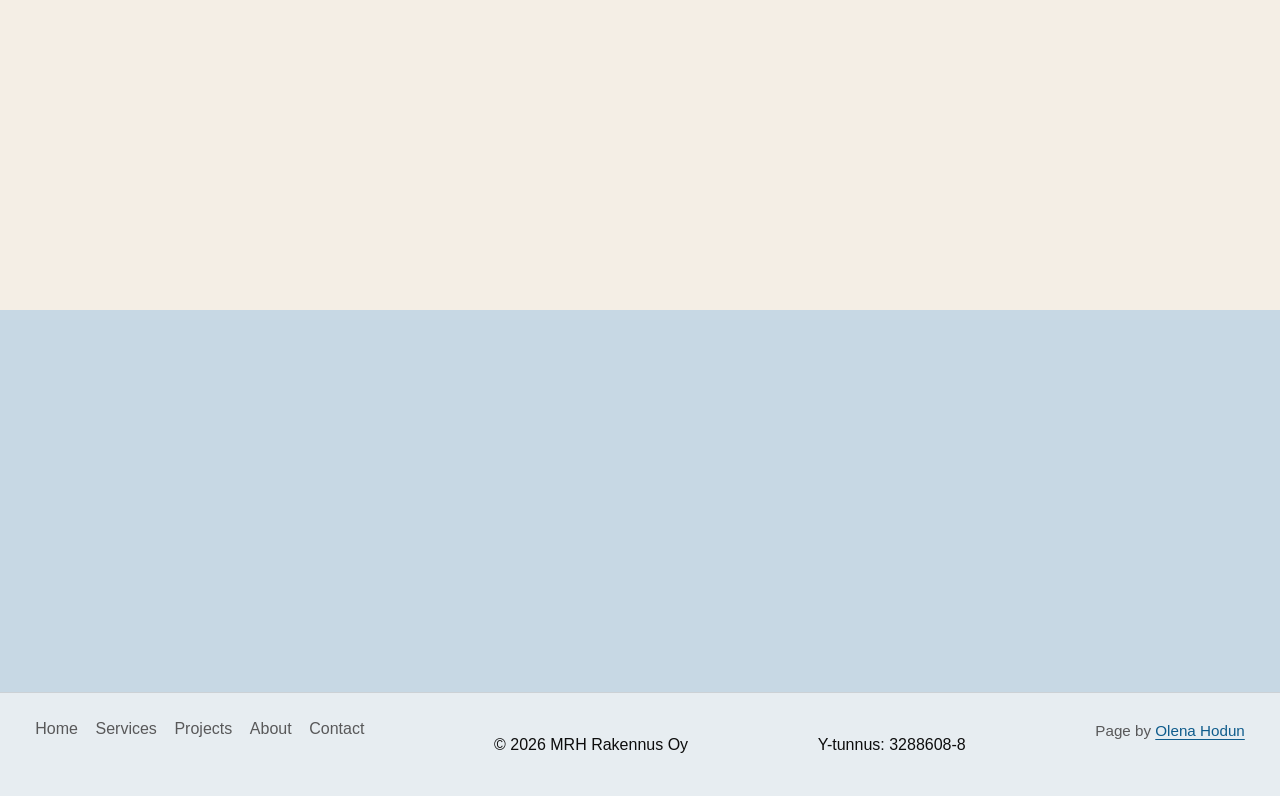
==== commit fdbba247: "Main page (finnish) was extracted to the root of the project" ====
--- a/project-root/en/index.html
+++ b/project-root/en/index.html
@@ -28,7 +28,7 @@
 
       <div class="header-tools">
         <nav class="lang-switch" aria-label="Language switcher">
-        <a class="lang-link" href="../fi/" aria-label="Suomi"><img src="../../Assets/Images/flags/fiflag.svg" alt=""></a>
+        <a class="lang-link" href="../../" aria-label="Suomi"><img src="../../Assets/Images/flags/fiflag.svg" alt=""></a>
         <a class="lang-link" href="../en/" aria-label="English (UK)" aria-current="page"><img src="../../Assets/Images/flags/enflag.svg" alt=""></a>
         <a class="lang-link" href="../et/" aria-label="Eesti"><img src="../../Assets/Images/flags/etflag.svg" alt=""></a>
         <a class="lang-link" href="../uk/" aria-label="Українська"><img src="../../Assets/Images/flags/ukflag.svg" alt=""></a>
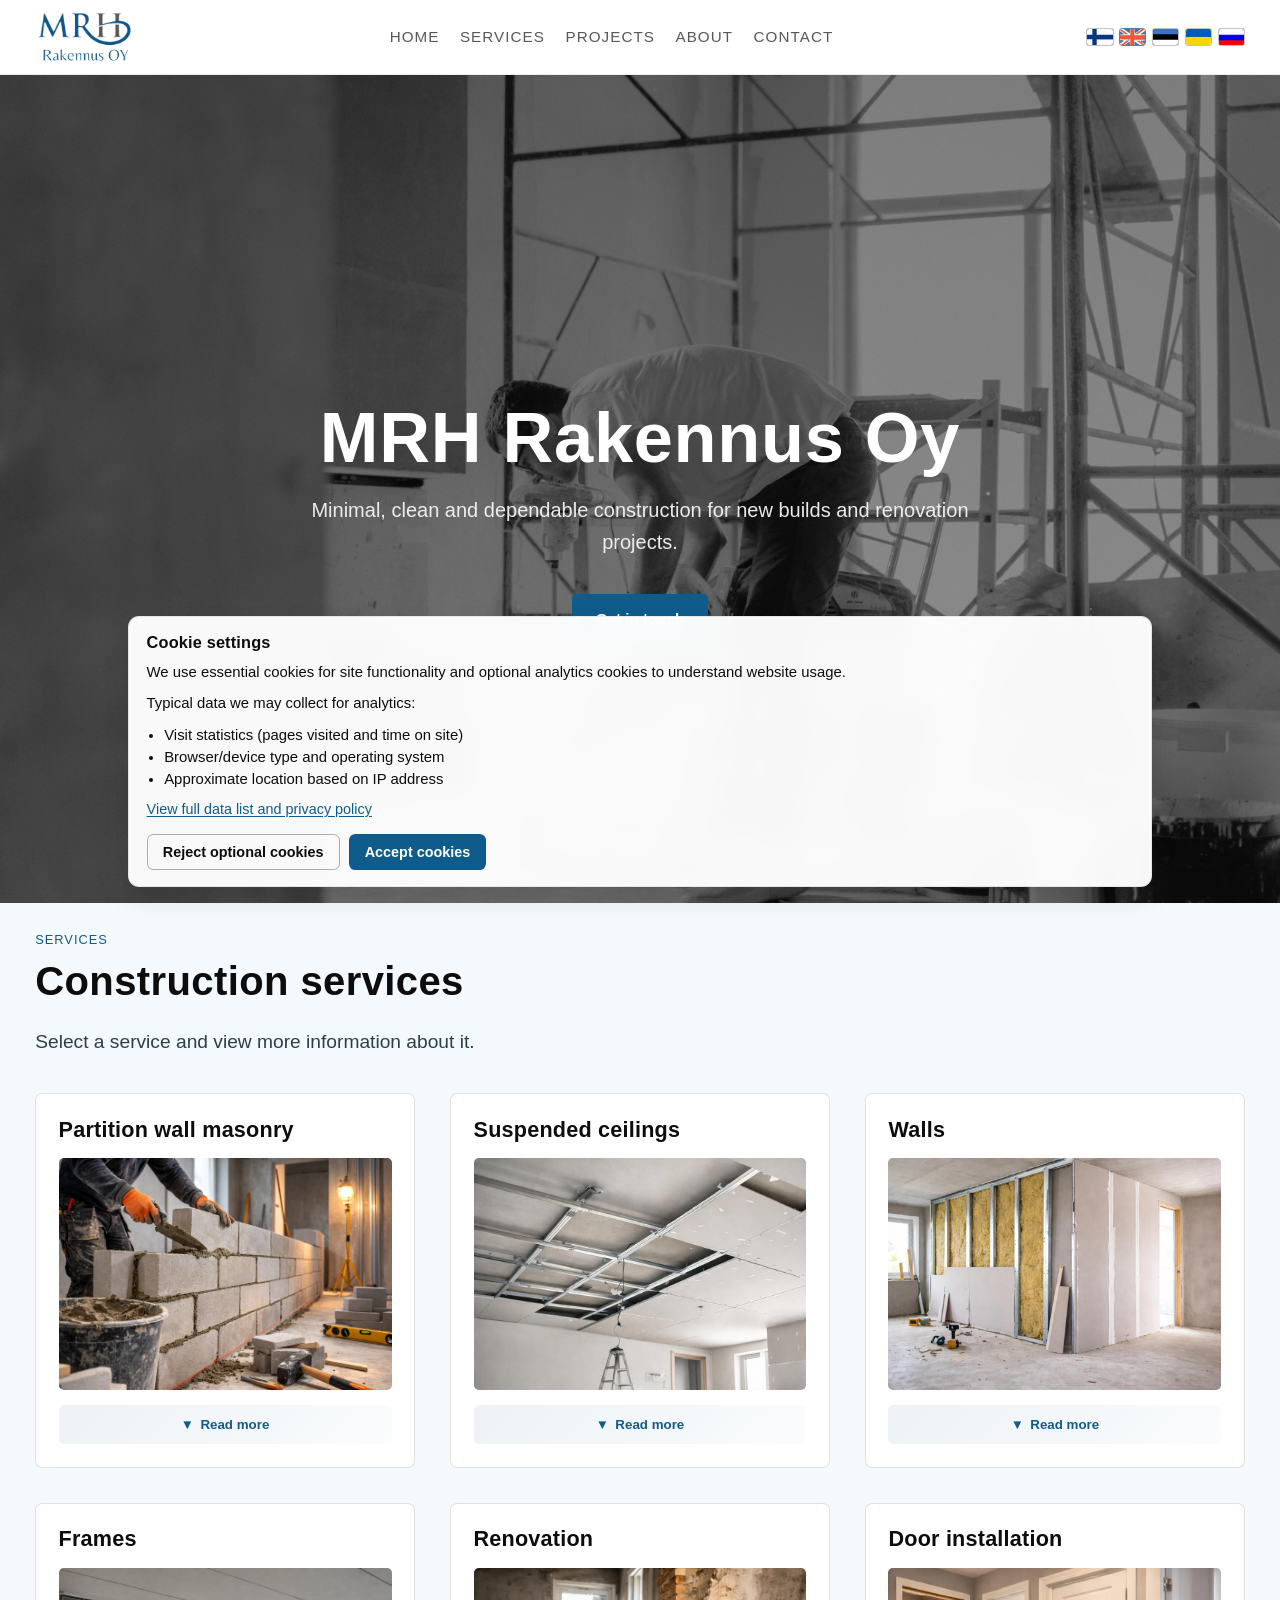
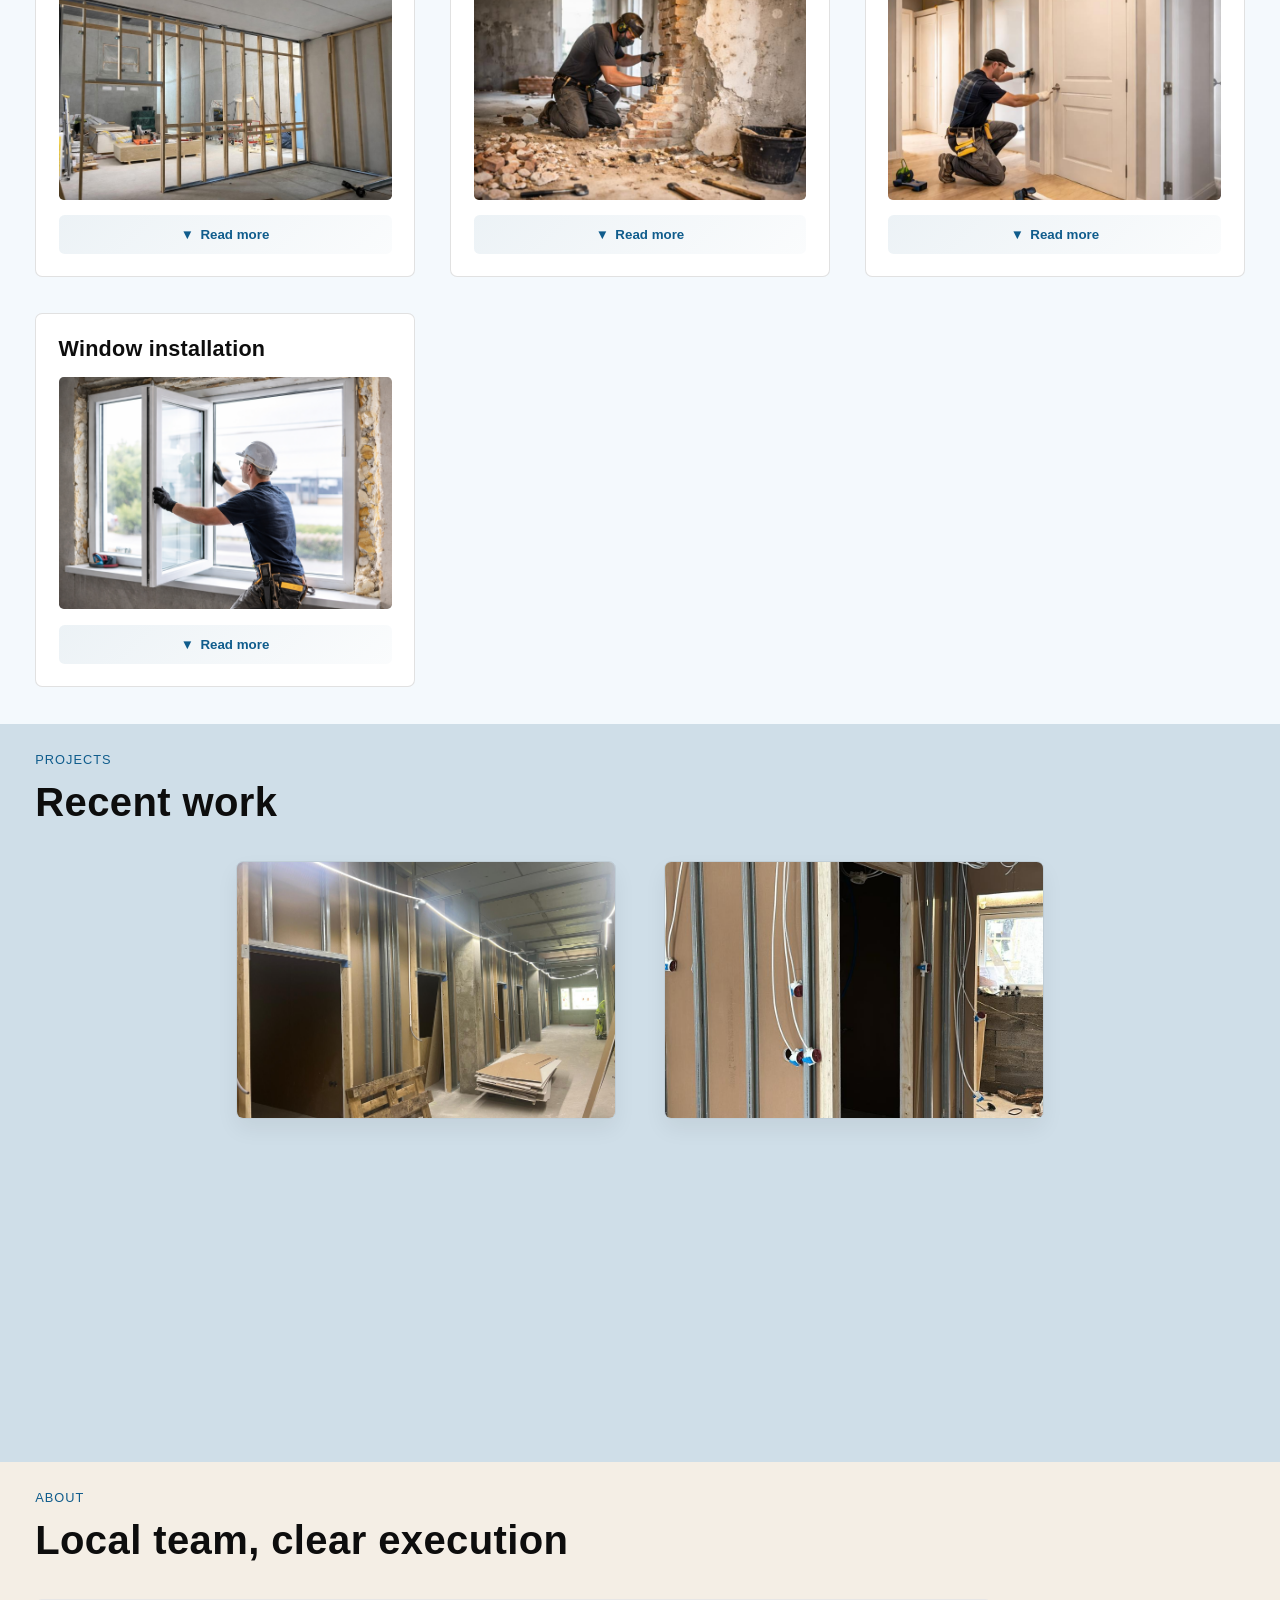
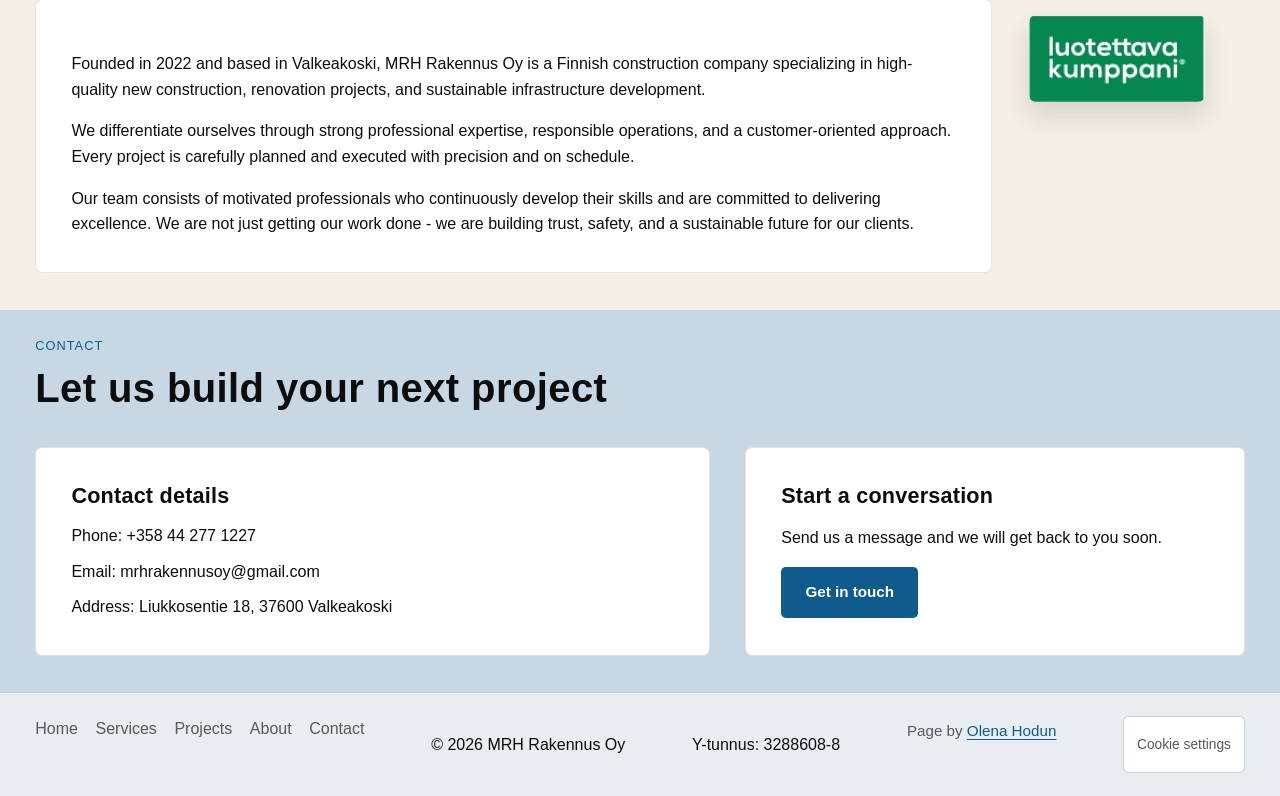
==== commit e17c7426: "Coolies banner + GA ID proper implementation" ====
--- a/project-root/en/index.html
+++ b/project-root/en/index.html
@@ -133,6 +133,7 @@
   <script src="../../js/ui.js" defer></script>
   <script src="../../js/animations.js" defer></script>
   <script src="../../js/lang.js" defer></script>
+  <script src="../../js/cookie-consent.js" defer></script>
 </body>
 </html>
 
--- a/css.css
+++ b/css.css
@@ -864,7 +864,9 @@
 }
 
 .cookie-consent.is-details-open .cookie-details {
-  max-height: 24rem;
+  max-height: min(32rem, 55vh);
+  overflow-y: auto;
+  overscroll-behavior: contain;
 }
 
 .cookie-details-card {
@@ -958,6 +960,8 @@
 
   .cookie-consent-inner {
     padding: 0.85rem 0.9rem;
+    max-height: calc(100vh - 1.1rem);
+    overflow-y: auto;
   }
 
   .cookie-actions {
@@ -967,4 +971,8 @@
   .cookie-btn {
     width: 100%;
   }
-}
+
+  .cookie-consent.is-details-open .cookie-details {
+    max-height: min(24rem, 45vh);
+  }
+}
